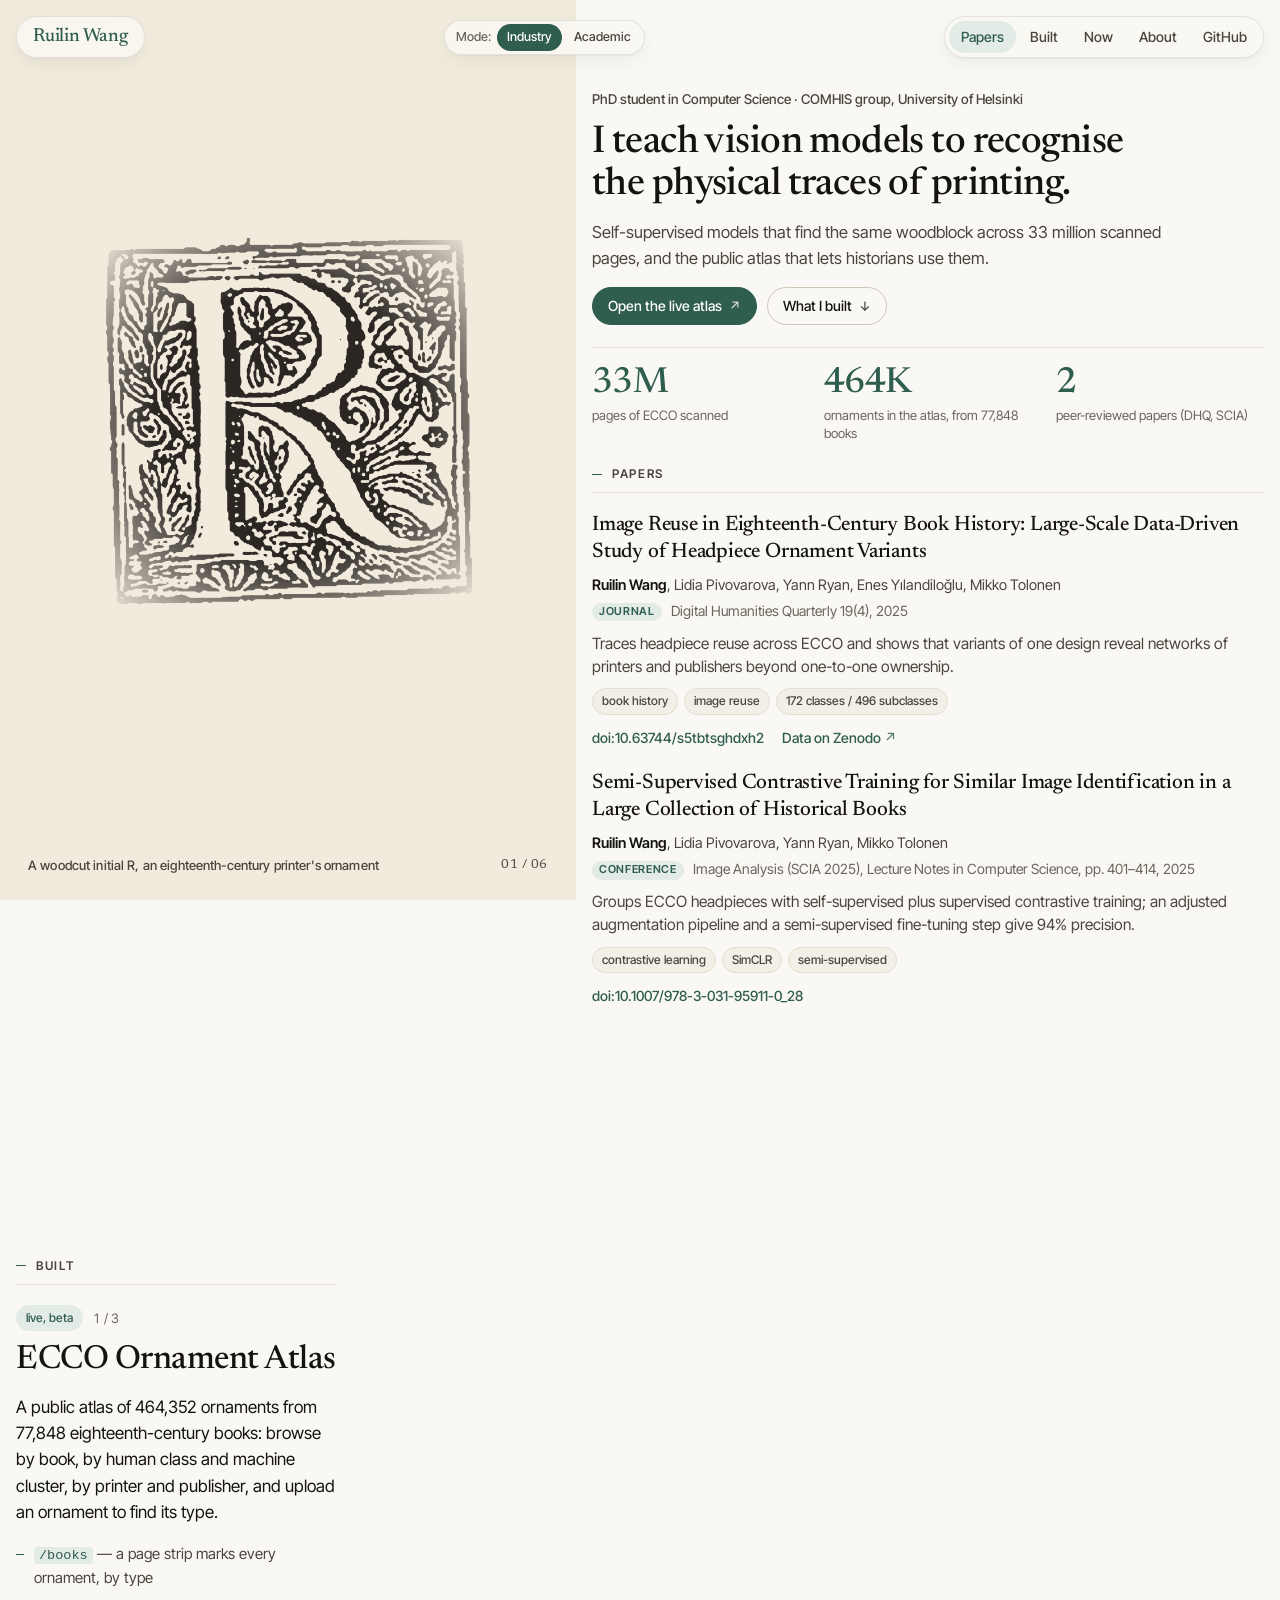
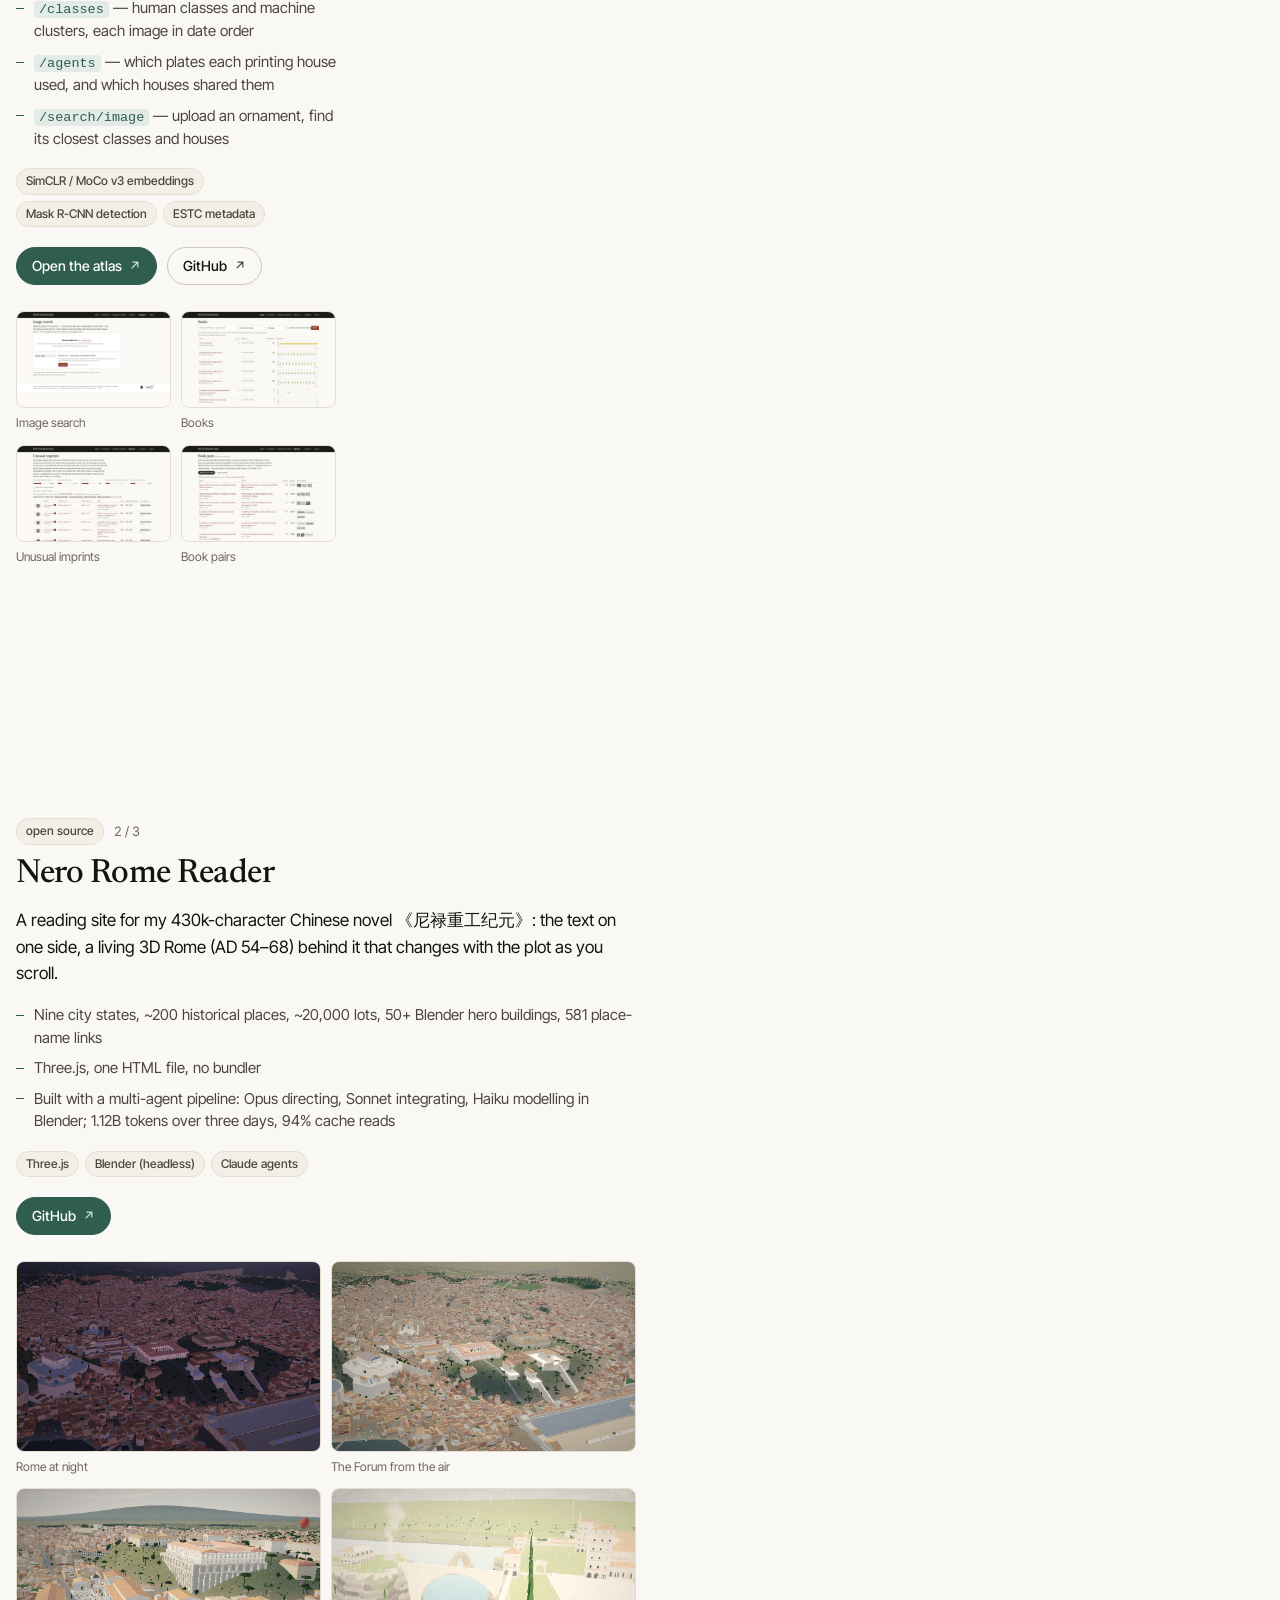
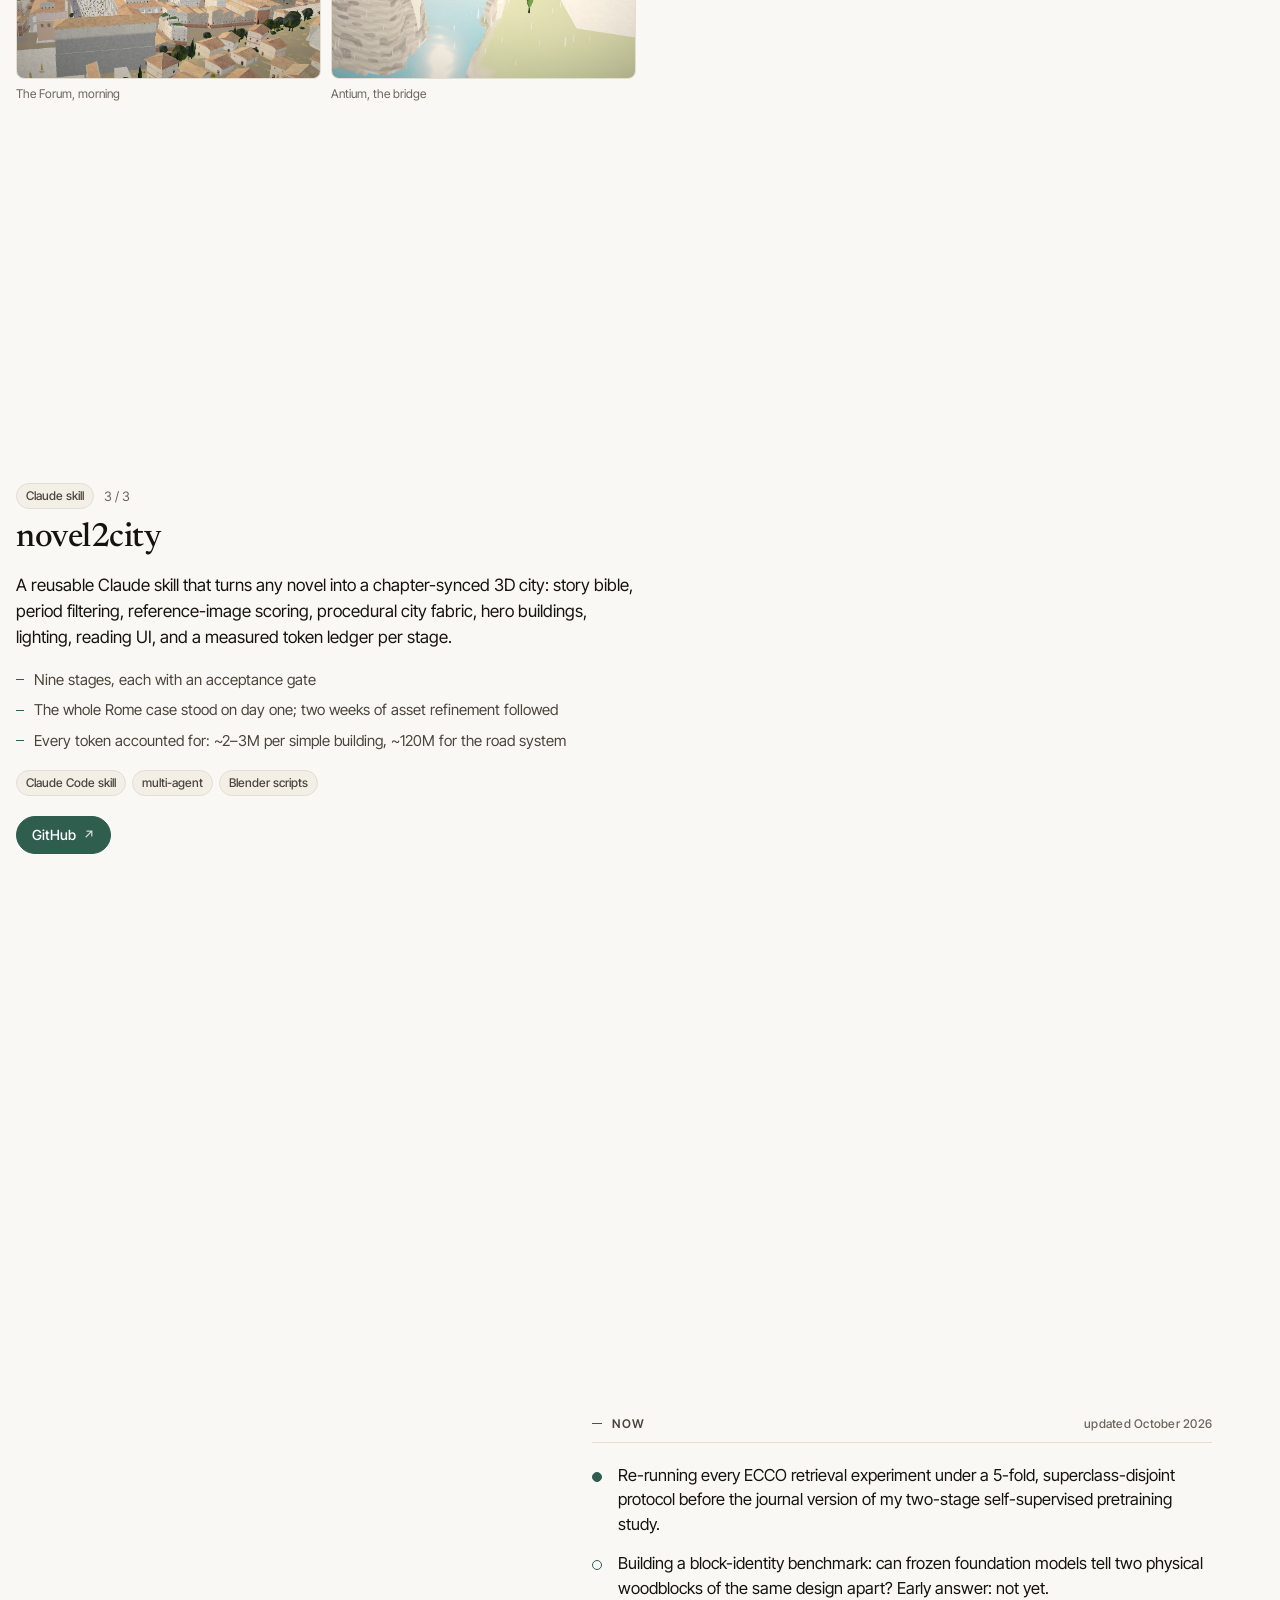
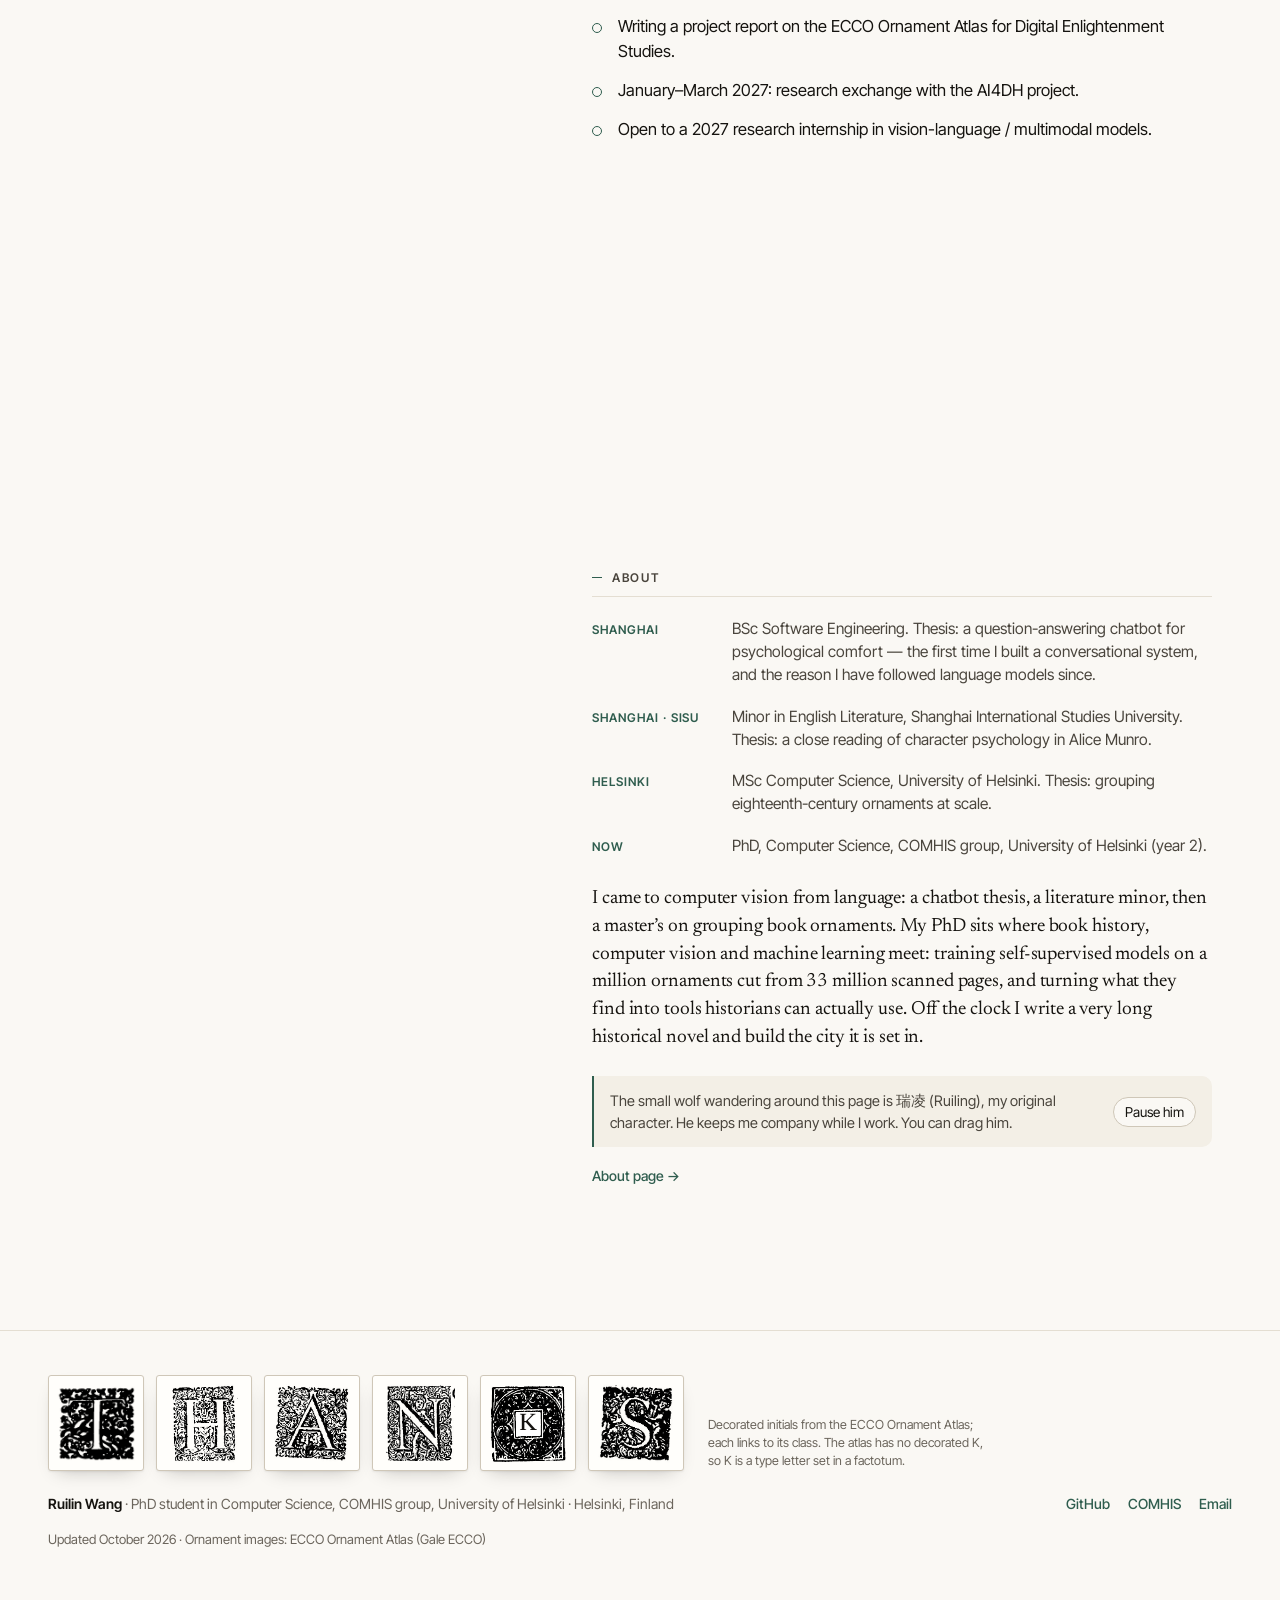
==== index.html @ 85fa56b8 "Personal academic homepage: industry and academic modes Co-Authored-By: Claude Fable 5.1 <noreply@an" ====
<!doctype html>
<html lang="en" data-mode="job" data-page="job">
<head>
<meta charset="utf-8">
<meta name="viewport" content="width=device-width, initial-scale=1">
<title>Ruilin Wang</title>
<meta name="description" content="Ruilin Wang, PhD student in Computer Science at the University of Helsinki. Self-supervised vision models that find the same woodblock across 33 million scanned pages.">
<meta property="og:type" content="website">
<meta name="twitter:card" content="summary_large_image">
<meta property="og:title" content="Ruilin Wang">
<meta property="og:description" content="Self-supervised models that find the same woodblock across 33 million scanned pages, and the public atlas that lets historians use them.">
<meta property="og:url" content="https://rainneko.github.io">
<meta property="og:image" content="https://rainneko.github.io/assets/atlas/home.png">
<meta name="theme-color" content="#faf8f4">
<link rel="icon" href="data:image/svg+xml,%3Csvg xmlns='http://www.w3.org/2000/svg' viewBox='0 0 64 64'%3E%3Crect width='64' height='64' rx='14' fill='%232f5d4e'/%3E%3Ctext x='32' y='46' text-anchor='middle' font-family='Georgia,Times,serif' font-size='40' font-weight='600' fill='%23faf8f4'%3ER%3C/text%3E%3C/svg%3E">
<link rel="preconnect" href="https://fonts.googleapis.com">
<link rel="preconnect" href="https://fonts.gstatic.com" crossorigin>
<link href="https://fonts.googleapis.com/css2?family=Inter+Tight:wght@400;500;600&family=Newsreader:ital,opsz,wght@0,6..72,400;0,6..72,500;1,6..72,400&display=swap" rel="stylesheet">
<link rel="stylesheet" href="styles.css">
<script src="data.js"></script>
<script src="site.js"></script>
</head>
<body class="pj">

<a class="skip" href="#papers">Skip to content</a>

<header class="nav">
  <a class="nav__brand" href="#top">Ruilin Wang</a>
  <div class="mode-pill" role="group" aria-label="Site mode">
    <span class="mode-pill__label">Mode:</span>
    <a href="index.html?mode=job" data-mode-set="job">Industry</a>
    <a href="academic.html?mode=academic" data-mode-set="academic">Academic</a>
  </div>
  <nav class="nav__links" aria-label="Sections">
    <a href="#papers" data-nav="papers">Papers</a>
    <a href="#built" data-nav="built">Built</a>
    <a href="#now" data-nav="now">Now</a>
    <a href="#about" data-nav="about">About</a>
    <a class="nav__gh" href="https://github.com/rainneko" rel="me" aria-label="Ruilin Wang on GitHub">GitHub</a>
  </nav>
</header>

<main class="stage" id="top">

  <!-- Sticky image panel (desktop). Swaps with a soft mask wipe as the text column scrolls. -->
  <div class="panel-wrap">
  <aside class="panel is-cream" aria-label="Illustration for the current section">
    <div class="panel__layers">
      <figure class="layer layer--cream is-active" data-layer="papers">
        <img class="layer__orn" src="assets/ornaments/initial_R.png" alt="A woodcut initial letter R, an eighteenth-century printer's ornament" width="656" height="656">
        <figcaption>A woodcut initial R, an eighteenth-century printer's ornament</figcaption>
      </figure>
      <figure class="layer layer--shot" data-layer="atlas" aria-hidden="true">
        <div class="layer__win"><img class="layer__shot layer__shot--app" src="data:image/svg+xml,%3Csvg xmlns='http://www.w3.org/2000/svg' width='1' height='1'/%3E" data-src="assets/atlas/classes.png" alt="ECCO Ornament Atlas, the Ornaments page: a table of human subclasses with thumbnails, image counts, book counts and year spans" width="1440" height="900"></div>
        <figcaption>ECCO Ornament Atlas · /classes — human classes and machine clusters</figcaption>
      </figure>
      <figure class="layer layer--photo" data-layer="nero" aria-hidden="true">
        <img class="layer__shot layer__shot--center" src="data:image/svg+xml,%3Csvg xmlns='http://www.w3.org/2000/svg' width='1' height='1'/%3E" data-src="assets/nero/10-rome-week2-palatine.jpg" alt="A 3D model of Rome seen from above the Palatine: red-roofed palaces, pines and the city stretching to the hills" width="1280" height="720">
        <figcaption>Nero Rome Reader · the Palatine, week two of the build</figcaption>
      </figure>
      <figure class="layer layer--photo" data-layer="novel2city" aria-hidden="true">
        <img class="layer__shot layer__shot--reader" src="data:image/svg+xml,%3Csvg xmlns='http://www.w3.org/2000/svg' width='1' height='1'/%3E" data-src="assets/nero/00-day1-rome.jpg" alt="The reader interface: the Forum of Rome in 3D with labelled temples on the left, the novel's text in a panel on the right" width="1600" height="900">
        <figcaption>novel2city · Rome on day one of the pipeline</figcaption>
      </figure>
      <figure class="layer layer--shot" data-layer="now" aria-hidden="true">
        <div class="layer__win"><img class="layer__shot layer__shot--app" src="data:image/svg+xml,%3Csvg xmlns='http://www.w3.org/2000/svg' width='1' height='1'/%3E" data-src="assets/atlas/agents.png" alt="ECCO Ornament Atlas, the Publishers and printers page: houses ranked by books, blocks used and main house of" width="1440" height="900"></div>
        <figcaption>ECCO Ornament Atlas · /agents — which plates each printing house used</figcaption>
      </figure>
      <figure class="layer layer--cream layer--word" data-layer="about" aria-hidden="true">
        <div class="word word--panel word--two" data-word="HI"><span class="word__fallback">Hi</span></div>
        <figcaption>Decorated initials H and I from the ECCO Ornament Atlas; each links to its class.</figcaption>
      </figure>
    </div>
    <div class="panel__index" aria-hidden="true">01 / 06</div>
  </aside>
  </div>

  <div class="flow">

    <!-- 01 · Papers (hero) -->
    <section class="sec sec--hero" id="papers" data-panel="papers" data-side="left" data-nav="papers">
      <figure class="sec__fig sec__fig--cream">
        <img src="assets/ornaments/initial_R.png" alt="A woodcut initial letter R, an eighteenth-century printer's ornament" width="656" height="656">
      </figure>
      <div class="sec__inner sec__inner--wide">
        <p class="eyebrow reveal" style="--i:0"><span class="eyebrow__name"><strong>Ruilin Wang</strong> · </span>PhD student in Computer Science · COMHIS group, University of Helsinki</p>
        <h1 class="hero__title reveal" style="--i:1">I teach vision models to recognise the physical traces of printing.</h1>
        <p class="hero__sub reveal" style="--i:2">Self-supervised models that find the same woodblock across 33 million scanned pages, and the public atlas that lets historians use them.</p>
        <p class="hero__cta reveal" style="--i:3">
          <a class="btn btn--primary" href="https://ecco-atlas-visual-search.2.rahtiapp.fi">Open the live atlas <span aria-hidden="true">↗</span></a>
          <a class="btn" href="#built">What I built <span aria-hidden="true">↓</span></a>
        </p>
        <ul class="numbers reveal" style="--i:4" aria-label="Three numbers">
          <li><strong>33M</strong><span>pages of ECCO scanned</span></li>
          <li><strong>464K</strong><span>ornaments in the atlas, from 77,848 books</span></li>
          <li><strong>2</strong><span>peer-reviewed papers (DHQ, SCIA)</span></li>
        </ul>

        <h2 class="sec__label reveal" style="--i:5">Papers</h2>
        <ol class="papers" data-render="papers-job"></ol>
        <!--ns:papers--><noscript><ol class="ns-list"><li><h3><a href="https://doi.org/10.63744/s5tbtsghdxh2">Image Reuse in Eighteenth-Century Book History: Large-Scale Data-Driven Study of Headpiece Ornament Variants</a></h3><p>Ruilin Wang, Lidia Pivovarova, Yann Ryan, Enes Yılandiloğlu, Mikko Tolonen</p><p><em>Digital Humanities Quarterly 19(4)</em>, 2025</p><p>Traces headpiece reuse across ECCO and shows that variants of one design reveal networks of printers and publishers beyond one-to-one ownership.</p><p><a href="https://doi.org/10.63744/s5tbtsghdxh2">doi:10.63744/s5tbtsghdxh2</a> · <a href="https://zenodo.org/records/17035991">Data on Zenodo</a></p></li><li><h3><a href="https://doi.org/10.1007/978-3-031-95911-0_28">Semi-Supervised Contrastive Training for Similar Image Identification in a Large Collection of Historical Books</a></h3><p>Ruilin Wang, Lidia Pivovarova, Yann Ryan, Mikko Tolonen</p><p><em>Image Analysis (SCIA 2025), Lecture Notes in Computer Science, pp. 401–414</em>, 2025</p><p>Groups ECCO headpieces with self-supervised plus supervised contrastive training; an adjusted augmentation pipeline and a semi-supervised fine-tuning step give 94% precision.</p><p><a href="https://doi.org/10.1007/978-3-031-95911-0_28">doi:10.1007/978-3-031-95911-0_28</a></p></li></ol></noscript><!--/ns-->
      </div>
    </section>

    <!-- 02 · Built (panel mirrors to the right) -->
    <div class="block" id="built">

      <section class="sec" id="atlas" data-panel="atlas" data-side="right" data-nav="built">
        <figure class="sec__fig sec__fig--zoom">
          <img src="assets/atlas/classes.png" alt="ECCO Ornament Atlas, the Ornaments page: a table of human subclasses with thumbnails, image counts, book counts and year spans" loading="lazy" width="1440" height="900">
        </figure>
        <div class="sec__inner" data-render="project-job" data-key="atlas"></div>
        <div class="sec__inner"><!--ns:projects--><noscript><ol class="ns-list"><li><h3><a href="https://ecco-atlas-visual-search.2.rahtiapp.fi">ECCO Ornament Atlas</a> · <a href="https://github.com/rainneko/ecco-atlas">GitHub</a> <small>(live, beta)</small></h3><p>A public atlas of 464,352 ornaments from 77,848 eighteenth-century books: browse by book, by human class and machine cluster, by printer and publisher, and upload an ornament to find its type.</p><ul><li>/books — a page strip marks every ornament, by type</li><li>/classes — human classes and machine clusters, each image in date order</li><li>/agents — which plates each printing house used, and which houses shared them</li><li>/search/image — upload an ornament, find its closest classes and houses</li></ul></li><li><h3><a href="https://github.com/rainneko/nero_rome_visual">Nero Rome Reader</a> <small>(open source)</small></h3><p>A reading site for my 430k-character Chinese novel <span lang="zh-Hans">《尼禄重工纪元》</span>: the text on one side, a living 3D Rome (AD 54–68) behind it that changes with the plot as you scroll.</p><ul><li>Nine city states, ~200 historical places, ~20,000 lots, 50+ Blender hero buildings, 581 place-name links</li><li>Three.js, one HTML file, no bundler</li><li>Built with a multi-agent pipeline: Opus directing, Sonnet integrating, Haiku modelling in Blender; 1.12B tokens over three days, 94% cache reads</li></ul></li><li><h3><a href="https://github.com/rainneko/novel2city">novel2city</a> <small>(Claude skill)</small></h3><p>A reusable Claude skill that turns any novel into a chapter-synced 3D city: story bible, period filtering, reference-image scoring, procedural city fabric, hero buildings, lighting, reading UI, and a measured token ledger per stage.</p><ul><li>Nine stages, each with an acceptance gate</li><li>The whole Rome case stood on day one; two weeks of asset refinement followed</li><li>Every token accounted for: ~2–3M per simple building, ~120M for the road system</li></ul></li></ol></noscript><!--/ns--></div>
      </section>

      <section class="sec js-only" id="nero" data-panel="nero" data-side="right" data-nav="built">
        <figure class="sec__fig">
          <img src="assets/nero/10-rome-week2-palatine.jpg" alt="A 3D model of Rome seen from above the Palatine: red-roofed palaces, pines and the city stretching to the hills" loading="lazy" width="1280" height="720">
        </figure>
        <div class="sec__inner" data-render="project-job" data-key="nero"></div>
      </section>

      <section class="sec js-only" id="novel2city" data-panel="novel2city" data-side="right" data-nav="built">
        <figure class="sec__fig">
          <img src="assets/nero/00-day1-rome.jpg" alt="The reader interface: the Forum of Rome in 3D with labelled temples on the left, the novel's text in a panel on the right" loading="lazy" width="1600" height="900">
        </figure>
        <div class="sec__inner" data-render="project-job" data-key="novel2city"></div>
      </section>

    </div>

    <!-- 03 · Now -->
    <section class="sec" id="now" data-panel="now" data-side="left" data-nav="now">
      <figure class="sec__fig sec__fig--zoom">
        <img src="assets/atlas/agents.png" alt="ECCO Ornament Atlas, the Publishers and printers page: houses ranked by books, blocks used and main house of" loading="lazy" width="1440" height="900">
      </figure>
      <div class="sec__inner">
        <div class="sec__label reveal"><h2 class="sec__h">Now</h2> <span class="sec__meta" data-render="now-updated" data-prefix="updated "></span></div>
        <ul class="now" data-render="now-job"></ul>
        <!--ns:now--><noscript><ul class="ns-list"><li>Re-running every ECCO retrieval experiment under a 5-fold, superclass-disjoint protocol before the journal version of my two-stage self-supervised pretraining study.</li><li>Building a block-identity benchmark: can frozen foundation models tell two physical woodblocks of the same design apart? Early answer: not yet.</li><li>Writing a project report on the ECCO Ornament Atlas for Digital Enlightenment Studies.</li><li>January–March 2027: research exchange with the AI4DH project.</li><li>Open to a 2027 research internship in vision-language / multimodal models.</li></ul></noscript><!--/ns-->
      </div>
    </section>

    <!-- 04 · About (the desk pet lives here) -->
    <section class="sec" id="about" data-panel="about" data-side="left" data-nav="about">
      <figure class="sec__fig sec__fig--cream sec__fig--word">
        <div class="word word--two" data-word="HI" data-lazy><span class="word__fallback">Hi</span></div>
        <figcaption>Hi, in decorated initials from the ECCO Ornament Atlas.</figcaption>
      </figure>
      <div class="sec__inner">
        <h2 class="sec__label reveal">About</h2>
        <ol class="path" data-render="path-job"></ol>
        <p class="about__para reveal" data-render="bio"></p>
        <div class="about__pet pet-note reveal" id="pet-note"><p data-render="pet-sentence"></p></div>
        <!--ns:about--><noscript><ol class="ns-list"><li><strong>Shanghai:</strong> BSc Software Engineering. Thesis: a question-answering chatbot for psychological comfort — the first time I built a conversational system, and the reason I have followed language models since.</li><li><strong>Shanghai · SISU:</strong> Minor in English Literature, Shanghai International Studies University. Thesis: a close reading of character psychology in Alice Munro.</li><li><strong>Helsinki:</strong> MSc Computer Science, University of Helsinki. Thesis: grouping eighteenth-century ornaments at scale.</li><li><strong>Now:</strong> PhD, Computer Science, COMHIS group, University of Helsinki (year 2).</li></ol><p>I came to computer vision from language: a chatbot thesis, a literature minor, then a master’s on grouping book ornaments. My PhD sits where book history, computer vision and machine learning meet: training self-supervised models on a million ornaments cut from 33 million scanned pages, and turning what they find into tools historians can actually use. Off the clock I write a very long historical novel and build the city it is set in.</p><p>The small wolf wandering around this page is <span lang="zh-Hans">瑞凌</span> (Ruiling), my original character. He keeps me company while I work. You can drag him.</p></noscript><!--/ns-->
        <p class="about__more reveal"><a href="about.html">About page →</a></p>
      </div>
    </section>

  </div>
</main>

<footer class="foot">
  <div class="foot__inner">
    <div class="thanks">
      <div class="word word--thanks" data-word="THANKS" data-lazy><span class="word__fallback">Thanks</span></div>
      <p class="thanks__cap">Decorated initials from the ECCO Ornament Atlas; each links to its class. The atlas has no decorated K, so K is a type letter set in a factotum.</p>
    </div>
    <p class="foot__who"><strong>Ruilin Wang</strong> · PhD student in Computer Science, COMHIS group, University of Helsinki · Helsinki, Finland</p>
    <nav class="foot__links" aria-label="Contact">
      <a href="https://github.com/rainneko" aria-label="Ruilin Wang on GitHub">GitHub</a>
      <a href="https://www.helsinki.fi/en/researchgroups/computational-history">COMHIS</a>
      <a href="mailto:ruilin.wang@helsinki.fi">Email</a>
    </nav>
    <p class="foot__small">Updated October 2026 · Ornament images: ECCO Ornament Atlas (Gale ECCO)</p>
  </div>
</footer>

<script src="pet.js" defer></script>
</body>
</html>
---- styles.css ----
/* Ruilin Wang — one stylesheet for both modes.
   html[data-mode="job"]      Industry: v3 "Split" palette and type (Inter Tight + Newsreader, deep green)
   html[data-mode="academic"] Academic: v4 "Classic+" palette and type (Inter + Source Serif 4, terracotta)
   body.pj = the job page layout (index.html); body.pc = the text-column pages (academic, about, now).
   Sections: 1 tokens · 2 shared base · 3 job page (from v3) · 4 column pages (from v4)
             5 chrome: navs, mode pill, footer · 6 decorated initials · 7 headpiece band · 8 pet · 9 motion */

/* ---------- 1. tokens ---------- */
:root {
  --panel-w: 45%;
  --gut: 16px;
  --gutter: 16px;
  --col: 760px;
  --radius: 6px;
  --ease: cubic-bezier(.65, 0, .35, 1);
  --ease-out: cubic-bezier(.22, 1, .36, 1);
  --paper: #fffefb;
}
html[data-mode="job"] {
  --bg: #faf8f4; --bg-2: #f3efe6; --cream: #f1ebdd;
  --ink: #15130f; --ink-2: #4a453d; --mute: #6b655c;
  --line: #e4ded2; --line-2: #cfc7b8;
  --accent: #2f5d4e; --accent-2: #234a3d; --accent-soft: #e2ebe5;
  --sans: "Inter Tight", "Inter", system-ui, -apple-system, "Segoe UI", Roboto, sans-serif;
  --serif: "Newsreader", "Iowan Old Style", "Palatino Linotype", Georgia, "Noto Serif SC", serif;
  --head-w: 500;
  /* v4 names */
  --muted: var(--mute); --rule: var(--line); --rule-strong: var(--line-2);
  --accent-hover: var(--accent-2); --focus: var(--accent); --status-bg: var(--accent-soft); --status-ink: var(--accent);
}
html[data-mode="academic"] {
  --bg: #fffdfa; --bg-2: #f6f3ee; --cream: #f6f3ee;
  --ink: #1a1917; --ink-2: #4d4a45; --mute: #5f5b55;
  --line: #e4dfd6; --line-2: #cfc8bc;
  --accent: #9a3f2b; --accent-2: #b9502f; --accent-soft: #f5e6e0;
  --sans: Inter, ui-sans-serif, system-ui, -apple-system, "Segoe UI", Roboto, "Helvetica Neue", Arial, sans-serif;
  --serif: "Source Serif 4", "Iowan Old Style", Georgia, "Times New Roman", serif;
  --head-w: 600;
  --muted: var(--mute); --rule: var(--line); --rule-strong: var(--line-2);
  --accent-hover: var(--accent-2); --focus: #2f5d4e; --status-bg: #eaf1ed; --status-ink: #2f5d4e;
}

/* ---------- 2. shared base ---------- */
*, *::before, *::after { box-sizing: border-box; }
html { -webkit-text-size-adjust: 100%; scroll-behavior: smooth; background: var(--bg); }
body {
  margin: 0;
  background: var(--bg);
  color: var(--ink);
  font-family: var(--sans);
  -webkit-font-smoothing: antialiased;
  -moz-osx-font-smoothing: grayscale;
  overflow-x: hidden;
}
html[data-mode="job"] body { font-size: 17px; line-height: 1.55; }
html[data-mode="academic"] body { font-size: 1.0625rem; line-height: 1.6; font-feature-settings: "kern", "liga", "calt"; }
:focus-visible { outline: 2px solid var(--focus); outline-offset: 3px; border-radius: 4px; }
.skip {
  position: absolute; left: 16px; top: -60px; z-index: 100;
  padding: 10px 14px; background: var(--ink); color: #fff; border-radius: 8px;
  text-decoration: none; font-weight: 500;
}
.skip:focus { top: 16px; }
.visually-hidden { position: absolute !important; width: 1px; height: 1px; overflow: hidden; clip: rect(0 0 0 0); white-space: nowrap; }
html:not(.js) .js-only { display: none !important; }
.ns-list { padding-left: 1.2rem; display: grid; gap: .8rem; margin: 0 0 1.5rem; }
.ns-list h3 { font-size: 1.1rem; margin: 0 0 .25rem; }
.ns-list p { margin: 0 0 .25rem; }

/* ---------- 3. job page (from v3_split, scoped to body.pj) ---------- */
.pj img { max-width: 100%; }
.pj a { color: var(--accent); }
::selection { background: var(--accent-soft); color: var(--ink); }
.nav { position: fixed; top: 12px; left: 12px; right: 12px; z-index: 40; display: flex; justify-content: center; align-items: center; gap: 10px; pointer-events: none; }
.nav__brand, .nav__links { pointer-events: auto; background: rgba(250, 248, 244, .84); -webkit-backdrop-filter: blur(14px) saturate(1.3); backdrop-filter: blur(14px) saturate(1.3); border: 1px solid rgba(21, 19, 15, .09); border-radius: 999px; box-shadow: 0 1px 2px rgba(21, 19, 15, .05), 0 6px 20px rgba(21, 19, 15, .05); }
.nav__brand { display: none; font-family: var(--serif); font-weight: 500; font-size: 19px; line-height: 1; letter-spacing: -.01em; color: var(--ink); text-decoration: none; padding: 10px 16px 11px; }
.nav__links { display: flex; gap: 2px; padding: 4px; max-width: 100%; }
.nav__links a { font-size: 13px; font-weight: 500; line-height: 1; color: var(--ink-2); text-decoration: none; padding: 10px 10px; border-radius: 999px; white-space: nowrap; transition: background .2s, color .2s; }
.nav__links a:hover { color: var(--ink); background: rgba(21, 19, 15, .06); }
.nav__links a[aria-current="true"] { color: var(--accent); background: var(--accent-soft); }
.pj .stage { position: relative; }
.pj .flow { position: relative; z-index: 1; }
.pj .sec { padding: 40px 0 56px; scroll-margin-top: 72px; }
.pj .sec--hero { padding-top: 84px; }
.pj .block { scroll-margin-top: 72px; }
.pj .sec__inner { width: 100%; padding: 0 var(--gut); }
.pj .sec__fig { display: block; margin: 0 var(--gut) 24px; }
.pj .sec__fig img { display: block; width: 100%; height: auto; aspect-ratio: 16 / 10; object-fit: cover; object-position: left top; border: 1px solid var(--line); border-radius: 12px; background: #fff; }
.pj .sec__fig--cream { background: var(--cream); border-radius: 12px; height: 200px; display: flex; align-items: center; justify-content: center; padding: 18px; }
.pj .sec__fig--cream img { width: 164px; height: 164px; max-width: 100%; aspect-ratio: auto; object-fit: contain; border: 0; border-radius: 0; background: transparent; }
.pj #about .sec__fig--cream img { width: 100%; }
.pj .sec__fig--zoom { overflow: hidden; aspect-ratio: 4 / 3; border: 1px solid var(--line); border-radius: 12px; background: #fff; }
.pj .sec__fig--zoom img { width: 170%; max-width: none; height: auto; aspect-ratio: auto; margin-top: -6.73%; border: 0; border-radius: 0; }
.pj .panel-wrap { display: none; }
.pj .eyebrow { margin: 0 0 18px; font-size: 14px; line-height: 1.45; font-weight: 500; color: var(--ink-2); }
.pj .eyebrow strong { color: var(--ink); font-weight: 600; }
.pj .hero__title { margin: 0 0 14px; font-family: var(--serif); font-weight: 500; font-size: clamp(31px, 3vw, 42px); line-height: 1.1; letter-spacing: -.015em; text-wrap: balance; }
.pj .hero__sub { margin: 0 0 16px; font-size: clamp(16.5px, 1.25vw, 18.5px); line-height: 1.55; color: var(--ink-2); max-width: 58ch; }
.pj .hero__cta { display: flex; flex-wrap: wrap; gap: 10px; margin: 0 0 22px; }
.pj .btn { display: inline-flex; align-items: center; gap: 7px; font-size: 14px; font-weight: 500; line-height: 1; padding: 13px 16px; border-radius: 999px; border: 1px solid var(--line-2); color: var(--ink); text-decoration: none; background: transparent; transition: background .2s, border-color .2s, color .2s, transform .2s; }
.pj .btn span { font-size: 13px; opacity: .8; }
.pj .btn:hover { background: var(--bg-2); border-color: var(--ink-2); }
.pj .btn--primary { background: var(--accent); border-color: var(--accent); color: #fff; }
.pj .btn--primary:hover { background: var(--accent-2); border-color: var(--accent-2); color: #fff; }
.pj .numbers { list-style: none; margin: 0 0 26px; padding: 18px 0 0; border-top: 1px solid var(--line); display: grid; grid-template-columns: repeat(3, minmax(0, 1fr)); gap: 16px; }
.pj .numbers li { display: flex; flex-direction: column; gap: 5px; min-width: 0; }
.pj .numbers strong { font-family: var(--serif); font-weight: 500; font-size: 32px; line-height: 1; letter-spacing: -.02em; color: var(--accent); font-variant-numeric: tabular-nums; }
.pj .numbers span { font-size: 12.5px; line-height: 1.35; color: var(--mute); }
.pj .sec__label { display: flex; align-items: baseline; gap: 10px; margin: 0 0 20px; padding-bottom: 12px; border-bottom: 1px solid var(--line); font: 600 12px/1 var(--sans); letter-spacing: .14em; text-transform: uppercase; color: var(--ink-2); }
.pj .sec__label::before { content: ""; width: 10px; height: 1px; align-self: center; background: var(--accent); }
.pj .sec__h { margin: 0; font: inherit; letter-spacing: inherit; text-transform: inherit; color: inherit; }
.pj .sec__meta { margin-left: auto; font-weight: 500; font-size: 12px; letter-spacing: .02em; text-transform: none; color: var(--mute); }
.pj .papers { list-style: none; margin: 0; padding: 0; display: grid; gap: 22px; }
.pj .paper__title { margin: 0 0 8px; font-family: var(--serif); font-weight: 500; font-size: 21px; line-height: 1.25; letter-spacing: -.01em; }
.pj .paper__title a, .pj .proj__name a { color: inherit; text-decoration: none; background-image: linear-gradient(currentColor, currentColor); background-size: 0 1px; background-position: 0 100%; background-repeat: no-repeat; transition: background-size .35s var(--ease); }
.pj .paper__title a:hover, .pj .proj__name a:hover { background-size: 100% 1px; }
.pj .paper__authors { margin: 0 0 4px; font-size: 14.5px; color: var(--ink-2); }
.pj .paper__authors strong { font-weight: 600; color: var(--ink); }
.pj .paper__venue { margin: 0 0 10px; font-size: 14px; color: var(--mute); }
.pj .paper__type { display: inline-block; margin-right: 6px; padding: 2px 7px 3px; border-radius: 999px; background: var(--accent-soft); color: var(--accent); font-size: 11px; font-weight: 600; letter-spacing: .06em; text-transform: uppercase; line-height: 1.2; vertical-align: 1px; }
.pj .paper__line { margin: 0 0 10px; font-size: 15.5px; line-height: 1.5; color: var(--ink-2); }
.pj .tags, .pj .stack { list-style: none; padding: 0; margin: 0 0 12px; display: flex; flex-wrap: wrap; gap: 6px; }
.pj .tags li, .pj .stack li, .pj .chip { font-size: 12px; font-weight: 500; line-height: 1.2; padding: 5px 9px; border-radius: 999px; background: var(--bg-2); border: 1px solid var(--line); color: var(--ink-2); }
.pj .chip--live { background: var(--accent-soft); border-color: transparent; color: var(--accent); }
.pj .links { display: flex; flex-wrap: wrap; gap: 6px 18px; margin: 0; font-size: 14px; font-weight: 500; }
.pj .links a { color: var(--accent); text-decoration: none; border-bottom: 1px solid transparent; overflow-wrap: anywhere; transition: border-color .2s; }
.pj .links a:hover { border-bottom-color: currentColor; }
.pj .links a span { opacity: .8; }
.pj .proj__kicker { display: flex; align-items: center; gap: 10px; margin: 0 0 12px; font-size: 13px; color: var(--mute); font-variant-numeric: tabular-nums; }
.pj .proj__name { margin: 0 0 14px; font-family: var(--serif); font-weight: 500; font-size: clamp(30px, 2.6vw, 38px); line-height: 1.1; letter-spacing: -.015em; }
.pj .proj__line { margin: 0 0 18px; font-size: 17px; line-height: 1.55; }
.pj .proj__bullets { list-style: none; margin: 0 0 18px; padding: 0; display: grid; gap: 8px; }
.pj .proj__bullets li { position: relative; padding-left: 18px; font-size: 15px; line-height: 1.5; color: var(--ink-2); }
.pj .proj__bullets li::before { content: ""; position: absolute; left: 0; top: .72em; width: 8px; height: 1px; background: var(--accent); }
.pj .proj__bullets code { font-family: ui-monospace, "SF Mono", Menlo, Consolas, monospace; font-size: 13.5px; color: var(--accent); background: var(--accent-soft); padding: 1px 5px; border-radius: 4px; }
.pj .stack { margin-bottom: 20px; }
.pj .thumbs { list-style: none; padding: 0; margin: 26px 0 0; display: grid; grid-template-columns: repeat(2, minmax(0, 1fr)); gap: 12px 10px; }
.pj .thumbs figure { margin: 0; }
.pj .thumbs img { display: block; width: 100%; height: auto; aspect-ratio: 16 / 10; object-fit: cover; object-position: left top; border: 1px solid var(--line); border-radius: 8px; background: #fff; }
.pj .thumbs figcaption { margin-top: 6px; font-size: 12px; color: var(--mute); }
.pj .now { list-style: none; margin: 0; padding: 0; display: grid; gap: 14px; }
.pj .now li { position: relative; padding-left: 26px; font-size: 16.5px; line-height: 1.5; }
.pj .now li::before { content: ""; position: absolute; left: 0; top: .55em; width: 10px; height: 10px; border-radius: 50%; border: 1.5px solid var(--accent); }
.pj .now li:first-child::before { background: var(--accent); }
.pj .path { list-style: none; margin: 0 0 28px; padding: 0; display: grid; gap: 18px; }
.pj .path li { display: grid; grid-template-columns: 1fr; gap: 4px; }
.pj .path__when { font: 600 12px/1.6 var(--sans); letter-spacing: .08em; text-transform: uppercase; color: var(--accent); }
.pj .path p { margin: 0; font-size: 15.5px; line-height: 1.5; color: var(--ink-2); }
.pj .about__para { margin: 0 0 24px; font-family: var(--serif); font-size: clamp(19px, 1.5vw, 21px); line-height: 1.45; letter-spacing: -.005em; }
.pj .about__pet { margin: 0; padding: 14px 16px; border-left: 2px solid var(--accent); border-radius: 0 10px 10px 0; background: var(--bg-2); font-size: 14.5px; line-height: 1.5; color: var(--ink-2); }
.foot { border-top: 1px solid var(--line); background: var(--bg); padding: 36px 0 140px; }
.foot__inner { max-width: 1280px; margin: 0 auto; padding: 0 var(--gut); display: flex; flex-wrap: wrap; gap: 14px 32px; align-items: baseline; justify-content: space-between; font-size: 14px; color: var(--mute); }
.foot__who { margin: 0; flex: 1 1 320px; }
.foot__who strong { color: var(--ink); font-weight: 600; }
.foot__links { display: flex; gap: 18px; }
.foot__links a { color: var(--accent); font-weight: 500; text-decoration: none; border-bottom: 1px solid transparent; }
.foot__links a:hover { border-bottom-color: currentColor; }
.foot__small { margin: 0; flex-basis: 100%; font-size: 13px; }
.js .pj .reveal { opacity: 0; transform: translateY(14px); transition: opacity .7s var(--ease-out), transform .7s var(--ease-out); transition-delay: calc(var(--i, 0) * 70ms); }
.js .pj .reveal.in { opacity: 1; transform: none; }
@media (min-width: 901px) {
  .nav { justify-content: space-between; top: 16px; left: 16px; right: 16px; }
  .nav__brand { display: inline-block; }
  .nav__links a { font-size: 14px; padding: 9px 12px; }
  .pj .btn { padding: 11px 15px; }
  .pj .sec__fig { display: none; }
  .pj .eyebrow { margin-bottom: 12px; font-size: 13.5px; }
  .pj .eyebrow__name { display: none; }
  .pj .panel-wrap { display: block; position: absolute; top: 0; bottom: 0; left: 0; width: var(--panel-w); z-index: 2; pointer-events: none; }
  .pj .panel { position: -webkit-sticky; position: sticky; top: 0; height: 100vh; height: 100dvh; width: 100%; overflow: hidden; background: var(--cream); box-shadow: inset -1px 0 0 rgba(21, 19, 15, .06); transition: transform 1s var(--ease); will-change: transform; }
  html.split-on .pj .stage.is-right .panel { transform: translateX(122.2222%); box-shadow: inset 1px 0 0 rgba(21, 19, 15, .06); }
  .pj .panel__layers { position: absolute; inset: 0; }
  .pj .layer { position: absolute; inset: 0; margin: 0; opacity: 0; background: var(--cream); --wipe: linear-gradient(to bottom, #000 0%, #000 44%, rgba(0, 0, 0, 0) 56%, rgba(0, 0, 0, 0) 100%); -webkit-mask-image: var(--wipe); mask-image: var(--wipe); -webkit-mask-size: 100% 300%; mask-size: 100% 300%; -webkit-mask-repeat: no-repeat; mask-repeat: no-repeat; -webkit-mask-position: 0 100%; mask-position: 0 100%; }
  .pj .layer.is-prev { opacity: 1; z-index: 1; -webkit-mask-position: 0 0; mask-position: 0 0; transition: -webkit-mask-position 1.1s var(--ease), mask-position 1.1s var(--ease); }
  .pj .layer.is-active { opacity: 1; z-index: 2; -webkit-mask-position: 0 0; mask-position: 0 0; transition: -webkit-mask-position 1.1s var(--ease), mask-position 1.1s var(--ease); }
  .pj .layer img { transform: scale(1.035); transform-origin: 50% 40%; }
  .pj .layer.is-active img, .pj .layer.is-prev img { transform: none; }
  .pj .layer.is-active img { transition: transform 1.6s var(--ease-out); }
  .pj .layer--photo img, .pj .layer--photo.is-active img { transform: none; transition: none; }
  .no-wipe .pj .panel, .no-wipe .pj .layer, .no-wipe .pj .layer img, .no-wipe .pj .panel__index { transition: none !important; }
  .pj .layer--shot { background: #fff; }
  .pj .layer__shot { display: block; width: 100%; height: 100%; object-fit: cover; object-position: left top; }
  .pj .layer__win { position: absolute; left: 0; right: 0; top: 68px; bottom: 0; overflow: hidden; -webkit-mask-image: linear-gradient(to right, #000 82%, rgba(0, 0, 0, 0) 100%); mask-image: linear-gradient(to right, #000 82%, rgba(0, 0, 0, 0) 100%); }
  .pj .layer__shot--app { position: absolute; left: 0; top: -6.76%; height: 106.76%; }
  .pj .layer__shot--center { object-position: 50% 50%; }
  .pj .layer__shot--reader { object-position: 35% 50%; }
  .pj .layer--cream { display: grid; place-items: center; padding: 0 0 56px; }
  .pj .layer__orn { width: min(64%, 500px); height: auto; opacity: .94; -webkit-mask-image: radial-gradient(circle at 50% 50%, #000 52%, rgba(0, 0, 0, 0) 100%); mask-image: radial-gradient(circle at 50% 50%, #000 52%, rgba(0, 0, 0, 0) 100%); }
  .pj .layer__orn--wide { width: min(78%, 640px); -webkit-mask-image: radial-gradient(ellipse at 50% 50%, #000 58%, rgba(0, 0, 0, 0) 100%); mask-image: radial-gradient(ellipse at 50% 50%, #000 58%, rgba(0, 0, 0, 0) 100%); }
  .pj .layer figcaption { position: absolute; left: 0; right: 0; bottom: 0; padding: 120px 112px 26px 28px; font-size: 13px; font-weight: 500; line-height: 1.4; letter-spacing: .01em; color: #fff; background: linear-gradient(to top, rgba(21, 19, 15, .9) 0, rgba(21, 19, 15, .82) 40px, rgba(21, 19, 15, 0)); pointer-events: none; }
  .pj .layer--cream figcaption { color: var(--ink-2); background: none; padding-top: 26px; }
  .pj .panel__index { position: absolute; right: 28px; bottom: 26px; z-index: 3; font-family: var(--serif); font-size: 13px; line-height: 1.4; letter-spacing: .04em; color: rgba(255, 255, 255, .88); font-variant-numeric: tabular-nums; pointer-events: none; transition: color .5s var(--ease); }
  .pj .panel.is-cream .panel__index { color: var(--ink-2); }
  .pj .sec { position: relative; min-height: 100vh; min-height: 100dvh; display: flex; align-items: center; padding: 14vh 0; scroll-margin-top: 0; }
  .pj .block { scroll-margin-top: 0; }
  .pj .sec[data-side] { padding-left: var(--panel-w); }
  html.split-on .pj .sec[data-side="right"] { padding-left: 0; padding-right: var(--panel-w); }
  .pj .sec--hero { align-items: flex-start; padding-top: clamp(84px, 10vh, 120px); }
  .pj .sec__inner { width: 100%; max-width: calc(620px + 2 * var(--gut)); padding: 0 var(--gut); }
  .pj .sec__inner--wide { max-width: calc(700px + 2 * var(--gut)); }
  .pj .numbers { gap: 24px; }
  .pj .numbers strong { font-size: 36px; }
  .pj .numbers span { font-size: 13px; }
  .pj .path li { grid-template-columns: 124px 1fr; gap: 16px; }
  .pj .path__when { padding-top: 3px; }
  .foot { padding: 44px 0 150px; }
  .foot__inner { padding: 0 clamp(24px, 4vw, 48px); }
}
@media (min-width: 901px) and (max-height: 820px) {
  .pj .sec--hero { padding-top: 64px; }
  .pj .hero__title { font-size: clamp(30px, 2.8vw, 38px); margin-bottom: 12px; }
  .pj .hero__sub { margin-bottom: 12px; }
  .pj .hero__cta { margin-bottom: 16px; }
  .pj .numbers { padding-top: 12px; margin-bottom: 18px; gap: 20px; }
  .pj .numbers strong { font-size: 30px; }
  .pj .sec--hero .sec__label { margin-bottom: 16px; padding-bottom: 10px; }
  .pj .papers { gap: 18px; }
}
@media (prefers-reduced-motion: reduce) {
  .js .pj .reveal { opacity: 1; transform: none; transition: none; }
  .pj .panel, .pj .panel__index { transition: none; }
  .pj .layer.is-active, .pj .layer.is-prev { transition: none; }
  .pj .layer img, .pj .layer.is-active img { transform: none; transition: none; }
  .pj .btn, .nav__links a, .pj .links a, .pj .paper__title a, .pj .proj__name a { transition: none; }
}


/* ---------- 4. column pages (from v4_classic, scoped to body.pc) ---------- */
.pc h1, .pc h2, .pc h3, .pc h4 { font-family: var(--serif); font-weight: 600; line-height: 1.2; margin: 0; letter-spacing: -0.005em; overflow-wrap: anywhere; }
.pc h1 { font-size: 2.25rem; }
.pc h2 { font-size: 1.625rem; }
.pc h3 { font-size: 1.2rem; }
.pc p { margin: 0 0 1rem; }
.pc p:last-child { margin-bottom: 0; }
.pc a { color: var(--accent); text-decoration: underline; text-decoration-thickness: 1px; text-underline-offset: 0.16em; text-decoration-color: color-mix(in srgb, var(--accent) 45%, transparent); transition: color 120ms ease, text-decoration-color 120ms ease; }
.pc a:hover { color: var(--accent-hover); text-decoration-color: currentColor; }
.pc img { display: block; max-width: 100%; height: auto; }
.pc ul, .pc ol { margin: 0; padding: 0; }
.pc .wrap { max-width: calc(var(--col) + 2 * var(--gutter)); margin-inline: auto; padding-inline: var(--gutter); }
.pc .kicker { font-family: var(--sans); font-size: 0.78rem; font-weight: 600; letter-spacing: 0.08em; text-transform: uppercase; color: var(--muted); margin-bottom: 0.35rem; }
.pc .muted { color: var(--muted); }
.pc [id] { scroll-margin-top: 1.5rem; }
.site-head { border-bottom: 1px solid var(--rule); background: var(--bg); }
.nav-row { display: flex; flex-wrap: wrap; align-items: center; justify-content: space-between; gap: 0.5rem 1.5rem; padding-block: 0.9rem; }
.wordmark { font-family: var(--serif); font-weight: 600; font-size: 1.2rem; color: var(--ink); text-decoration: none; letter-spacing: -0.005em; }
.wordmark:hover { color: var(--accent); }
.site-nav ul { display: flex; flex-wrap: wrap; gap: 0.2rem 1.2rem; list-style: none; }
.site-nav a { color: var(--ink); text-decoration: none; font-size: 0.95rem; padding-block: 0.2rem; border-bottom: 1px solid transparent; }
.site-nav a:hover { color: var(--accent); border-bottom-color: currentColor; }
.site-nav a[aria-current="page"] { color: var(--accent); border-bottom-color: var(--accent); }
.pc .masthead { padding-block: 1.25rem 0; }
.pc .masthead h1 { margin-bottom: 0.3rem; }
.pc .masthead .page-title { margin-bottom: 1rem; }
.pc .meta { color: var(--muted); font-size: 0.95rem; margin-bottom: 0.9rem; }
.pc .meta a { color: inherit; }
.pc .meta a:hover { color: var(--accent); }
.pc .headline { font-family: var(--serif); font-weight: 600; font-size: clamp(1.5rem, 1.1rem + 1.4vw, 1.9rem); line-height: 1.2; letter-spacing: -0.008em; margin-bottom: 0.6rem; text-wrap: balance; }
.pc .subline { font-size: 1.1rem; line-height: 1.5; color: var(--ink); max-width: 40em; margin-bottom: 0.9rem; }
.pc .link-row { list-style: none; display: flex; flex-wrap: wrap; align-items: center; gap: 0.45rem 1.1rem; font-size: 0.92rem; margin-bottom: 0.9rem; }
.pc .link-row .btn { display: inline-block; padding: 0.3rem 0.75rem; border: 1px solid var(--accent); border-radius: 999px; color: var(--accent); font-weight: 500; text-decoration: none; line-height: 1.4; transition: background-color 120ms ease, color 120ms ease; }
.pc .link-row .btn:hover, .pc .link-row .btn:focus-visible { background: var(--accent); color: #fff; }
.pc .numbers { display: flex; flex-wrap: wrap; gap: 0.5rem 2.25rem; margin: 0; padding: 0.65rem 0; border-top: 1px solid var(--rule); border-bottom: 1px solid var(--rule); }
.pc .numbers div { min-width: 0; }
.pc .numbers dt { font-family: var(--serif); font-size: 1.45rem; font-weight: 600; line-height: 1.1; font-variant-numeric: lining-nums tabular-nums; }
.pc .numbers dd { margin: 0.1rem 0 0; font-size: 0.8rem; color: var(--muted); line-height: 1.35; }
.pc .bio { font-family: var(--serif); font-size: 1.1rem; line-height: 1.55; }
.pc .bio + .more { margin-top: 0.75rem; }
.pc .more a { text-decoration: none; font-weight: 500; }
.pc .more a:hover { text-decoration: underline; }
.pc .more .sep { color: var(--muted); padding-inline: 0.5rem; }
.pc .more.spaced { margin-top: 2rem; }
.pc .section { padding-block: 1.25rem 2.5rem; }
.pc .section > .wrap > h2, .pc .page-title { margin-bottom: 1.25rem; }
.pc .section + .section > .wrap::before { content: ""; display: block; border-top: 1px solid var(--rule); margin-bottom: 2.5rem; }
.pc .section-intro { color: var(--muted); max-width: 40em; margin-bottom: 1.5rem; }
.pc .pubs { list-style: none; display: grid; gap: 1.75rem; }
.pc .pub { padding-left: 1.1rem; border-left: 2px solid var(--rule-strong); }
.pc .pub-title { font-size: 1.22rem; margin-bottom: 0.4rem; line-height: 1.3; }
.pc .pub-title a { color: var(--ink); text-decoration-color: rgba(26, 25, 23, 0.25); }
.pc .pub-title a:hover { color: var(--accent); }
.pc .pub-authors { font-size: 0.95rem; margin-bottom: 0.15rem; }
.pc .pub-authors strong { font-weight: 600; }
.pc .pub-venue { font-family: var(--serif); font-style: italic; font-size: 1rem; color: var(--muted); margin-bottom: 0.6rem; }
.pc .pub-line { margin-bottom: 0.5rem; }
.pc .pub-links { font-size: 0.92rem; margin-bottom: 0.6rem; }
.pc .pub-links .sep { color: var(--muted); padding-inline: 0.35rem; }
.pc .tags { list-style: none; display: flex; flex-wrap: wrap; gap: 0.4rem; }
.pc .tags li { font-size: 0.76rem; color: #4d4a45; background: var(--bg-2); border: 1px solid var(--rule); border-radius: 999px; padding: 0.12rem 0.6rem; line-height: 1.5; }
.pc .cards { display: grid; grid-template-columns: repeat(3, 1fr); gap: 1.25rem; }
.pc .card { position: relative; display: flex; flex-direction: column; border: 1px solid var(--rule); border-radius: var(--radius); background: #fff; overflow: hidden; min-width: 0; transition: border-color 150ms ease, box-shadow 150ms ease; }
.pc .card:hover { border-color: var(--rule-strong); box-shadow: 0 6px 20px -12px rgba(26, 25, 23, 0.3); }
.pc .card-body h3 a::after { content: ""; position: absolute; inset: 0; }
.pc .card-links { position: relative; z-index: 1; }
.pc .card:has(h3 a:focus-visible) { outline: 2px solid var(--focus); outline-offset: 2px; }
@supports selector(:has(a)) {
  .pc .card h3 a:focus-visible { outline: none; }
}
.pc .card-media { display: block; aspect-ratio: 16 / 10; overflow: hidden; border-bottom: 1px solid var(--rule); background: var(--bg-2); }
.pc .card-media img { width: 100%; height: 100%; object-fit: cover; object-position: top; transition: transform 400ms ease; }
.pc .card:hover .card-media img { transform: scale(1.03); }
.pc .card-body { padding: 0.9rem 1rem 1rem; display: flex; flex-direction: column; gap: 0.4rem; flex: 1; }
.pc .card-body h3 { font-size: 1.12rem; }
.pc .card-body h3 a { color: var(--ink); text-decoration: none; }
.pc .card-body h3 a:hover { color: var(--accent); text-decoration: underline; }
.pc .card-body p { font-size: 0.9rem; line-height: 1.5; margin: 0; }
.pc .card-body [lang="zh-Hans"] { white-space: nowrap; }
.pc .card-links { margin-top: auto !important; padding-top: 0.4rem; font-size: 0.88rem; }
.pc .card-links .sep { color: var(--muted); padding-inline: 0.3rem; }
.pc .status { display: inline-block; font-size: 0.74rem; font-weight: 600; letter-spacing: 0.06em; text-transform: uppercase; color: var(--focus); background: #eaf1ed; border-radius: 999px; padding: 0.1rem 0.55rem; line-height: 1.6; align-self: flex-start; }
.pc .bullets { padding-left: 1.2rem; margin-bottom: 1rem; }
.pc .bullets li { margin-bottom: 0.35rem; }
.pc .bullets li::marker { color: var(--accent); }
.pc .now-list { padding-left: 1.2rem; display: grid; gap: 0.9rem; max-width: 40em; }
.pc .now-list li::marker { color: var(--accent); }
.pc .path { list-style: none; display: grid; gap: 1.25rem; margin-bottom: 0.5rem; }
.pc .path li { display: grid; grid-template-columns: 9rem 1fr; gap: 0.25rem 1.25rem; align-items: baseline; }
.pc .path .when { font-family: var(--sans); font-size: 0.8rem; font-weight: 600; letter-spacing: 0.06em; text-transform: uppercase; color: var(--muted); padding-top: 0.25rem; }
.pc .path .what { margin: 0; }
@media (max-width: 720px) {
  .pc .cards { grid-template-columns: 1fr; }
  .pc .card-media { aspect-ratio: 16 / 9; }
}
@media (max-width: 600px) {
  .pc h1 { font-size: 1.9rem; }
  .pc h2 { font-size: 1.45rem; }
  .pc .masthead { padding-block: 1rem 0; }
  .pc .meta { font-size: 0.9rem; line-height: 1.5; margin-bottom: 0.75rem; }
  .pc .subline { font-size: 1rem; margin-bottom: 0.75rem; }
  .pc .link-row { font-size: 0.9rem; gap: 0.4rem 1rem; margin-bottom: 0.75rem; }
  .pc .bio { font-size: 1.04rem; }
  .pc .numbers { display: grid; grid-template-columns: repeat(3, 1fr); gap: 0 0.75rem; padding: 0.55rem 0; }
  .pc .numbers dt { font-size: 1.3rem; }
  .pc .numbers dd { font-size: 0.76rem; line-height: 1.3; }
  .pc .pub { padding-left: 0.9rem; }
  .pc .pub-title { font-size: 1.12rem; }
  .pc .path li { grid-template-columns: 1fr; gap: 0.15rem; }
  .pc .path .when { padding-top: 0; }
  .pc .section { padding-block: 1rem 2rem; }
  .pc .section + .section > .wrap::before { margin-bottom: 2rem; }
}
@media (prefers-reduced-motion: reduce) {
  .pc .card-media img, .pc a { transition: none; }
  .pc .card:hover .card-media img { transform: none; }
}
@media print {
  .site-head { display: none; }
  .pc a { color: var(--ink); text-decoration: none; }
  .pc .pub-links a::after { content: " (" attr(href) ")"; font-size: 0.85em; color: var(--muted); }
}


/* ---------- 3b. job page additions ---------- */
.pj .about__pet { display: flex; flex-wrap: wrap; align-items: center; gap: 10px 14px; }
.pj .about__pet p { margin: 0; flex: 1 1 18em; }
.pj .about__more { margin: 18px 0 0; font-size: 14px; font-weight: 500; }
.pj .about__more a { text-decoration: none; }
.pj .about__more a:hover { text-decoration: underline; }
/* the decorated-initial figures that replace the R and the tailpiece */
.pj .sec__fig--word { height: auto; flex-direction: column; gap: 12px; padding: 22px 12px 14px; }
.pj .sec__fig--word .word { --ts: 84px; --tg: 10px; }
.pj .sec__fig--word figcaption { font-size: 12.5px; line-height: 1.4; color: var(--mute); text-align: center; max-width: 34ch; }
.pj .sec__fig .tile img {
  width: 100%; height: 100%; aspect-ratio: auto; object-fit: contain;
  border: 0; border-radius: 0; background: transparent;
}
.pj .layer--word { padding-bottom: 96px; }
.pj .layer--word figcaption { padding-right: 96px; }
.pj .word--panel { --ts: clamp(118px, 10.5vw, 168px); --tg: clamp(12px, 1.4vw, 20px); }
.pj .word--panel.word--two { --ts: clamp(140px, 13vw, 200px); }
.pj .layer.is-active .tile a { pointer-events: auto; }
.pj .layer .tile img { transform: none; }

@media (max-width: 900px) {
  /* the floating nav scrolls away on a phone and makes room for the mode pill */
  .nav { position: absolute; flex-direction: column; gap: 8px; }
  .pj .sec--hero { padding-top: 120px; }
}

/* ---------- 4b. column pages additions ---------- */
.pc .masthead--compact { padding-top: 1.1rem; }
.pc .eyebrow { margin: 0 0 .3rem; font-size: .92rem; line-height: 1.5; color: var(--muted); }
.pc .eyebrow strong { color: var(--ink); font-weight: 600; }
.pc .eyebrow a { color: inherit; }
.pc .masthead--compact .headline { font-size: clamp(1.6rem, 1.15rem + 1.6vw, 2.1rem); margin: 0 0 .55rem; }
.pc .status { color: var(--status-ink); background: var(--status-bg); }
html[data-mode="job"] .pc h1, html[data-mode="job"] .pc h2, html[data-mode="job"] .pc h3 { font-weight: 500; }
html[data-mode="job"] .pc main { padding-top: 64px; }
html[data-mode="job"] .m-acad, html[data-mode="academic"] .m-job { display: none; }
.pc .pet-note p { margin: 0; flex: 1 1 18em; }

/* the atlas, as a small framed window beside the publications (wide screens only) */
.pc .wrap--pubs { position: relative; }
.atlas-win { display: none; }
@media (min-width: 1400px) {
  .atlas-win {
    display: block;
    position: absolute;
    top: 3.4rem;
    left: calc(100% + 28px);
    width: min(272px, calc((100vw - 792px) / 2 - 48px));
    margin: 0;
  }
  .atlas-win__frame {
    display: block;
    aspect-ratio: 4 / 3;
    overflow: hidden;
    border-radius: 10px;
    border: 1px solid var(--rule);
    background: #fff;
    box-shadow: 0 1px 2px rgba(26, 25, 23, .06), 0 10px 28px -14px rgba(26, 25, 23, .35);
    transition: box-shadow .2s ease;
  }
  .atlas-win__frame:hover { box-shadow: 0 1px 2px rgba(26, 25, 23, .08), 0 14px 32px -12px rgba(26, 25, 23, .45); }
  .pc .atlas-win img { width: 165%; max-width: none; height: auto; margin-top: -6.6%; }
  .atlas-win figcaption { margin-top: .5rem; font-size: .8rem; line-height: 1.4; color: var(--muted); }
}

/* ---------- 5. chrome: navs, mode pill, footer ---------- */
html[data-mode="academic"] .nav--job { display: none; }
html[data-mode="job"] .site-head { display: none; }

.mode-pill {
  display: inline-flex;
  align-items: center;
  gap: 2px;
  padding: 3px;
  border-radius: 999px;
  border: 1px solid var(--line-2);
  background: var(--bg);
  font: 500 12.5px/1 var(--sans);
  white-space: nowrap;
}
.mode-pill__label { padding: 0 4px 0 8px; color: var(--mute); }
.mode-pill a {
  padding: 7px 10px;
  border-radius: 999px;
  color: var(--ink-2);
  text-decoration: none;
  border: 0;
}
.mode-pill a:hover { color: var(--ink); background: rgba(21, 19, 15, .06); }
html[data-mode="job"] .mode-pill [data-mode-set="job"],
html[data-mode="academic"] .mode-pill [data-mode-set="academic"] { background: var(--accent); color: #fff; }
.nav .mode-pill {
  pointer-events: auto;
  background: rgba(250, 248, 244, .84);
  -webkit-backdrop-filter: blur(14px) saturate(1.3);
  backdrop-filter: blur(14px) saturate(1.3);
  border-color: rgba(21, 19, 15, .09);
  box-shadow: 0 1px 2px rgba(21, 19, 15, .05), 0 6px 20px rgba(21, 19, 15, .05);
}
.site-head .nav-row { position: relative; }
.site-head .mode-pill { font-size: 12px; }
@media (max-width: 600px) {
  /* on a phone the pill sits on the wordmark's row, the links wrap below */
  .site-head .nav-row { padding-right: calc(var(--gutter) + 170px); }
  .site-head .site-nav { margin-right: calc(-170px); }
  .site-head .mode-pill { position: absolute; right: var(--gutter); top: .7rem; }
  .site-head .mode-pill__label { display: none; }
}

.foot__small { color: var(--mute); }
html[data-mode="academic"] .thanks { display: none; }
.thanks { flex: 1 1 100%; display: flex; flex-wrap: wrap; align-items: flex-end; gap: 12px 24px; margin-bottom: 8px; }
.thanks__cap { margin: 0; flex: 1 1 16em; font-size: 12.5px; line-height: 1.45; color: var(--mute); max-width: 40ch; }
.word--thanks { --ts: 64px; --tg: 8px; }
.word--thanks .word__tiles { justify-content: flex-start; }

html[data-mode="academic"] .foot {
  border-top: 1px solid var(--rule);
  margin-top: 2rem;
  padding: 1.75rem 0 2.25rem;
  background: var(--bg);
}
html[data-mode="academic"] .foot__inner {
  display: block;
  max-width: calc(var(--col) + 2 * var(--gutter));
  margin: 0 auto;
  padding: 0 var(--gutter);
  font-size: .92rem;
  color: var(--muted);
}
html[data-mode="academic"] .foot__who { margin: 0 0 .6rem; }
html[data-mode="academic"] .foot__who strong { color: var(--ink); font-weight: 600; }
html[data-mode="academic"] .foot__links { flex-wrap: wrap; gap: .3rem 1.4rem; margin-bottom: .6rem; }
html[data-mode="academic"] .foot__links a { color: var(--ink); font-weight: 400; text-decoration: underline; text-underline-offset: .16em; border: 0; }
html[data-mode="academic"] .foot__links a:hover { color: var(--accent); }
html[data-mode="academic"] .foot__small { font-size: .92rem; color: var(--muted); }

/* ---------- 6. decorated initials (MOI · HI · THANKS) ---------- */
.word { --ts: 96px; --tg: 12px; }
.word__tiles { list-style: none; margin: 0; padding: 0; display: flex; gap: var(--tg); justify-content: center; }
.word__fallback { font-family: var(--serif); font-size: calc(var(--ts) * .7); line-height: 1; letter-spacing: .08em; color: var(--ink); }
.tile { width: var(--ts); height: var(--ts); flex: none; }
.tile > a, .tile--type {
  display: flex;
  align-items: center;
  justify-content: center;
  width: 100%;
  height: 100%;
  padding: 7%;
  background: var(--paper);
  border: 1px solid var(--line-2);
  border-radius: 3px;
  box-shadow: 0 1px 2px rgba(21, 19, 15, .06), 0 8px 18px -10px rgba(21, 19, 15, .3);
  transition: transform .25s var(--ease-out), box-shadow .25s ease;
}
.tile > a:hover { transform: translateY(-2px); box-shadow: 0 1px 2px rgba(21, 19, 15, .08), 0 12px 22px -10px rgba(21, 19, 15, .4); }
.tile__in { position: relative; display: block; height: 100%; max-width: 100%; aspect-ratio: var(--ar, 1); }
.tile img { display: block; width: 100%; height: 100%; max-width: none; object-fit: contain; mix-blend-mode: multiply; }
.tile__type {
  position: absolute;
  display: flex;
  align-items: center;
  justify-content: center;
  background: #fff;
  font-family: var(--serif);
  font-weight: 500;
  font-size: calc(var(--ts) * .25);
  line-height: 1;
  color: #141210;
}
.tile--type .tile__in { display: flex; align-items: center; justify-content: center; width: 100%; }
.tile--type .tile__type { position: static; background: none; font-size: calc(var(--ts) * .6); }

/* ---------- 7. headpiece band (academic) ---------- */
.hp-band {
  position: relative;
  overflow: hidden;
  margin: 1rem 0 .5rem;
  -webkit-mask-image: linear-gradient(90deg, transparent 0%, #000 14%, #000 86%, transparent 100%);
  mask-image: linear-gradient(90deg, transparent 0%, #000 14%, #000 86%, transparent 100%);
}
.hp-band__track { display: flex; width: max-content; animation: hp-drift 110s linear infinite; will-change: transform; }
.hp-band__set { display: flex; align-items: center; list-style: none; margin: 0; padding: 0 36px 0 0; gap: 36px; }
.pc .hp-band img { display: block; height: 62px; width: auto; max-width: none; mix-blend-mode: multiply; opacity: .78; transition: opacity .2s ease; }
.pc .hp-band a { display: block; }
.hp-band__word { display: flex; gap: 6px; }
.pc .hp-band .hp-band__letter { position: relative; display: block; width: 50px; height: 50px; overflow: hidden; border-radius: 2px; box-shadow: inset 0 0 0 1px rgba(21, 19, 15, .12); }
.pc .hp-band .hp-band__letter img { width: 100%; height: 100%; object-fit: cover; }
.hp-band__type { position: absolute; inset: 0; display: grid; place-items: center; font-family: var(--serif); font-size: 22px; color: var(--ink); }
.pc .hp-band a:hover img, .pc .hp-band a:focus-visible img { opacity: 1; }
.hp-band:hover .hp-band__track, .hp-band:focus-within .hp-band__track { animation-play-state: paused; }
@keyframes hp-drift { from { transform: translate3d(0, 0, 0); } to { transform: translate3d(-50%, 0, 0); } }
.hp-band + .section { padding-top: .75rem; }

/* ---------- 8. desk pet (created by pet.js) ---------- */
.pet {
  position: fixed;
  left: 0;
  bottom: 0;
  width: 104px;
  height: 113px;
  z-index: 60;
  cursor: grab;
  touch-action: none;
  user-select: none;
  -webkit-user-select: none;
  -webkit-touch-callout: none;
  will-change: transform;
}
.pet img { display: block; width: 100%; height: 100%; pointer-events: none; -webkit-user-drag: none; }
.pet.is-dragging { cursor: grabbing; }
.pet.is-hopping img { animation: pet-hop .82s ease-out; }
.pet:focus-visible { outline-offset: 0; border-radius: 10px; }
.pet.is-zoned { opacity: 0; pointer-events: none; transition: opacity .45s ease; }
.pet.is-zoned.is-on { opacity: 1; pointer-events: auto; }
@keyframes pet-hop {
  0% { transform: translateY(0); } 35% { transform: translateY(-30px); } 70% { transform: translateY(0); }
  82% { transform: translateY(-6px); } 100% { transform: translateY(0); }
}
body.has-pet { padding-bottom: 130px; }
.pet-toggle {
  flex: none;
  font: inherit;
  font-size: .85rem;
  color: var(--ink);
  background: var(--bg);
  border: 1px solid var(--line-2);
  border-radius: 999px;
  padding: .25rem .7rem;
  cursor: pointer;
}
.pet-toggle:hover { border-color: var(--accent); color: var(--accent); }
.pet-toggle[aria-pressed="true"] { background: var(--ink); color: var(--bg); border-color: var(--ink); }
.pc .pet-static { width: 72px; height: 78px; flex: none; }

/* ---------- responsive ---------- */
@media (max-width: 600px) {
  .pet { width: 80px; height: 87px; }
  body.has-pet { padding-bottom: 104px; }
  .word--thanks { --ts: 50px; --tg: 6px; }
  .pc .hp-band img { height: 46px; }
  .pc .hp-band .hp-band__letter { width: 38px; height: 38px; }
  .hp-band__set { gap: 24px; padding-right: 24px; }
  html[data-mode="job"] .pc main { padding-top: 104px; }
}

/* ---------- 9. motion & print ---------- */
@media (prefers-reduced-motion: reduce) {
  html { scroll-behavior: auto; }
  .hp-band { overflow-x: auto; }
  .hp-band__track { animation: none; }
  .hp-band__set[aria-hidden] { display: none; }
  .tile > a, .pet.is-zoned { transition: none; }
  .tile > a:hover { transform: none; }
  .pet.is-hopping img { animation: none; }
}
@media print {
  .nav, .site-head, .skip, .pet, .pet-toggle, .hp-band, .mode-pill, .thanks, .atlas-win { display: none !important; }
  body { padding-bottom: 0; }
}

/* ---------- late fixes ---------- */
.pc .wordmark { text-decoration: none; }
/* sits directly under the bio, so the wolf is explained on the first screen */
.pc .pet-note {
  margin-top: 1.25rem;
  padding: .9rem 1.1rem;
  border: 1px dashed var(--rule-strong);
  border-radius: var(--radius);
  background: var(--bg-2);
  display: flex;
  flex-wrap: wrap;
  align-items: center;
  gap: .75rem 1rem;
  font-size: .95rem;
}
html[data-mode="job"] .pc .nav a, html[data-mode="job"] .pc .foot a, .pc .mode-pill a { text-decoration: none; }
.layer figcaption em, .sec__fig figcaption em { margin-right: .12em; }
html[data-mode="job"] .pc .foot { margin-top: 3rem; }
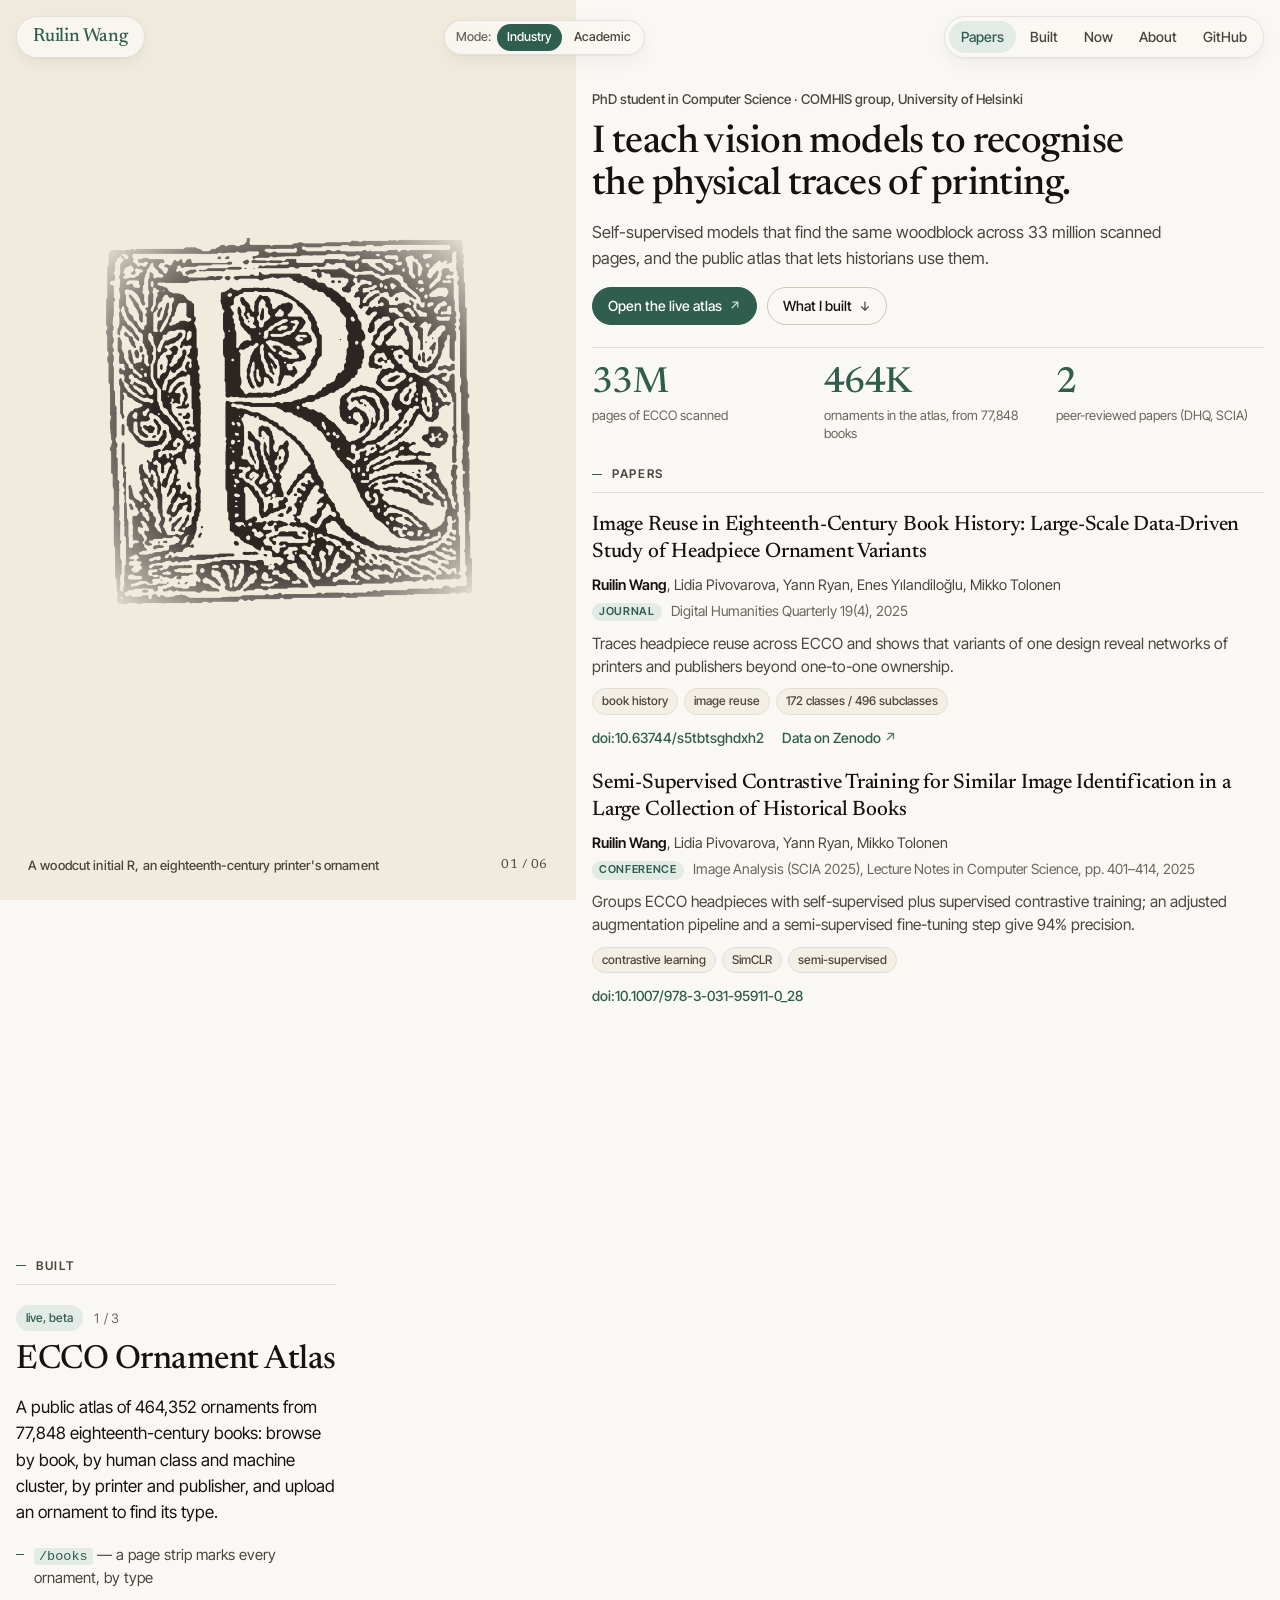
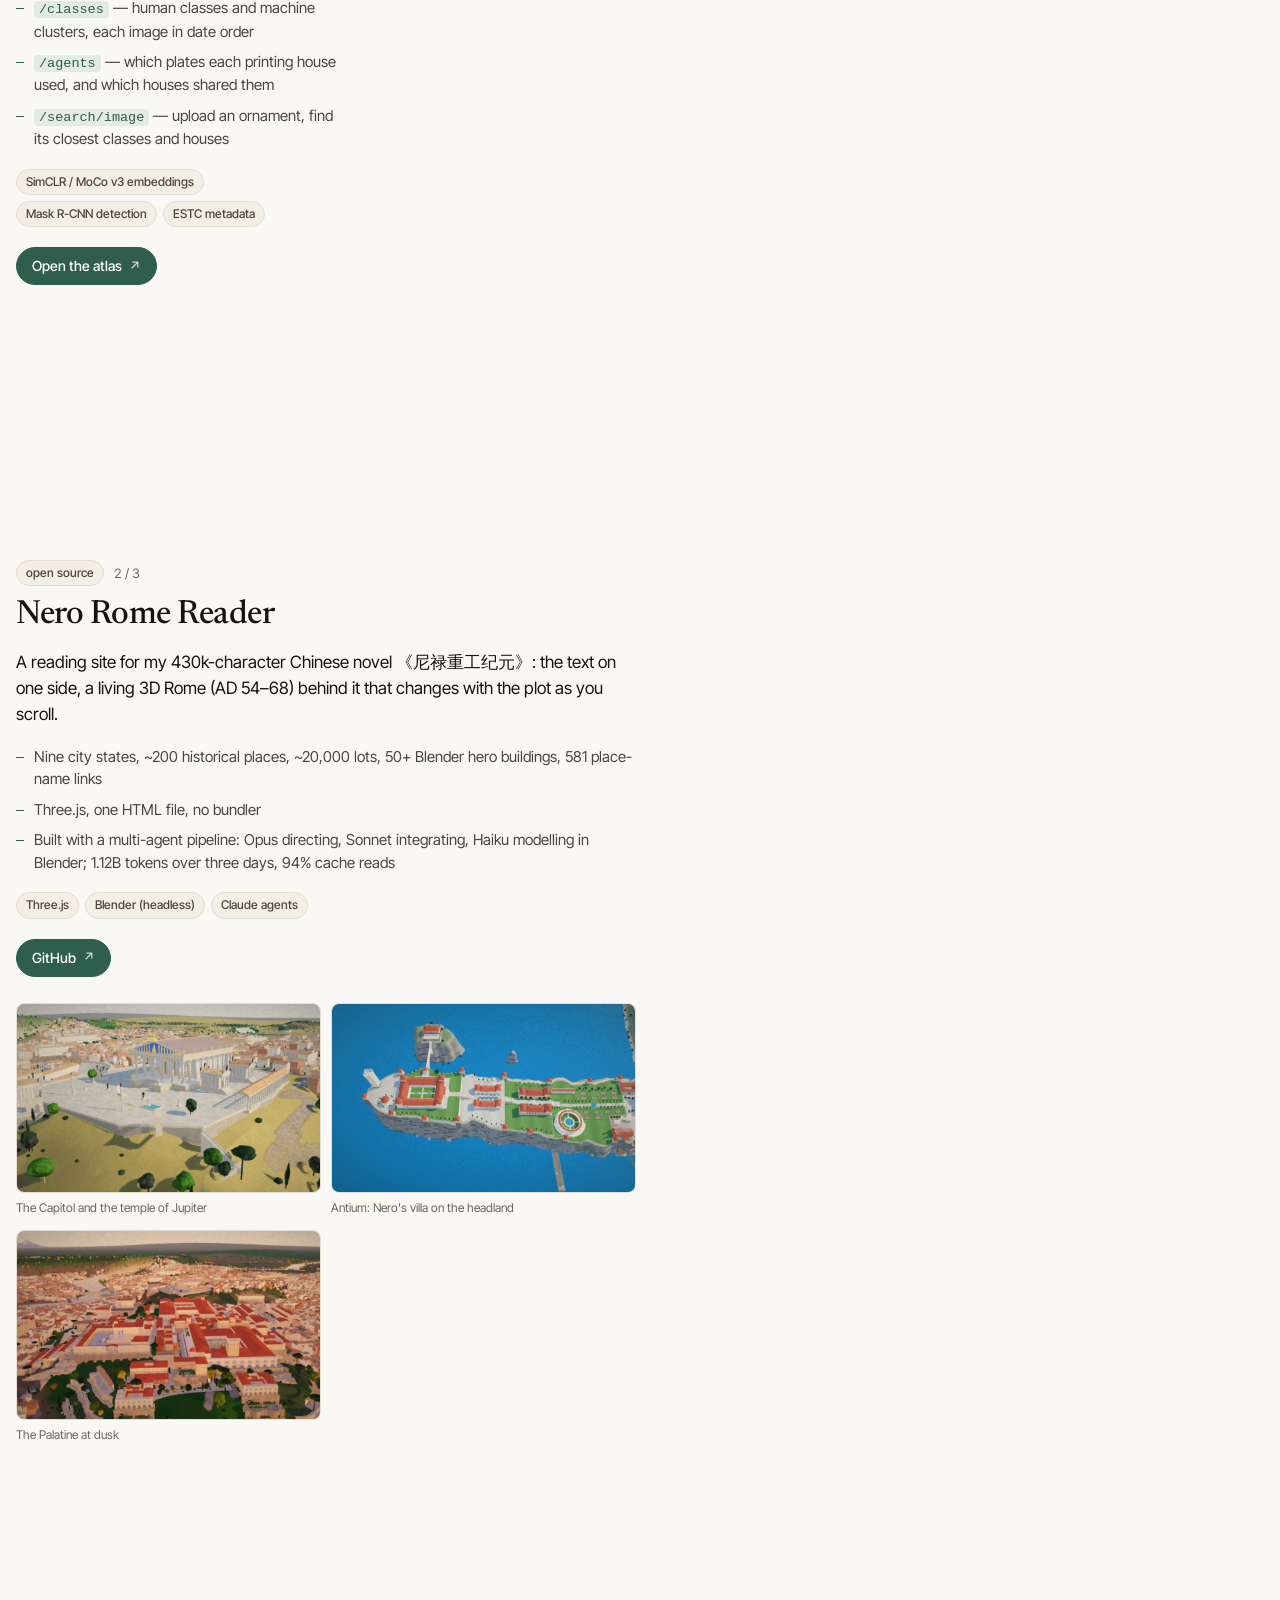
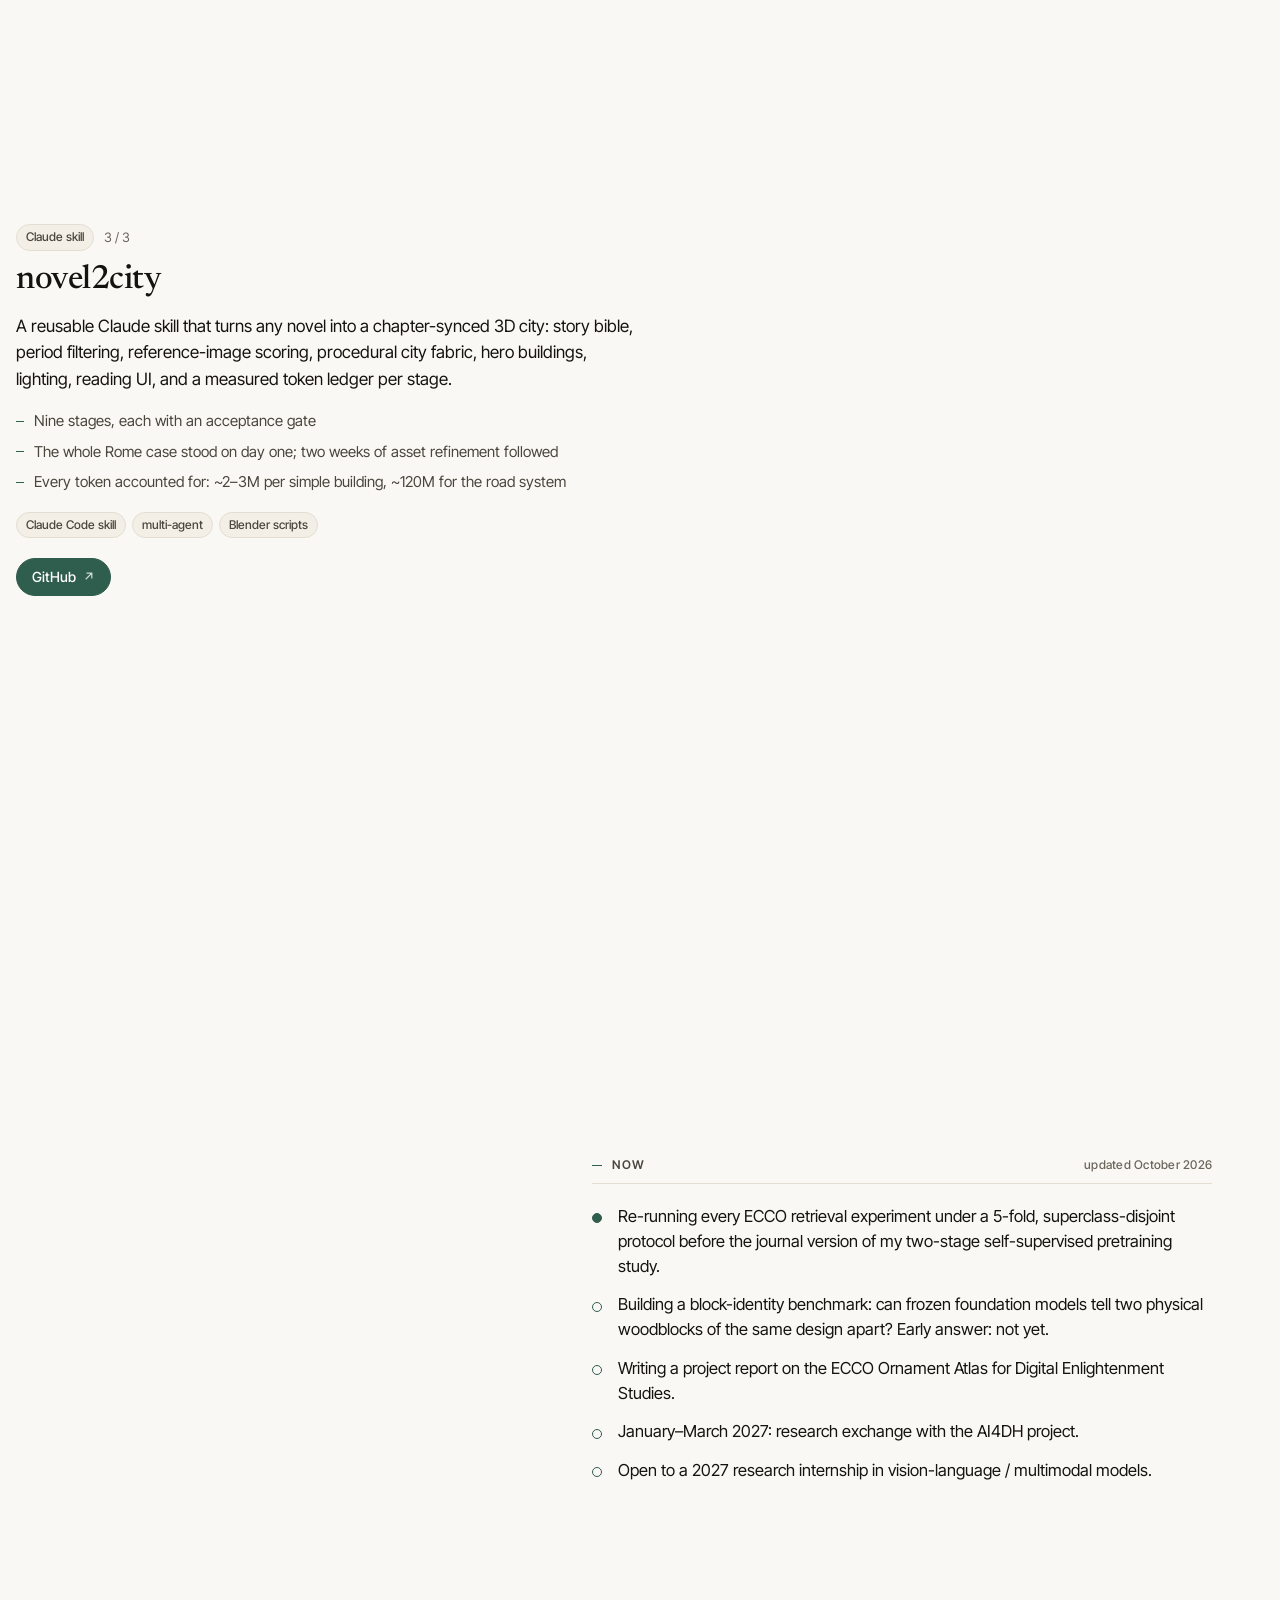
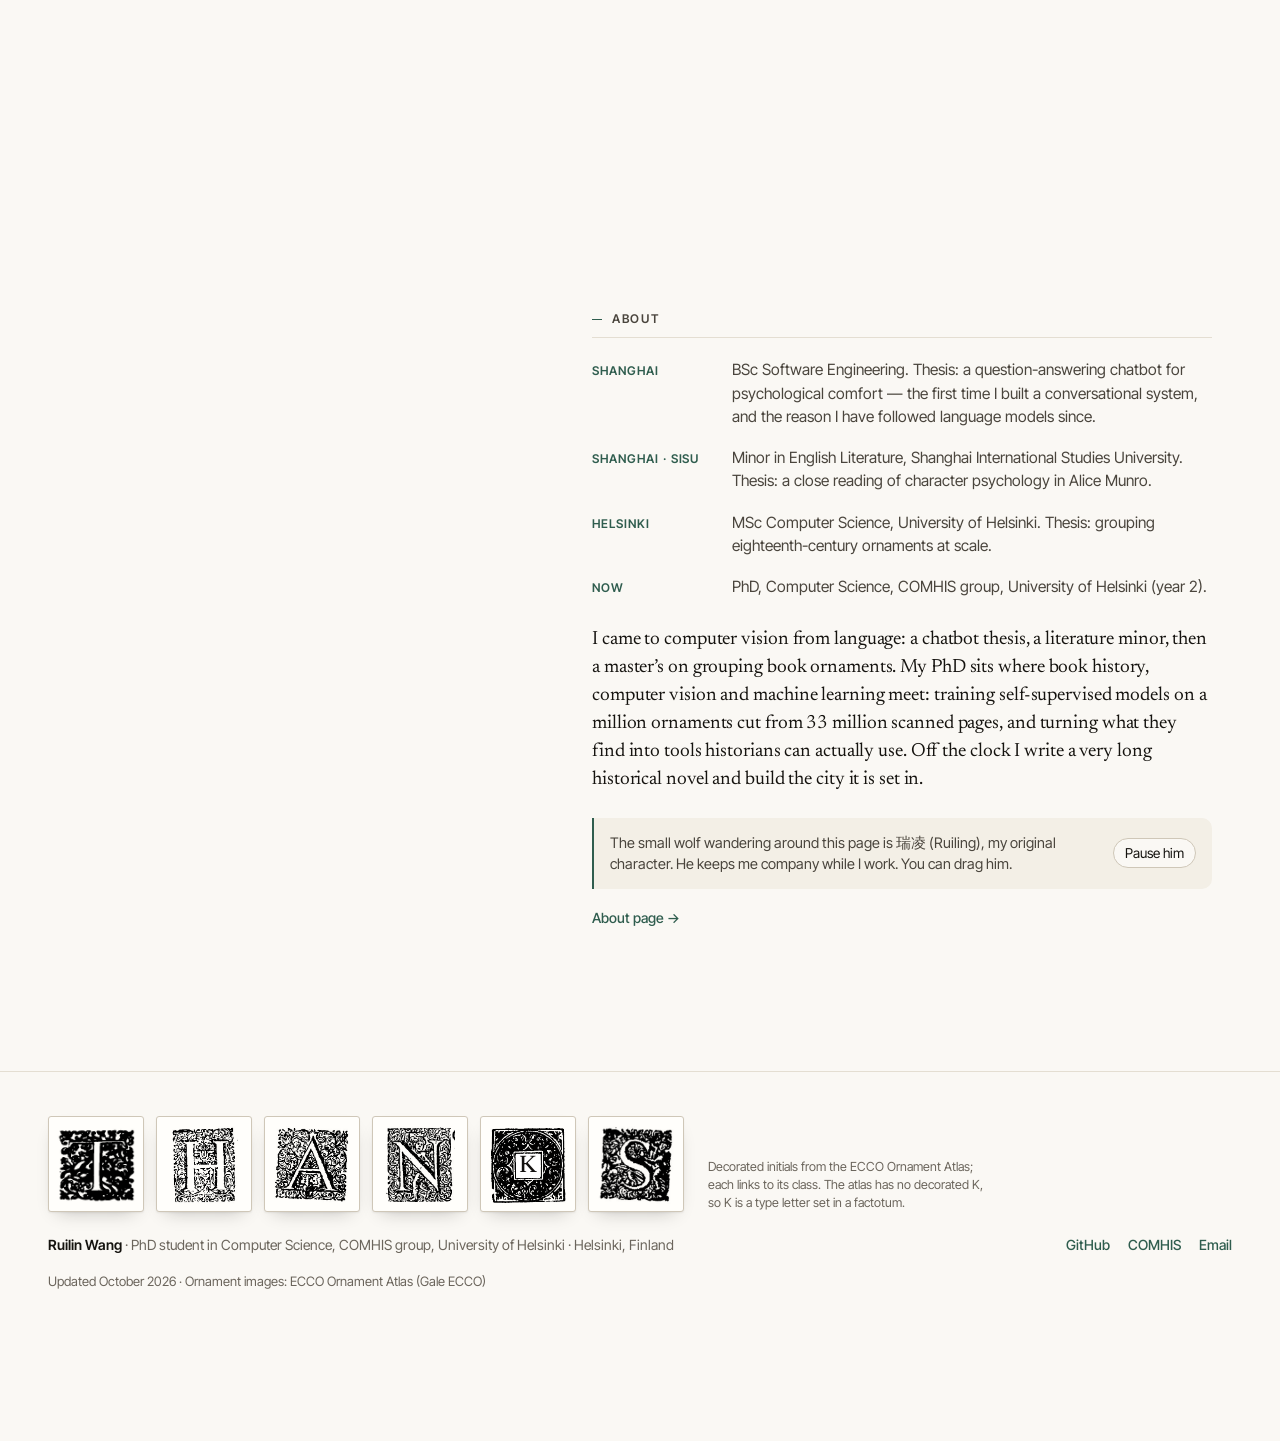
==== commit a095fc07: "Mosaic atlas panels, new Nero renders, pet platforms and action variety, hide atlas repo link Co-Aut" ====
--- a/index.html
+++ b/index.html
@@ -10,7 +10,7 @@
 <meta property="og:title" content="Ruilin Wang">
 <meta property="og:description" content="Self-supervised models that find the same woodblock across 33 million scanned pages, and the public atlas that lets historians use them.">
 <meta property="og:url" content="https://rainneko.github.io">
-<meta property="og:image" content="https://rainneko.github.io/assets/atlas/home.png">
+<meta property="og:image" content="https://rainneko.github.io/assets/mosaic/hp_C101_01.jpg">
 <meta name="theme-color" content="#faf8f4">
 <link rel="icon" href="data:image/svg+xml,%3Csvg xmlns='http://www.w3.org/2000/svg' viewBox='0 0 64 64'%3E%3Crect width='64' height='64' rx='14' fill='%232f5d4e'/%3E%3Ctext x='32' y='46' text-anchor='middle' font-family='Georgia,Times,serif' font-size='40' font-weight='600' fill='%23faf8f4'%3ER%3C/text%3E%3C/svg%3E">
 <link rel="preconnect" href="https://fonts.googleapis.com">
@@ -50,17 +50,17 @@
         <img class="layer__orn" src="assets/ornaments/initial_R.png" alt="A woodcut initial letter R, an eighteenth-century printer's ornament" width="656" height="656">
         <figcaption>A woodcut initial R, an eighteenth-century printer's ornament</figcaption>
       </figure>
-      <figure class="layer layer--shot" data-layer="atlas" aria-hidden="true">
-        <div class="layer__win"><img class="layer__shot layer__shot--app" src="data:image/svg+xml,%3Csvg xmlns='http://www.w3.org/2000/svg' width='1' height='1'/%3E" data-src="assets/atlas/classes.png" alt="ECCO Ornament Atlas, the Ornaments page: a table of human subclasses with thumbnails, image counts, book counts and year spans" width="1440" height="900"></div>
+      <figure class="layer layer--cream layer--mosaic" data-layer="atlas" aria-hidden="true">
+        <div class="mosaic mosaic--panel" data-mosaic="36"></div>
         <figcaption>ECCO Ornament Atlas · /classes — human classes and machine clusters</figcaption>
       </figure>
       <figure class="layer layer--photo" data-layer="nero" aria-hidden="true">
-        <img class="layer__shot layer__shot--center" src="data:image/svg+xml,%3Csvg xmlns='http://www.w3.org/2000/svg' width='1' height='1'/%3E" data-src="assets/nero/10-rome-week2-palatine.jpg" alt="A 3D model of Rome seen from above the Palatine: red-roofed palaces, pines and the city stretching to the hills" width="1280" height="720">
-        <figcaption>Nero Rome Reader · the Palatine, week two of the build</figcaption>
+        <img class="layer__shot layer__shot--center" src="data:image/svg+xml,%3Csvg xmlns='http://www.w3.org/2000/svg' width='1' height='1'/%3E" data-src="assets/nero_v2/04_circus_senate_palace.jpg" alt="A 3D render of Nero's Rome: Circus Maximus, the Senate and the palace" width="1920" height="1080">
+        <figcaption>Nero Rome Reader · Circus Maximus, the Senate and the palace</figcaption>
       </figure>
       <figure class="layer layer--photo" data-layer="novel2city" aria-hidden="true">
-        <img class="layer__shot layer__shot--reader" src="data:image/svg+xml,%3Csvg xmlns='http://www.w3.org/2000/svg' width='1' height='1'/%3E" data-src="assets/nero/00-day1-rome.jpg" alt="The reader interface: the Forum of Rome in 3D with labelled temples on the left, the novel's text in a panel on the right" width="1600" height="900">
-        <figcaption>novel2city · Rome on day one of the pipeline</figcaption>
+        <img class="layer__shot layer__shot--center" src="data:image/svg+xml,%3Csvg xmlns='http://www.w3.org/2000/svg' width='1' height='1'/%3E" data-src="assets/nero_v2/04_circus_senate_palace.jpg" alt="A 3D render of Nero's Rome: Circus Maximus, the Senate and the palace" width="1920" height="1080">
+        <figcaption>novel2city · Circus Maximus, the Senate and the palace</figcaption>
       </figure>
       <figure class="layer layer--shot" data-layer="now" aria-hidden="true">
         <div class="layer__win"><img class="layer__shot layer__shot--app" src="data:image/svg+xml,%3Csvg xmlns='http://www.w3.org/2000/svg' width='1' height='1'/%3E" data-src="assets/atlas/agents.png" alt="ECCO Ornament Atlas, the Publishers and printers page: houses ranked by books, blocks used and main house of" width="1440" height="900"></div>
@@ -106,23 +106,21 @@
     <div class="block" id="built">
 
       <section class="sec" id="atlas" data-panel="atlas" data-side="right" data-nav="built">
-        <figure class="sec__fig sec__fig--zoom">
-          <img src="assets/atlas/classes.png" alt="ECCO Ornament Atlas, the Ornaments page: a table of human subclasses with thumbnails, image counts, book counts and year spans" loading="lazy" width="1440" height="900">
-        </figure>
+        <figure class="sec__fig sec__fig--cream"><div class="mosaic mosaic--fig" data-mosaic="18"></div></figure>
         <div class="sec__inner" data-render="project-job" data-key="atlas"></div>
-        <div class="sec__inner"><!--ns:projects--><noscript><ol class="ns-list"><li><h3><a href="https://ecco-atlas-visual-search.2.rahtiapp.fi">ECCO Ornament Atlas</a> · <a href="https://github.com/rainneko/ecco-atlas">GitHub</a> <small>(live, beta)</small></h3><p>A public atlas of 464,352 ornaments from 77,848 eighteenth-century books: browse by book, by human class and machine cluster, by printer and publisher, and upload an ornament to find its type.</p><ul><li>/books — a page strip marks every ornament, by type</li><li>/classes — human classes and machine clusters, each image in date order</li><li>/agents — which plates each printing house used, and which houses shared them</li><li>/search/image — upload an ornament, find its closest classes and houses</li></ul></li><li><h3><a href="https://github.com/rainneko/nero_rome_visual">Nero Rome Reader</a> <small>(open source)</small></h3><p>A reading site for my 430k-character Chinese novel <span lang="zh-Hans">《尼禄重工纪元》</span>: the text on one side, a living 3D Rome (AD 54–68) behind it that changes with the plot as you scroll.</p><ul><li>Nine city states, ~200 historical places, ~20,000 lots, 50+ Blender hero buildings, 581 place-name links</li><li>Three.js, one HTML file, no bundler</li><li>Built with a multi-agent pipeline: Opus directing, Sonnet integrating, Haiku modelling in Blender; 1.12B tokens over three days, 94% cache reads</li></ul></li><li><h3><a href="https://github.com/rainneko/novel2city">novel2city</a> <small>(Claude skill)</small></h3><p>A reusable Claude skill that turns any novel into a chapter-synced 3D city: story bible, period filtering, reference-image scoring, procedural city fabric, hero buildings, lighting, reading UI, and a measured token ledger per stage.</p><ul><li>Nine stages, each with an acceptance gate</li><li>The whole Rome case stood on day one; two weeks of asset refinement followed</li><li>Every token accounted for: ~2–3M per simple building, ~120M for the road system</li></ul></li></ol></noscript><!--/ns--></div>
+        <div class="sec__inner"><!--ns:projects--><noscript><ol class="ns-list"><li><h3><a href="https://ecco-atlas-visual-search.2.rahtiapp.fi">ECCO Ornament Atlas</a> <small>(live, beta)</small></h3><p>A public atlas of 464,352 ornaments from 77,848 eighteenth-century books: browse by book, by human class and machine cluster, by printer and publisher, and upload an ornament to find its type.</p><ul><li>/books — a page strip marks every ornament, by type</li><li>/classes — human classes and machine clusters, each image in date order</li><li>/agents — which plates each printing house used, and which houses shared them</li><li>/search/image — upload an ornament, find its closest classes and houses</li></ul></li><li><h3><a href="https://github.com/rainneko/nero_rome_visual">Nero Rome Reader</a> <small>(open source)</small></h3><p>A reading site for my 430k-character Chinese novel <span lang="zh-Hans">《尼禄重工纪元》</span>: the text on one side, a living 3D Rome (AD 54–68) behind it that changes with the plot as you scroll.</p><ul><li>Nine city states, ~200 historical places, ~20,000 lots, 50+ Blender hero buildings, 581 place-name links</li><li>Three.js, one HTML file, no bundler</li><li>Built with a multi-agent pipeline: Opus directing, Sonnet integrating, Haiku modelling in Blender; 1.12B tokens over three days, 94% cache reads</li></ul></li><li><h3><a href="https://github.com/rainneko/novel2city">novel2city</a> <small>(Claude skill)</small></h3><p>A reusable Claude skill that turns any novel into a chapter-synced 3D city: story bible, period filtering, reference-image scoring, procedural city fabric, hero buildings, lighting, reading UI, and a measured token ledger per stage.</p><ul><li>Nine stages, each with an acceptance gate</li><li>The whole Rome case stood on day one; two weeks of asset refinement followed</li><li>Every token accounted for: ~2–3M per simple building, ~120M for the road system</li></ul></li></ol></noscript><!--/ns--></div>
       </section>
 
       <section class="sec js-only" id="nero" data-panel="nero" data-side="right" data-nav="built">
         <figure class="sec__fig">
-          <img src="assets/nero/10-rome-week2-palatine.jpg" alt="A 3D model of Rome seen from above the Palatine: red-roofed palaces, pines and the city stretching to the hills" loading="lazy" width="1280" height="720">
+          <img src="assets/nero_v2/04_circus_senate_palace.jpg" alt="A 3D render of Nero's Rome: Circus Maximus, the Senate and the palace" loading="lazy" width="1920" height="1080">
         </figure>
         <div class="sec__inner" data-render="project-job" data-key="nero"></div>
       </section>
 
       <section class="sec js-only" id="novel2city" data-panel="novel2city" data-side="right" data-nav="built">
         <figure class="sec__fig">
-          <img src="assets/nero/00-day1-rome.jpg" alt="The reader interface: the Forum of Rome in 3D with labelled temples on the left, the novel's text in a panel on the right" loading="lazy" width="1600" height="900">
+          <img src="assets/nero_v2/04_circus_senate_palace.jpg" alt="A 3D render of Nero's Rome: Circus Maximus, the Senate and the palace" loading="lazy" width="1920" height="1080">
         </figure>
         <div class="sec__inner" data-render="project-job" data-key="novel2city"></div>
       </section>
--- a/styles.css
+++ b/styles.css
@@ -629,3 +629,46 @@
 html[data-mode="job"] .pc .nav a, html[data-mode="job"] .pc .foot a, .pc .mode-pill a { text-decoration: none; }
 .layer figcaption em, .sec__fig figcaption em { margin-right: .12em; }
 html[data-mode="job"] .pc .foot { margin-top: 3rem; }
+
+/* ---------- atlas mosaic: real crops instead of page screenshots ---------- */
+.mosaic { position: relative; overflow: hidden; background: var(--cream); }
+.mosaic__grid { display: grid; grid-template-columns: repeat(6, 1fr); grid-auto-rows: var(--mos-row, 64px); grid-auto-flow: dense; gap: 10px; padding: 18px;
+  -webkit-mask-image: radial-gradient(ellipse 62% 60% at 50% 50%, #000 50%, rgba(0, 0, 0, 0) 100%); mask-image: radial-gradient(ellipse 62% 60% at 50% 50%, #000 50%, rgba(0, 0, 0, 0) 100%); }
+.mosaic__tile { display: block; overflow: hidden; background: #fbf8f1; border: 1px solid rgba(21, 19, 15, .14); border-radius: 2px; box-shadow: 0 1px 2px rgba(21, 19, 15, .06), 0 6px 14px -10px rgba(21, 19, 15, .35); transition: box-shadow .6s ease, border-color .6s ease, transform .6s ease; }
+.mosaic__tile.is-strip { grid-column: span 3; }
+.mosaic__tile.is-strip.is-2 { grid-column: span 2; }
+.mosaic__tile img { display: block; width: 100%; height: 100%; object-fit: cover; mix-blend-mode: multiply; }
+.mosaic__tile.is-strip img { object-fit: contain; }
+.mosaic__tile.is-hit { border-color: var(--accent, #8a2d1c); box-shadow: 0 0 0 2px rgba(138, 45, 28, .35), 0 8px 18px -10px rgba(21, 19, 15, .45); transform: translateY(-1px); }
+.mosaic__rec { position: absolute; left: 50%; top: 50%; transform: translate(-50%, -50%); width: min(88%, 460px); display: block; padding: 10px 12px 12px; background: #fff; color: var(--ink, #15130f); text-decoration: none; border: 1px solid rgba(21, 19, 15, .16); border-radius: 8px; box-shadow: 0 2px 4px rgba(21, 19, 15, .06), 0 18px 40px -18px rgba(21, 19, 15, .5); z-index: 2; }
+.mosaic__url { display: block; font-size: 11px; letter-spacing: .02em; color: #6d675c; margin-bottom: 8px; padding: 4px 8px; border: 1px solid rgba(21, 19, 15, .14); border-radius: 4px; background: #faf8f3; }
+.mosaic__row { display: grid; grid-template-columns: 76px 1fr; gap: 4px 12px; align-items: center; }
+.mosaic__row img { grid-row: span 2; width: 76px; height: auto; border: 1px solid rgba(21, 19, 15, .14); }
+.mosaic__id { font-size: 15px; color: #8a2d1c; line-height: 1.2; }
+.mosaic__id small { display: block; font-size: 11.5px; color: #6d675c; margin-top: 2px; }
+.mosaic__num { font-size: 12.5px; font-variant-numeric: tabular-nums; color: var(--ink-2, #3a362f); }
+.mosaic__link { position: absolute; inset: 0; width: 100%; height: 100%; pointer-events: none; z-index: 3; }
+.mosaic__link line { stroke: #8a2d1c; stroke-width: 1.25; stroke-dasharray: 3 3; opacity: 0; transition: opacity .8s ease; }
+.mosaic.is-linked .mosaic__link line { opacity: .8; }
+.mosaic.no-anim .mosaic__tile, .mosaic.no-anim .mosaic__link line { transition: none; }
+.pj .layer--mosaic { display: block; padding: 0; }
+.pj .layer--mosaic .mosaic--panel { position: absolute; inset: 0; --mos-row: clamp(56px, 7.5vw, 96px); }
+.pj .layer--mosaic img, .pj .layer.is-active .mosaic img { transform: none; }
+.mosaic--fig { aspect-ratio: 4 / 3; border-radius: 12px; --mos-row: 48px; }
+.mosaic--fig .mosaic__grid { gap: 7px; padding: 12px; }
+.mosaic--win, .mosaic--card { --mos-row: 34px; }
+.mosaic--win .mosaic__grid, .mosaic--card .mosaic__grid { gap: 5px; padding: 8px; }
+.mosaic--win .mosaic__rec, .mosaic--card .mosaic__rec { width: 92%; padding: 6px 8px 8px; }
+.mosaic--win .mosaic__url, .mosaic--card .mosaic__url { font-size: 9.5px; margin-bottom: 5px; padding: 2px 5px; }
+.mosaic--win .mosaic__row, .mosaic--card .mosaic__row { grid-template-columns: 44px 1fr; gap: 2px 7px; }
+.mosaic--win .mosaic__row img, .mosaic--card .mosaic__row img { width: 44px; }
+.mosaic--win .mosaic__id, .mosaic--card .mosaic__id { font-size: 11.5px; }
+.mosaic--win .mosaic__id small, .mosaic--card .mosaic__id small { display: none; }
+.mosaic--win .mosaic__num, .mosaic--card .mosaic__num { font-size: 10px; }
+.mosaic--card { aspect-ratio: 16 / 10; }
+.pc .atlas-win .mosaic img { width: 100%; margin: 0; }
+.pc .mosaic .mosaic__tile img { height: 100%; object-position: center; transform: none; }
+.pc .mosaic .mosaic__row img, .pc .atlas-win .mosaic .mosaic__row img { width: 44px; height: auto; transform: none; }
+.pc .mosaic a, .pc .mosaic a * { text-decoration: none; }
+.mosaic--win .mosaic__rec, .mosaic--card .mosaic__rec { top: auto; bottom: 8px; transform: translateX(-50%); width: 84%; }
+.mosaic--win .mosaic__url, .mosaic--card .mosaic__url { display: none; }
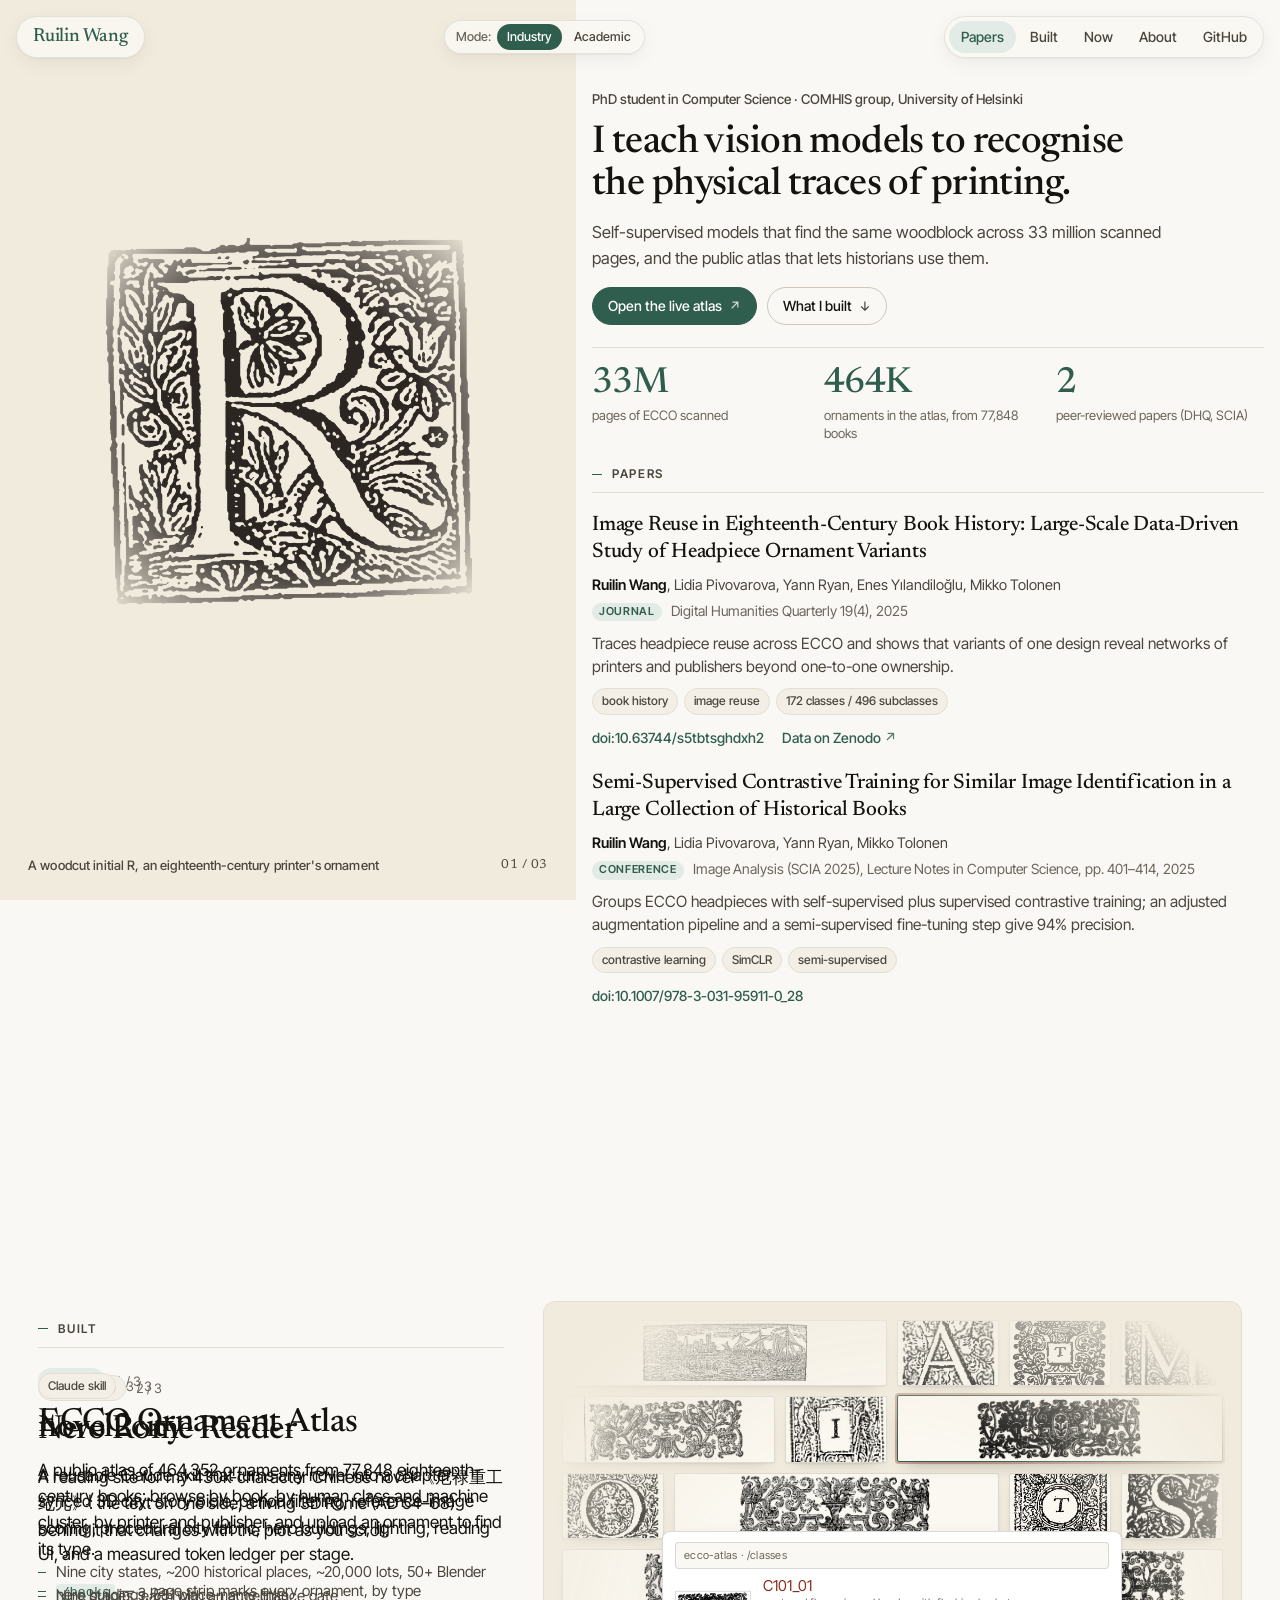
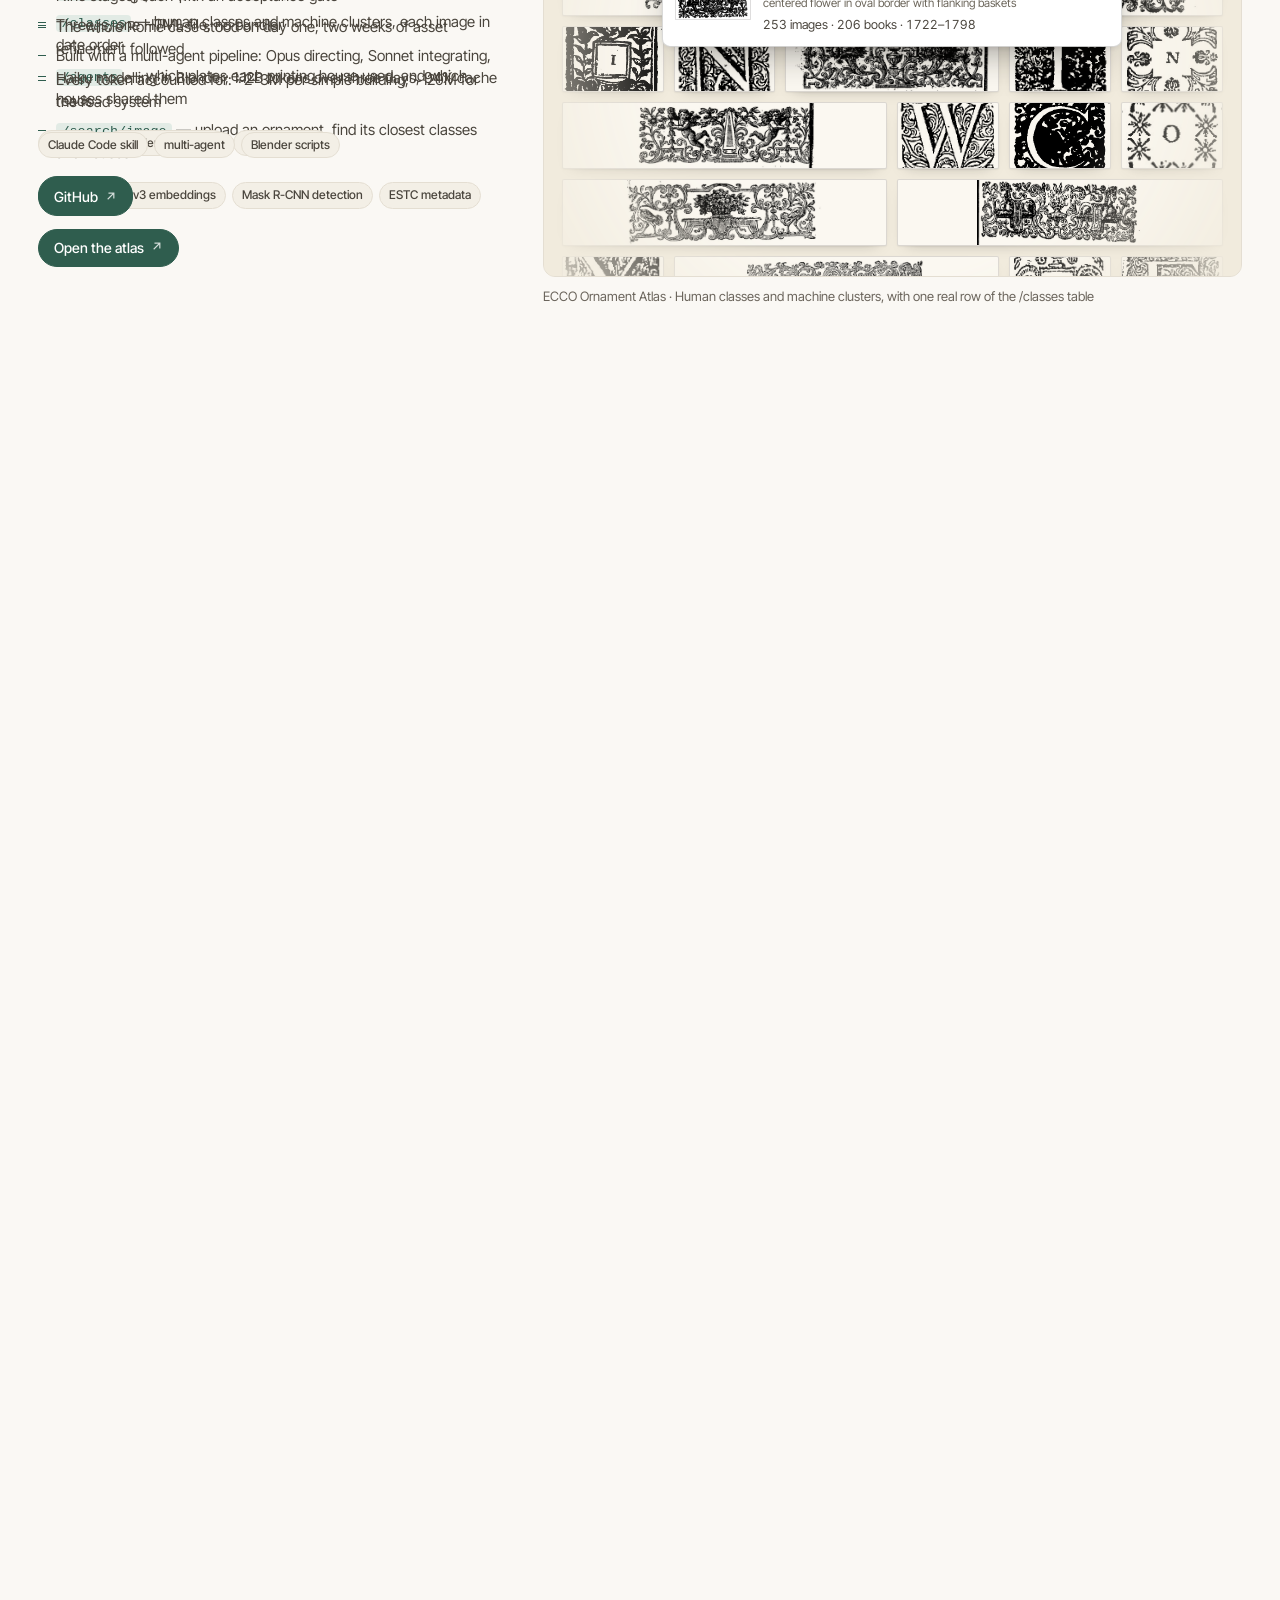
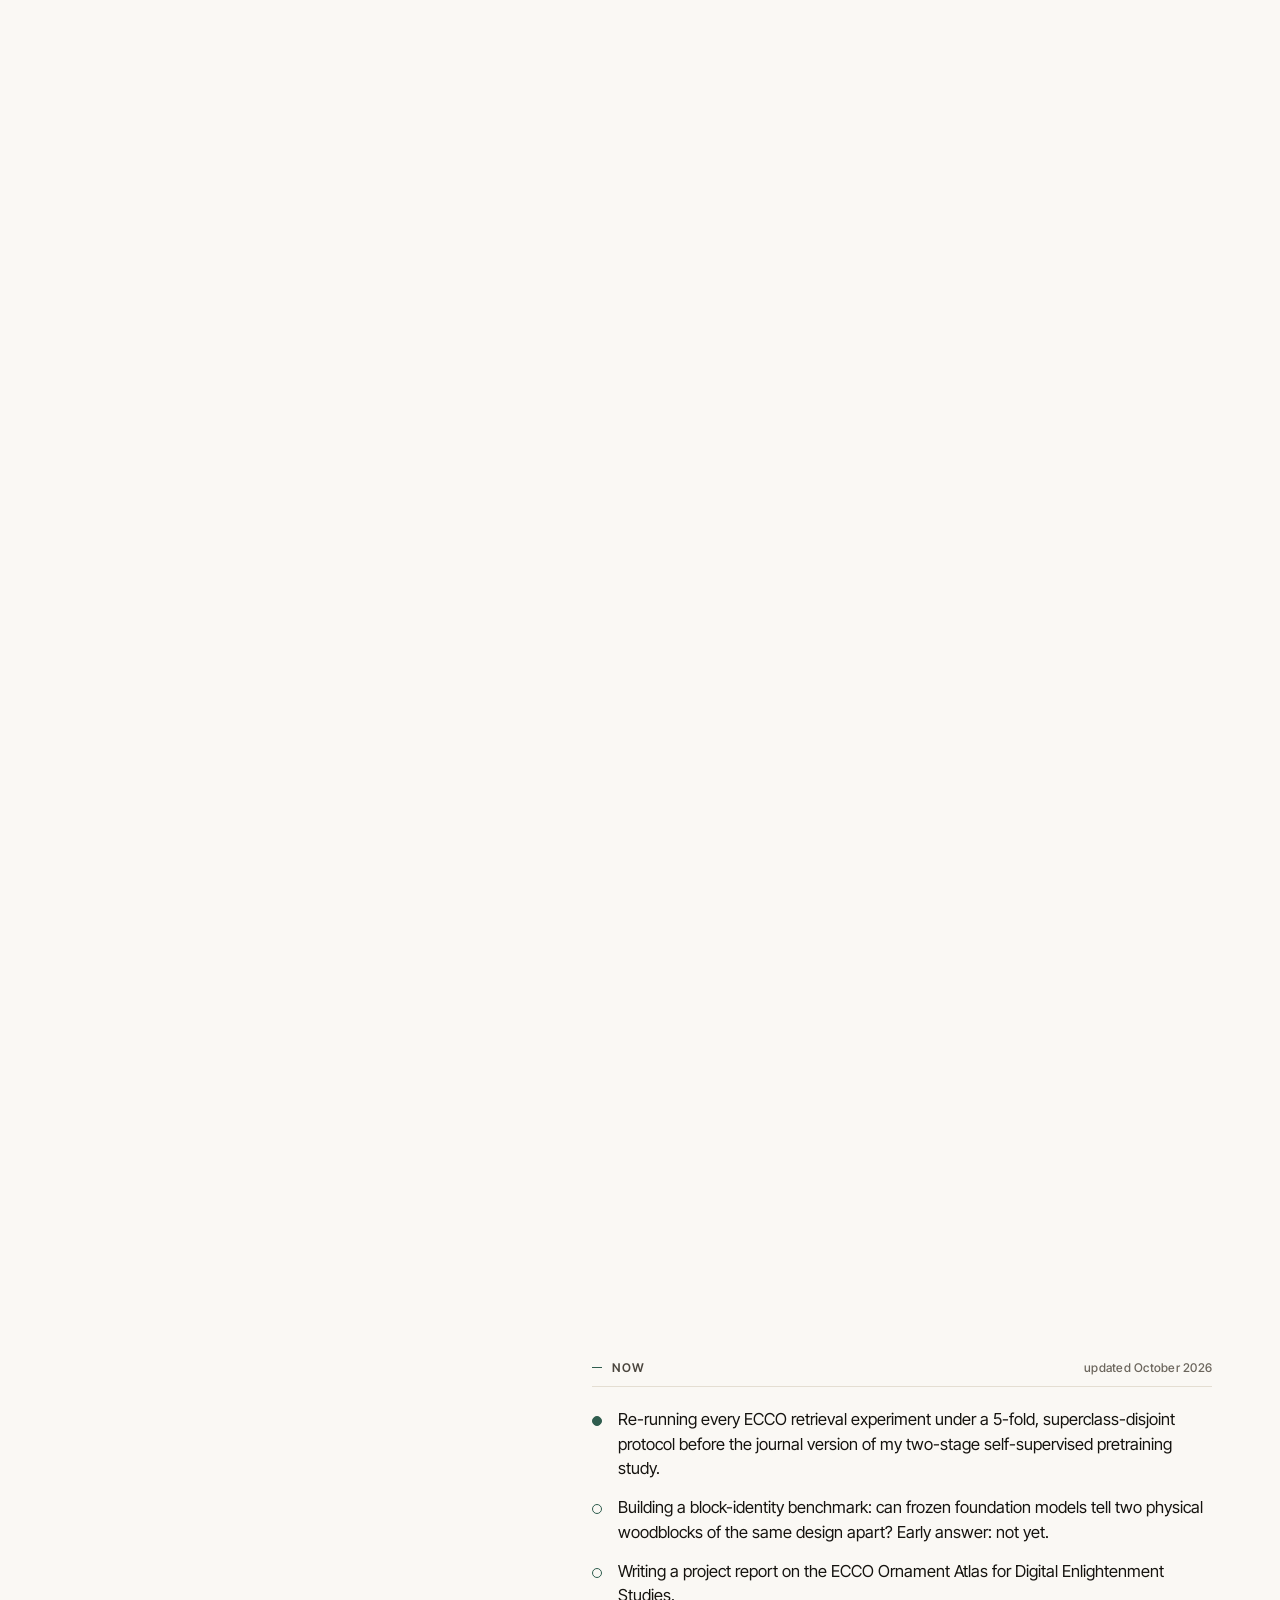
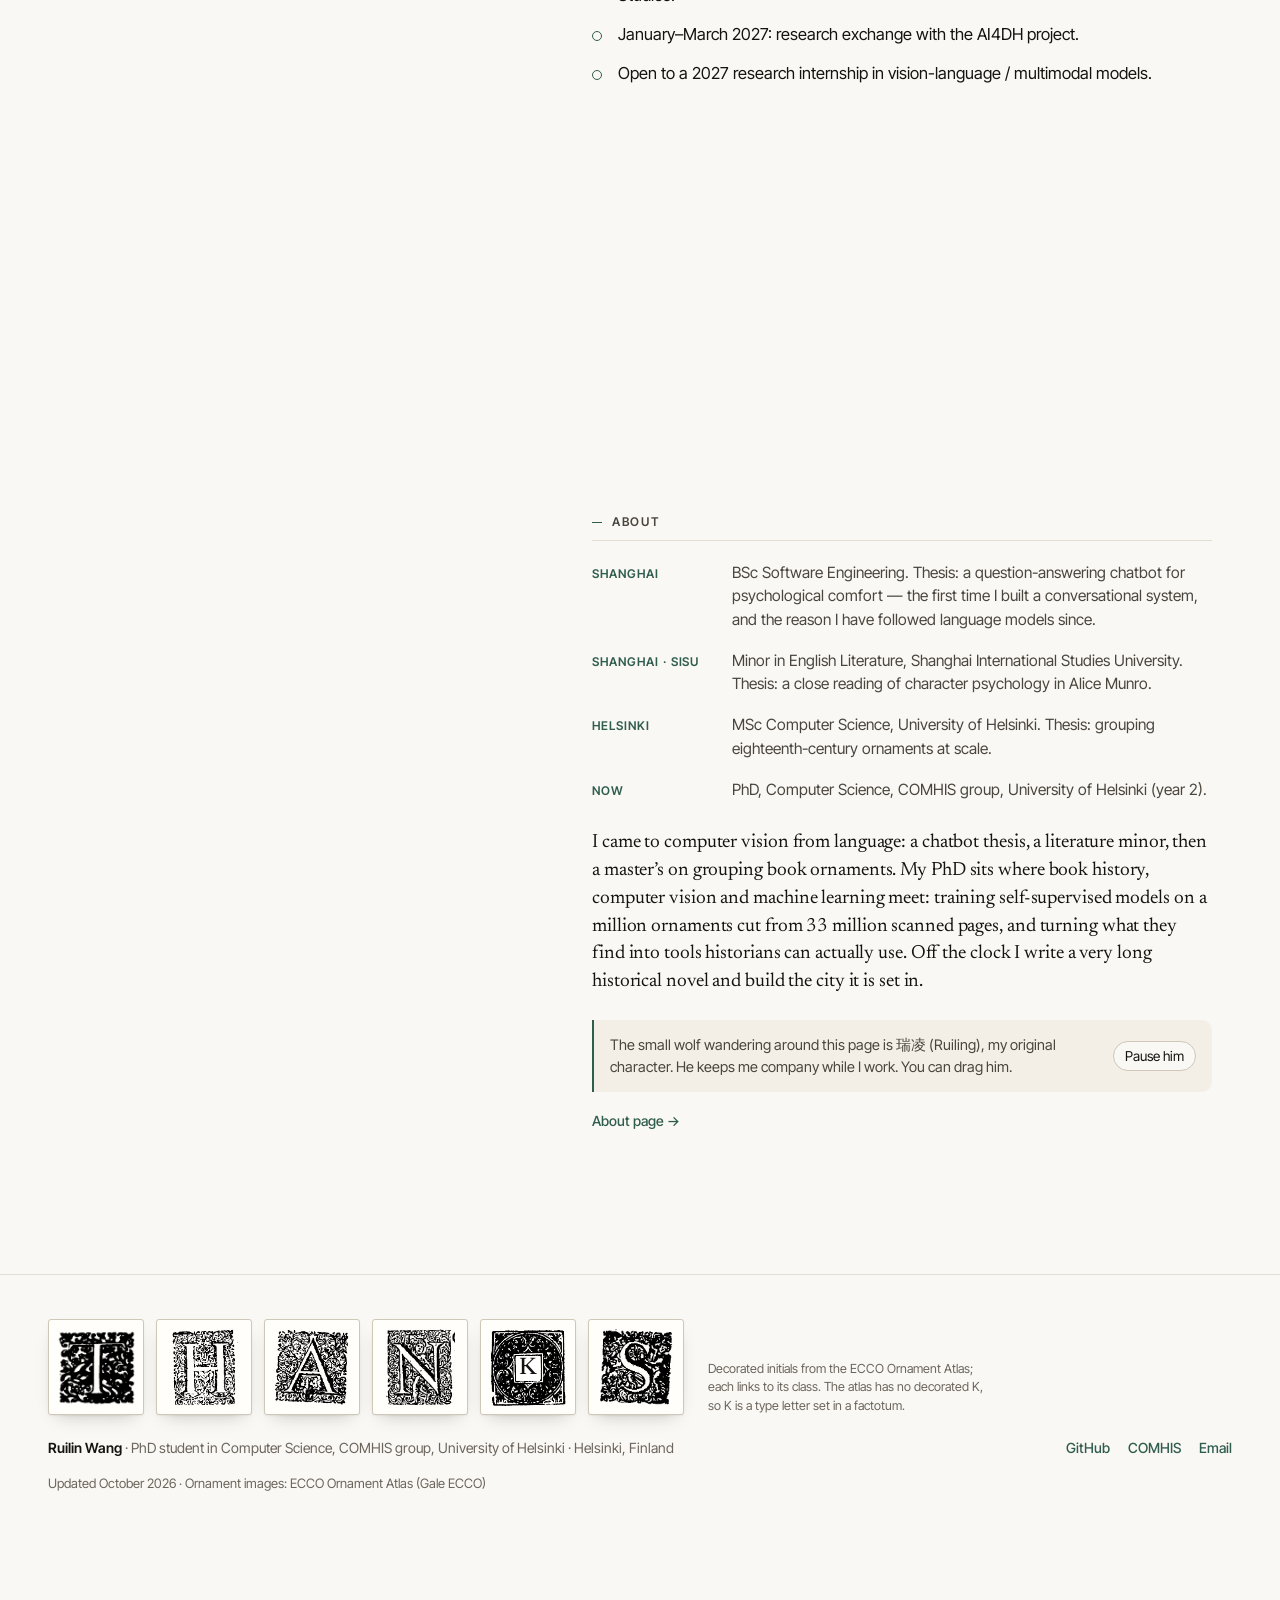
==== commit 35862941: "Apple-style Built gallery, atlas home window, MOI panel, pet platforms fixed, cache busting Co-Autho" ====
--- a/index.html
+++ b/index.html
@@ -16,9 +16,9 @@
 <link rel="preconnect" href="https://fonts.googleapis.com">
 <link rel="preconnect" href="https://fonts.gstatic.com" crossorigin>
 <link href="https://fonts.googleapis.com/css2?family=Inter+Tight:wght@400;500;600&family=Newsreader:ital,opsz,wght@0,6..72,400;0,6..72,500;1,6..72,400&display=swap" rel="stylesheet">
-<link rel="stylesheet" href="styles.css">
-<script src="data.js"></script>
-<script src="site.js"></script>
+<link rel="stylesheet" href="styles.css?v=5eb9a2fa">
+<script src="data.js?v=ba5af09f"></script>
+<script src="site.js?v=7a9d3df4"></script>
 </head>
 <body class="pj">
 
@@ -50,28 +50,16 @@
         <img class="layer__orn" src="assets/ornaments/initial_R.png" alt="A woodcut initial letter R, an eighteenth-century printer's ornament" width="656" height="656">
         <figcaption>A woodcut initial R, an eighteenth-century printer's ornament</figcaption>
       </figure>
-      <figure class="layer layer--cream layer--mosaic" data-layer="atlas" aria-hidden="true">
-        <div class="mosaic mosaic--panel" data-mosaic="36"></div>
-        <figcaption>ECCO Ornament Atlas · /classes — human classes and machine clusters</figcaption>
-      </figure>
-      <figure class="layer layer--photo" data-layer="nero" aria-hidden="true">
-        <img class="layer__shot layer__shot--center" src="data:image/svg+xml,%3Csvg xmlns='http://www.w3.org/2000/svg' width='1' height='1'/%3E" data-src="assets/nero_v2/04_circus_senate_palace.jpg" alt="A 3D render of Nero's Rome: Circus Maximus, the Senate and the palace" width="1920" height="1080">
-        <figcaption>Nero Rome Reader · Circus Maximus, the Senate and the palace</figcaption>
-      </figure>
-      <figure class="layer layer--photo" data-layer="novel2city" aria-hidden="true">
-        <img class="layer__shot layer__shot--center" src="data:image/svg+xml,%3Csvg xmlns='http://www.w3.org/2000/svg' width='1' height='1'/%3E" data-src="assets/nero_v2/04_circus_senate_palace.jpg" alt="A 3D render of Nero's Rome: Circus Maximus, the Senate and the palace" width="1920" height="1080">
-        <figcaption>novel2city · Circus Maximus, the Senate and the palace</figcaption>
-      </figure>
-      <figure class="layer layer--shot" data-layer="now" aria-hidden="true">
-        <div class="layer__win"><img class="layer__shot layer__shot--app" src="data:image/svg+xml,%3Csvg xmlns='http://www.w3.org/2000/svg' width='1' height='1'/%3E" data-src="assets/atlas/agents.png" alt="ECCO Ornament Atlas, the Publishers and printers page: houses ranked by books, blocks used and main house of" width="1440" height="900"></div>
-        <figcaption>ECCO Ornament Atlas · /agents — which plates each printing house used</figcaption>
+      <figure class="layer layer--cream layer--browser" data-layer="now" aria-hidden="true">
+        <div class="bwin"><div class="bwin__bar" aria-hidden="true"><i></i><i></i><i></i><span>ecco-atlas-visual-search.2.rahtiapp.fi</span></div><div class="bwin__view"><img src="data:image/svg+xml,%3Csvg xmlns='http://www.w3.org/2000/svg' width='1' height='1'/%3E" data-src="assets/atlas/home@2x.jpg" alt="ECCO Ornament Atlas home page: the masthead over an engraving of a printing house, and the opening paragraph: 464,352 ornaments in 77,848 books" width="2880" height="1800"></div></div>
+        <figcaption>ECCO Ornament Atlas · the home page, live at ecco-atlas-visual-search.2.rahtiapp.fi</figcaption>
       </figure>
       <figure class="layer layer--cream layer--word" data-layer="about" aria-hidden="true">
-        <div class="word word--panel word--two" data-word="HI"><span class="word__fallback">Hi</span></div>
-        <figcaption>Decorated initials H and I from the ECCO Ornament Atlas; each links to its class.</figcaption>
+        <div class="word word--panel" data-word="MOI"><span class="word__fallback">Moi</span></div>
+        <figcaption>Moi (Finnish for hi), in decorated initials M, O and I from the ECCO Ornament Atlas; each links to its class.</figcaption>
       </figure>
     </div>
-    <div class="panel__index" aria-hidden="true">01 / 06</div>
+    <div class="panel__index" aria-hidden="true">01 / 03</div>
   </aside>
   </div>
 
@@ -130,7 +118,7 @@
     <!-- 03 · Now -->
     <section class="sec" id="now" data-panel="now" data-side="left" data-nav="now">
       <figure class="sec__fig sec__fig--zoom">
-        <img src="assets/atlas/agents.png" alt="ECCO Ornament Atlas, the Publishers and printers page: houses ranked by books, blocks used and main house of" loading="lazy" width="1440" height="900">
+        <img src="assets/atlas/home@2x.jpg" alt="ECCO Ornament Atlas home page: the masthead over an engraving of a printing house, and the opening paragraph: 464,352 ornaments in 77,848 books" loading="lazy" width="2880" height="1800">
       </figure>
       <div class="sec__inner">
         <div class="sec__label reveal"><h2 class="sec__h">Now</h2> <span class="sec__meta" data-render="now-updated" data-prefix="updated "></span></div>
@@ -142,8 +130,8 @@
     <!-- 04 · About (the desk pet lives here) -->
     <section class="sec" id="about" data-panel="about" data-side="left" data-nav="about">
       <figure class="sec__fig sec__fig--cream sec__fig--word">
-        <div class="word word--two" data-word="HI" data-lazy><span class="word__fallback">Hi</span></div>
-        <figcaption>Hi, in decorated initials from the ECCO Ornament Atlas.</figcaption>
+        <div class="word" data-word="MOI" data-lazy><span class="word__fallback">Moi</span></div>
+        <figcaption>Moi, in decorated initials from the ECCO Ornament Atlas.</figcaption>
       </figure>
       <div class="sec__inner">
         <h2 class="sec__label reveal">About</h2>
@@ -174,6 +162,6 @@
   </div>
 </footer>
 
-<script src="pet.js" defer></script>
+<script src="pet.js?v=ec75039f" defer></script>
 </body>
 </html>
--- a/styles.css
+++ b/styles.css
@@ -134,10 +134,6 @@
 .pj .proj__bullets li::before { content: ""; position: absolute; left: 0; top: .72em; width: 8px; height: 1px; background: var(--accent); }
 .pj .proj__bullets code { font-family: ui-monospace, "SF Mono", Menlo, Consolas, monospace; font-size: 13.5px; color: var(--accent); background: var(--accent-soft); padding: 1px 5px; border-radius: 4px; }
 .pj .stack { margin-bottom: 20px; }
-.pj .thumbs { list-style: none; padding: 0; margin: 26px 0 0; display: grid; grid-template-columns: repeat(2, minmax(0, 1fr)); gap: 12px 10px; }
-.pj .thumbs figure { margin: 0; }
-.pj .thumbs img { display: block; width: 100%; height: auto; aspect-ratio: 16 / 10; object-fit: cover; object-position: left top; border: 1px solid var(--line); border-radius: 8px; background: #fff; }
-.pj .thumbs figcaption { margin-top: 6px; font-size: 12px; color: var(--mute); }
 .pj .now { list-style: none; margin: 0; padding: 0; display: grid; gap: 14px; }
 .pj .now li { position: relative; padding-left: 26px; font-size: 16.5px; line-height: 1.5; }
 .pj .now li::before { content: ""; position: absolute; left: 0; top: .55em; width: 10px; height: 10px; border-radius: 50%; border: 1.5px solid var(--accent); }
@@ -647,11 +643,7 @@
 .mosaic__id { font-size: 15px; color: #8a2d1c; line-height: 1.2; }
 .mosaic__id small { display: block; font-size: 11.5px; color: #6d675c; margin-top: 2px; }
 .mosaic__num { font-size: 12.5px; font-variant-numeric: tabular-nums; color: var(--ink-2, #3a362f); }
-.mosaic__link { position: absolute; inset: 0; width: 100%; height: 100%; pointer-events: none; z-index: 3; }
-.mosaic__link line { stroke: #8a2d1c; stroke-width: 1.25; stroke-dasharray: 3 3; opacity: 0; transition: opacity .8s ease; }
-.mosaic.is-linked .mosaic__link line { opacity: .8; }
-.mosaic.no-anim .mosaic__tile, .mosaic.no-anim .mosaic__link line { transition: none; }
-.pj .layer--mosaic { display: block; padding: 0; }
+.mosaic.is-linked .mosaic.no-anim .mosaic__tile, .mosaic.no-anim .pj .layer--mosaic { display: block; padding: 0; }
 .pj .layer--mosaic .mosaic--panel { position: absolute; inset: 0; --mos-row: clamp(56px, 7.5vw, 96px); }
 .pj .layer--mosaic img, .pj .layer.is-active .mosaic img { transform: none; }
 .mosaic--fig { aspect-ratio: 4 / 3; border-radius: 12px; --mos-row: 48px; }
@@ -672,3 +664,57 @@
 .pc .mosaic a, .pc .mosaic a * { text-decoration: none; }
 .mosaic--win .mosaic__rec, .mosaic--card .mosaic__rec { top: auto; bottom: 8px; transform: translateX(-50%); width: 84%; }
 .mosaic--win .mosaic__url, .mosaic--card .mosaic__url { display: none; }
+
+/* ---------- Built: sticky text left, large images stepping on the right (site.js built()) ---------- */
+.pj .bs__proj { padding: 40px 0 56px; scroll-margin-top: 72px; }
+.pj .bs__figs { display: grid; gap: 22px; margin: 24px var(--gut) 0; }
+.pj .bs__fig { margin: 0; }
+.pj .bs__media { position: relative; overflow: hidden; border: 1px solid var(--line); border-radius: 12px; background: #fff; }
+.pj .bs__media > img { display: block; width: 100%; height: auto; }
+.pj .bs__media--shot > img { object-position: left top; }
+.pj .bs__media--mosaic { aspect-ratio: 4 / 3; background: var(--cream); }
+.pj .mosaic--bs { position: absolute; inset: 0; --mos-row: clamp(40px, 5.2vw, 82px); }
+.pj .bs__fig figcaption { margin-top: 10px; font-size: 13px; line-height: 1.4; color: var(--mute); }
+@media (max-width: 900px) {
+  .pj .bs__fig + .bs__fig { display: none; }      /* phones: one picture per project */
+  .pj .bs__figs { order: -1; margin: 0 var(--gut) 24px; }
+  .pj .bs__proj { display: flex; flex-direction: column; }
+}
+@media (min-width: 901px) {
+  .pj .stage .panel { transition: transform 1s var(--ease), opacity .5s var(--ease); }
+  .pj .stage.in-built .panel { opacity: 0; }
+  .pj .bs { position: relative; z-index: 3; background: var(--bg); }
+  /* stacked (reduced motion): text left, images down the right */
+  .pj .bs__proj { display: grid; grid-template-columns: minmax(0, 40fr) minmax(0, 60fr); gap: clamp(28px, 3vw, 56px); align-items: start; padding: 14vh clamp(24px, 3vw, 48px); }
+  .pj .bs__text { position: sticky; top: 96px; max-width: 560px; padding: 0; justify-self: end; }
+  .pj .bs__figs { margin: 0; gap: 40px; }
+  .pj .bs__media > img { height: 64vh; min-height: 60vh; object-fit: cover; }
+  .pj .bs__media--mosaic { aspect-ratio: auto; height: 64vh; }
+  /* the scroll-driven version */
+  html.bs-on .pj .bs__pin { position: -webkit-sticky; position: sticky; top: 0; height: 100vh; height: 100dvh; overflow: hidden; }
+  html.bs-on .pj .bs__proj { position: absolute; inset: 0; padding: 84px clamp(24px, 3vw, 48px) 40px; align-items: center; visibility: hidden; }
+  html.bs-on .pj .bs__proj.is-on { visibility: visible; }
+  html.bs-on .pj .bs__text { position: static; opacity: 0; transform: translateY(16px); transition: opacity .55s var(--ease-out), transform .55s var(--ease-out); }
+  html.bs-on .pj .bs__proj.is-on .bs__text { opacity: 1; transform: none; }
+  html.bs-on .pj .bs__figs { position: relative; display: block; height: calc(64vh + 34px); }
+  html.bs-on .pj .bs__fig { position: absolute; left: 0; right: 0; top: 0; opacity: 0; transform: translateY(48px) scale(.985); transition: opacity .6s var(--ease-out), transform .7s var(--ease-out); }
+  html.bs-on .pj .bs__fig.is-past { transform: translateY(-48px) scale(.985); }
+  html.bs-on .pj .bs__fig.is-on { opacity: 1; transform: none; }
+}
+@media (min-width: 901px) and (max-height: 760px) {
+  .pj .bs__media > img, .pj .bs__media--mosaic { height: 60vh; }
+  html.bs-on .pj .bs__figs { height: calc(60vh + 34px); }
+  html.bs-on .pj .proj__bullets li { font-size: 14px; }
+}
+
+/* ---------- Now panel: the atlas home page in a browser window ---------- */
+.pj .layer--browser { padding: 0 0 64px; }
+.pj .bwin { width: min(90%, calc((100vh - 190px) * .93)); border-radius: 10px; overflow: hidden; background: #fff; border: 1px solid rgba(21, 19, 15, .14); box-shadow: 0 2px 4px rgba(21, 19, 15, .06), 0 24px 50px -24px rgba(21, 19, 15, .5); }
+.pj .bwin__bar { display: flex; align-items: center; gap: 6px; height: 30px; padding: 0 12px; background: #efebe3; border-bottom: 1px solid rgba(21, 19, 15, .1); }
+.pj .bwin__bar i { width: 10px; height: 10px; border-radius: 50%; background: rgba(21, 19, 15, .18); }
+.pj .bwin__bar span { margin-left: 10px; flex: 1; min-width: 0; padding: 3px 10px; border-radius: 6px; background: #fff; font-size: 11px; color: #6d675c; white-space: nowrap; overflow: hidden; text-overflow: ellipsis; }
+/* crop to the left 53% x top 93% of the 1440 x 900 page: masthead, hero and the 464,352 / 77,848 paragraph */
+.pj .bwin__view { position: relative; aspect-ratio: 848 / 930; overflow: hidden; }
+.pj .layer--browser .bwin__view img { position: absolute; top: 0; left: -15.1%; width: 188.7%; max-width: none; height: auto; transform: none; }
+.pj .sec__fig--zoom img { width: 188.7%; margin-top: 0; margin-left: -15.1%; }
+.pj .sec__fig--zoom { aspect-ratio: 848 / 930; }
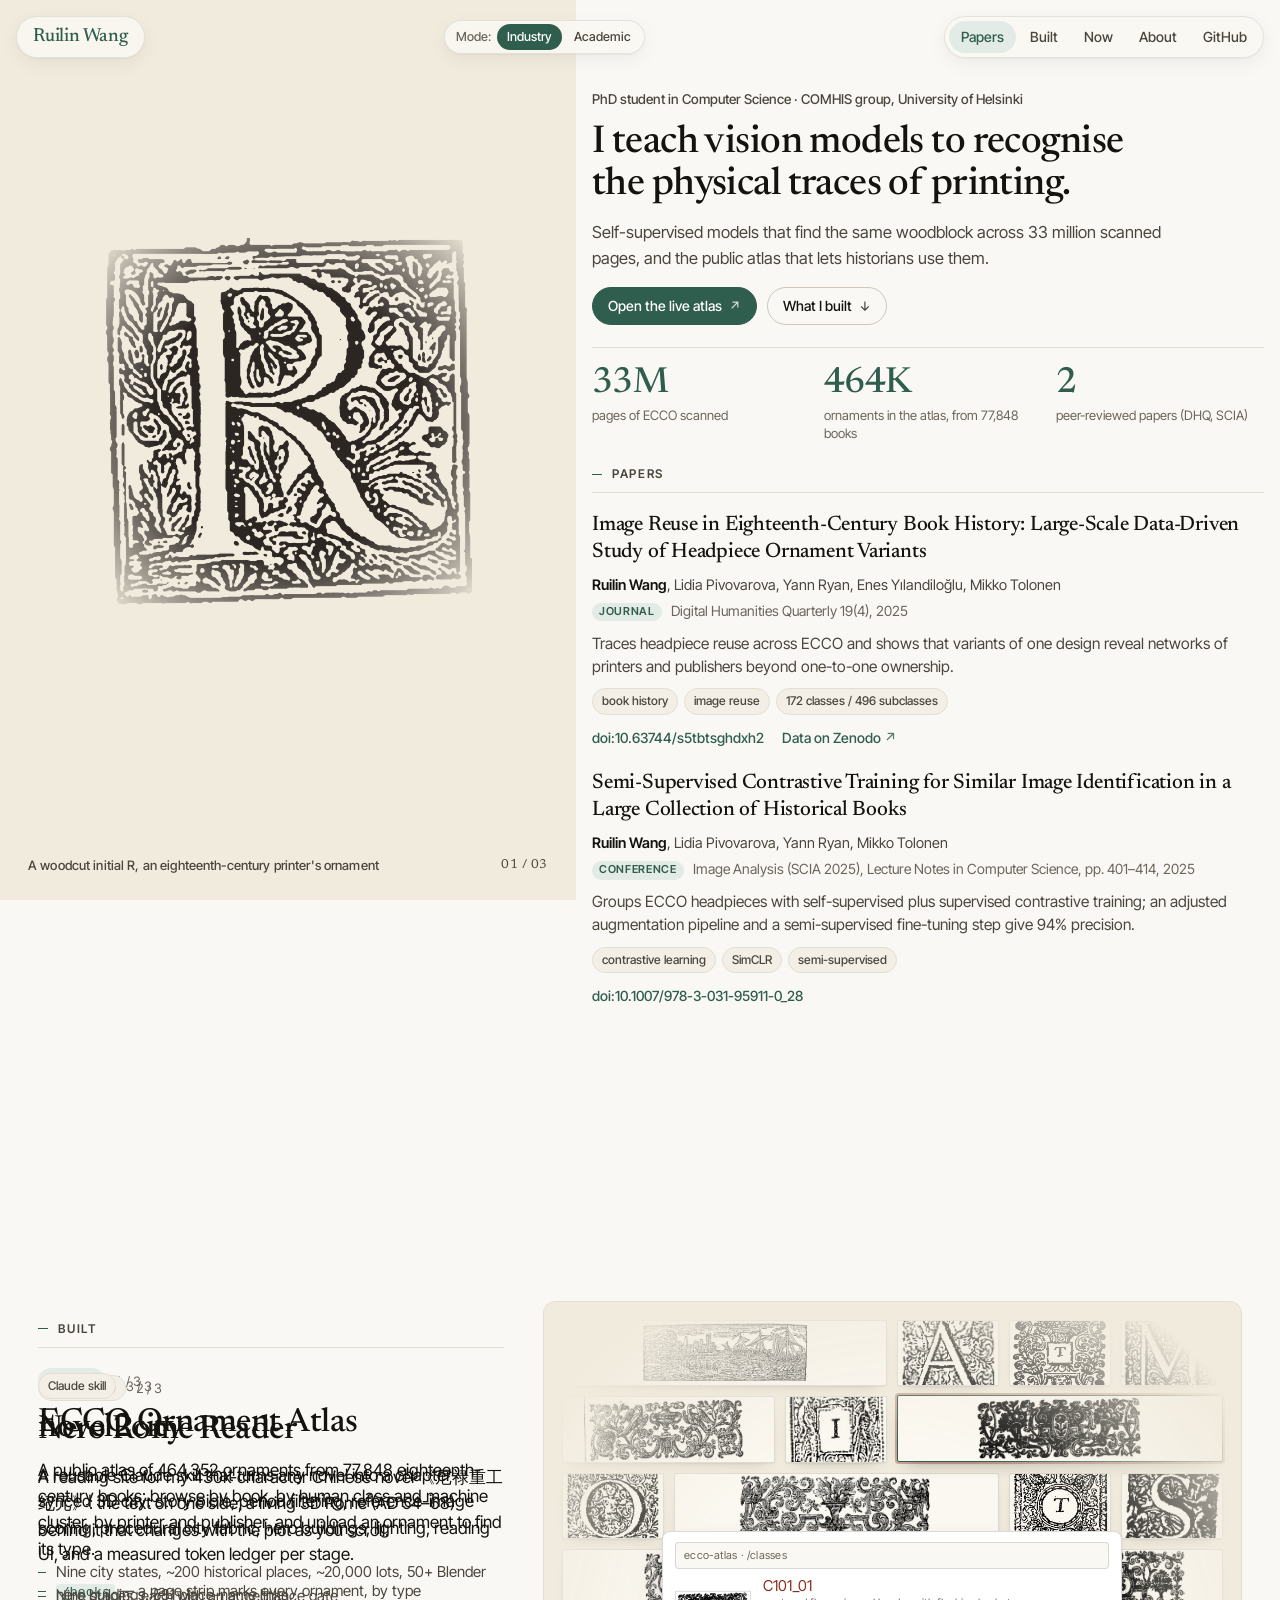
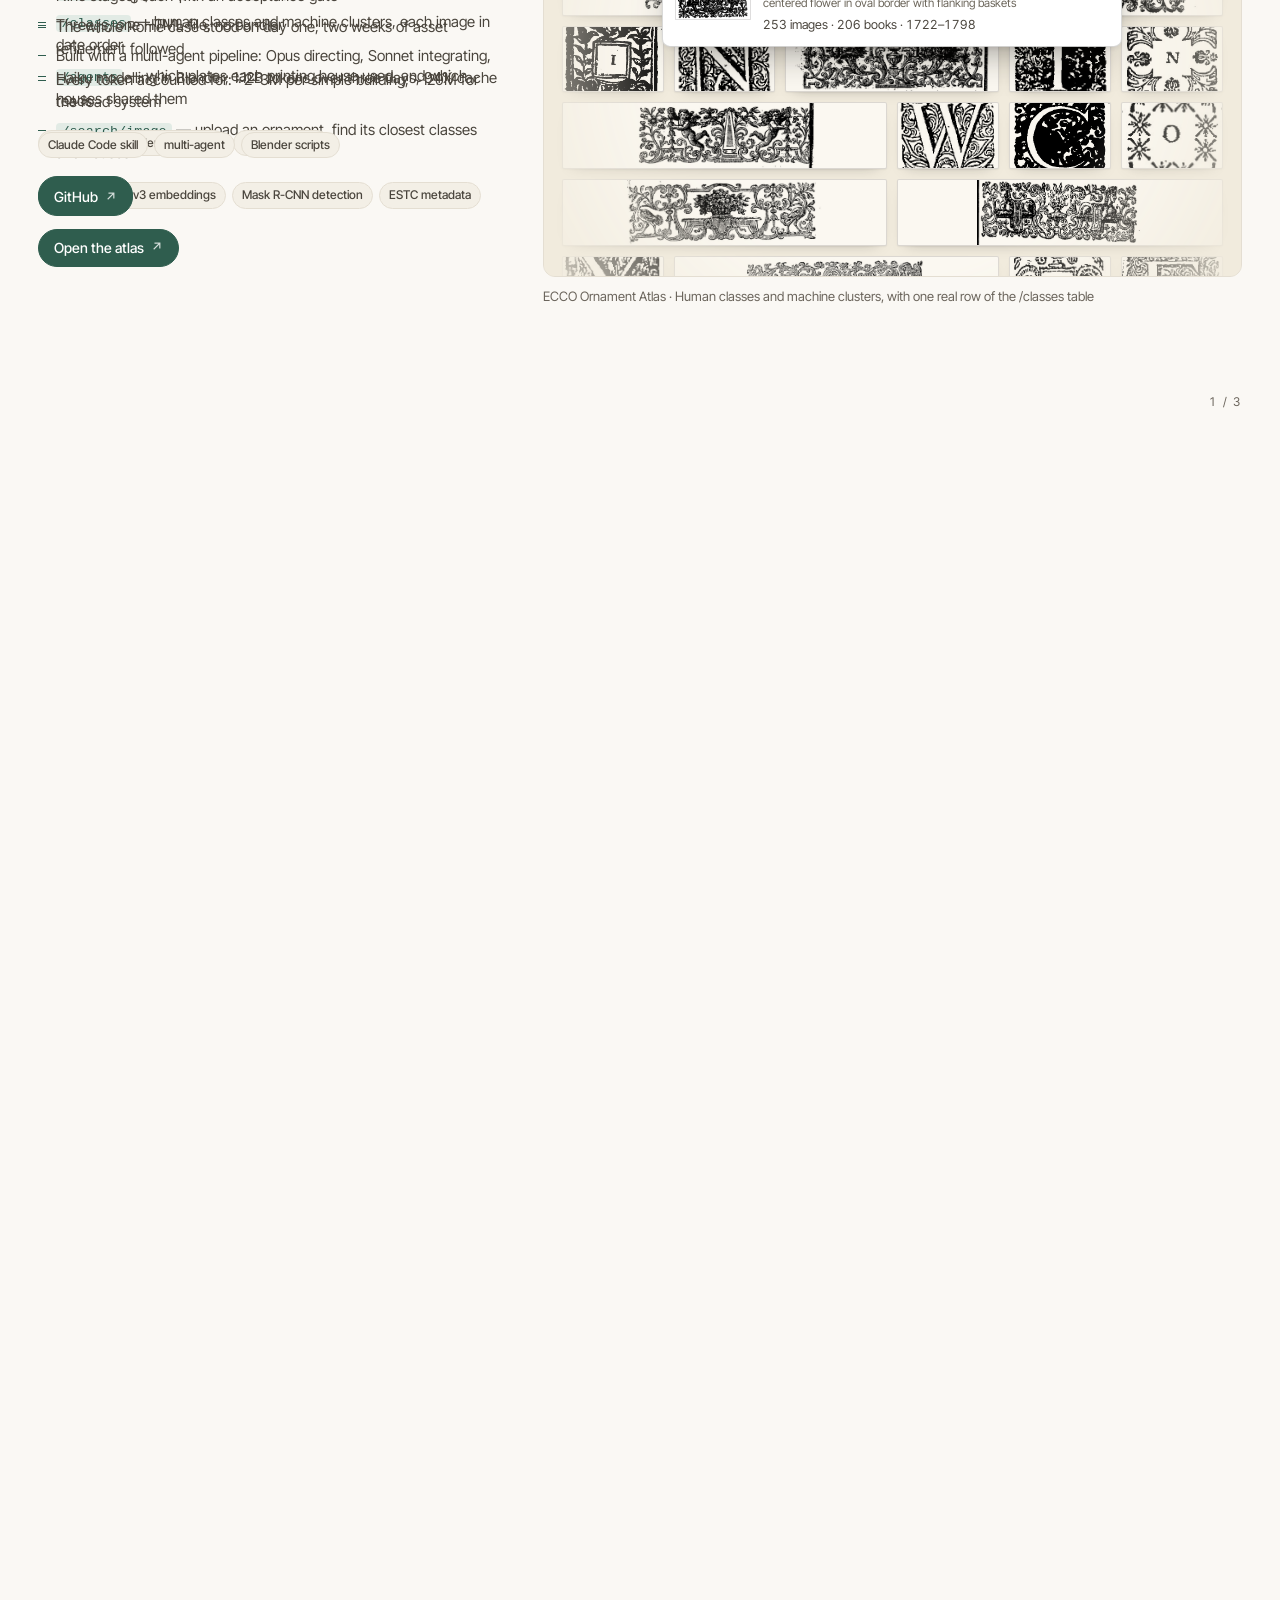
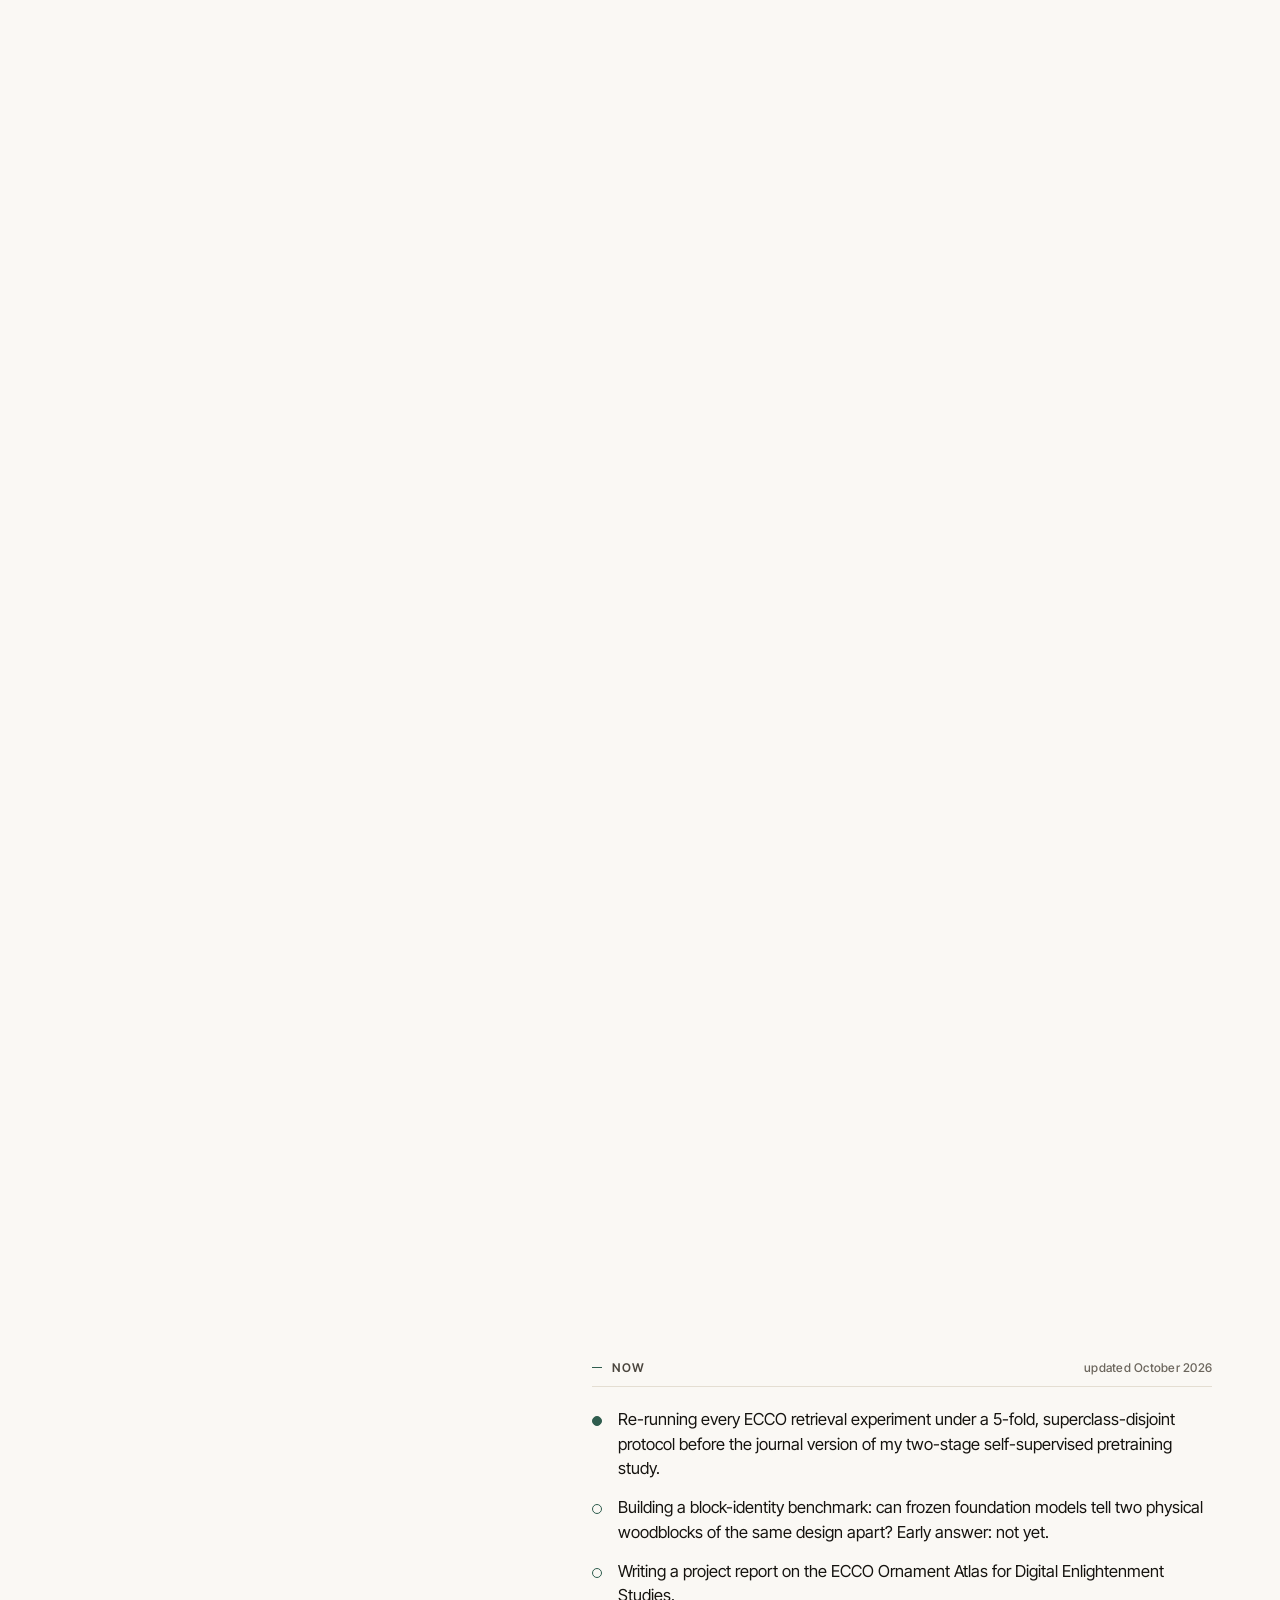
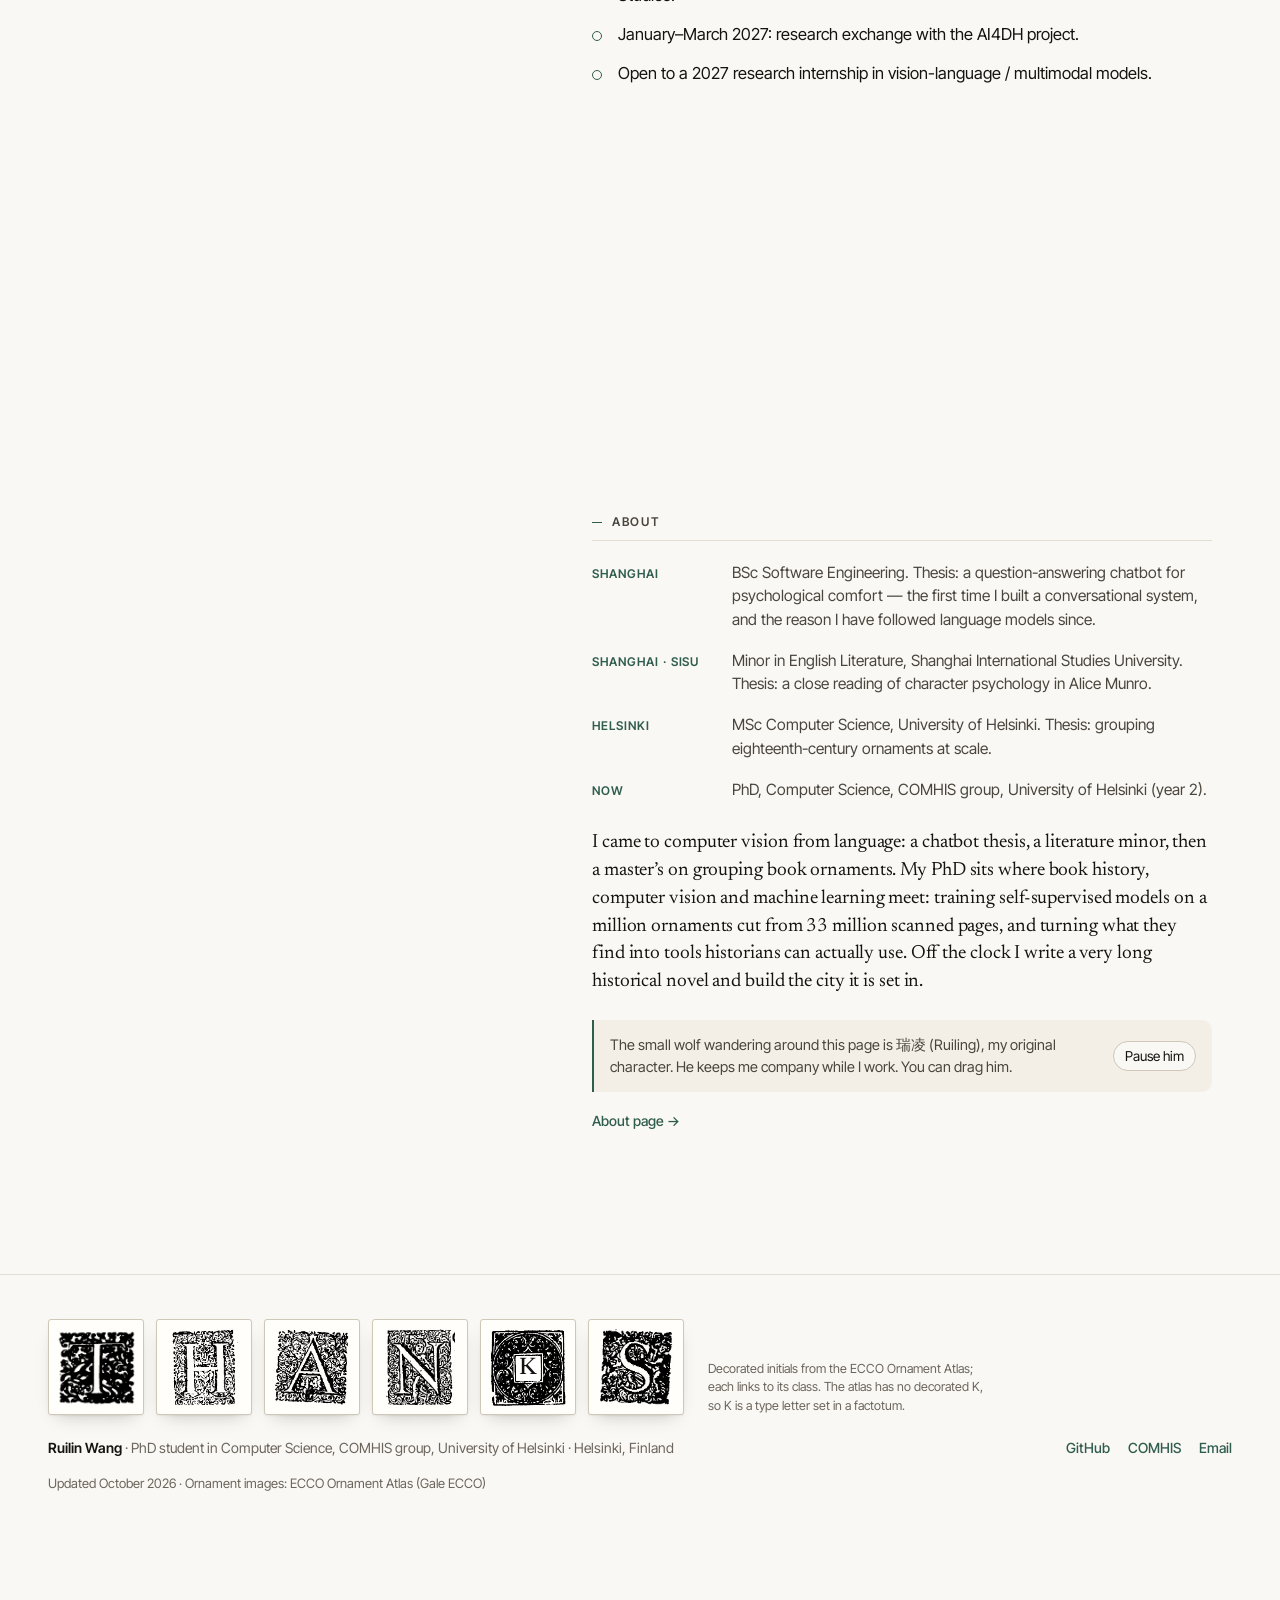
==== commit 8043c650: "Section mask wipes on the image panel, properly lit atlas home screenshot Co-Authored-By: Claude Fab" ====
--- a/index.html
+++ b/index.html
@@ -16,9 +16,9 @@
 <link rel="preconnect" href="https://fonts.googleapis.com">
 <link rel="preconnect" href="https://fonts.gstatic.com" crossorigin>
 <link href="https://fonts.googleapis.com/css2?family=Inter+Tight:wght@400;500;600&family=Newsreader:ital,opsz,wght@0,6..72,400;0,6..72,500;1,6..72,400&display=swap" rel="stylesheet">
-<link rel="stylesheet" href="styles.css?v=5eb9a2fa">
+<link rel="stylesheet" href="styles.css?v=787e5bee">
 <script src="data.js?v=ba5af09f"></script>
-<script src="site.js?v=7a9d3df4"></script>
+<script src="site.js?v=faa14452"></script>
 </head>
 <body class="pj">
 
--- a/styles.css
+++ b/styles.css
@@ -163,7 +163,7 @@
   .pj .eyebrow { margin-bottom: 12px; font-size: 13.5px; }
   .pj .eyebrow__name { display: none; }
   .pj .panel-wrap { display: block; position: absolute; top: 0; bottom: 0; left: 0; width: var(--panel-w); z-index: 2; pointer-events: none; }
-  .pj .panel { position: -webkit-sticky; position: sticky; top: 0; height: 100vh; height: 100dvh; width: 100%; overflow: hidden; background: var(--cream); box-shadow: inset -1px 0 0 rgba(21, 19, 15, .06); transition: transform 1s var(--ease); will-change: transform; }
+  .pj .panel { position: -webkit-sticky; position: sticky; top: 0; height: 100vh; height: 100dvh; width: 100%; overflow: hidden; background: var(--cream); box-shadow: inset -1px 0 0 rgba(21, 19, 15, .06); transition: transform .62s cubic-bezier(.65, 0, .35, 1); will-change: transform; }
   html.split-on .pj .stage.is-right .panel { transform: translateX(122.2222%); box-shadow: inset 1px 0 0 rgba(21, 19, 15, .06); }
   .pj .panel__layers { position: absolute; inset: 0; }
   .pj .layer { position: absolute; inset: 0; margin: 0; opacity: 0; background: var(--cream); --wipe: linear-gradient(to bottom, #000 0%, #000 44%, rgba(0, 0, 0, 0) 56%, rgba(0, 0, 0, 0) 100%); -webkit-mask-image: var(--wipe); mask-image: var(--wipe); -webkit-mask-size: 100% 300%; mask-size: 100% 300%; -webkit-mask-repeat: no-repeat; mask-repeat: no-repeat; -webkit-mask-position: 0 100%; mask-position: 0 100%; }
@@ -173,6 +173,11 @@
   .pj .layer.is-active img, .pj .layer.is-prev img { transform: none; }
   .pj .layer.is-active img { transition: transform 1.6s var(--ease-out); }
   .pj .layer--photo img, .pj .layer--photo.is-active img { transform: none; transition: none; }
+  .pj .panel::after { content: ""; position: absolute; inset: 0; z-index: 5; background: var(--cream); transform: translateX(-101%); pointer-events: none; }
+  .pj .panel.sweep-r::after { animation: panelSweepR .62s cubic-bezier(.65, 0, .35, 1) both; }
+  .pj .panel.sweep-l::after { animation: panelSweepL .62s cubic-bezier(.65, 0, .35, 1) both; }
+  @keyframes panelSweepR { 0% { transform: translateX(-101%); } 45%, 55% { transform: translateX(0); } 100% { transform: translateX(101%); } }
+  @keyframes panelSweepL { 0% { transform: translateX(101%); } 45%, 55% { transform: translateX(0); } 100% { transform: translateX(-101%); } }
   .no-wipe .pj .panel, .no-wipe .pj .layer, .no-wipe .pj .layer img, .no-wipe .pj .panel__index { transition: none !important; }
   .pj .layer--shot { background: #fff; }
   .pj .layer__shot { display: block; width: 100%; height: 100%; object-fit: cover; object-position: left top; }
@@ -215,6 +220,7 @@
 @media (prefers-reduced-motion: reduce) {
   .js .pj .reveal { opacity: 1; transform: none; transition: none; }
   .pj .panel, .pj .panel__index { transition: none; }
+  .pj .panel::after { display: none; animation: none !important; }
   .pj .layer.is-active, .pj .layer.is-prev { transition: none; }
   .pj .layer img, .pj .layer.is-active img { transform: none; transition: none; }
   .pj .btn, .nav__links a, .pj .links a, .pj .paper__title a, .pj .proj__name a { transition: none; }
@@ -681,7 +687,7 @@
   .pj .bs__proj { display: flex; flex-direction: column; }
 }
 @media (min-width: 901px) {
-  .pj .stage .panel { transition: transform 1s var(--ease), opacity .5s var(--ease); }
+  .pj .stage .panel { transition: transform .62s cubic-bezier(.65, 0, .35, 1), opacity .5s var(--ease); }
   .pj .stage.in-built .panel { opacity: 0; }
   .pj .bs { position: relative; z-index: 3; background: var(--bg); }
   /* stacked (reduced motion): text left, images down the right */
@@ -700,7 +706,10 @@
   html.bs-on .pj .bs__fig { position: absolute; left: 0; right: 0; top: 0; opacity: 0; transform: translateY(48px) scale(.985); transition: opacity .6s var(--ease-out), transform .7s var(--ease-out); }
   html.bs-on .pj .bs__fig.is-past { transform: translateY(-48px) scale(.985); }
   html.bs-on .pj .bs__fig.is-on { opacity: 1; transform: none; }
-}
+  .pj .bs__count { position: absolute; right: clamp(24px, 3vw, 48px); bottom: 22px; margin: 0; font-size: 12px; letter-spacing: .14em; color: var(--mute); font-variant-numeric: tabular-nums; }
+}
+.pj .bs__count { display: none; }
+html.bs-on .pj .bs__count { display: block; }
 @media (min-width: 901px) and (max-height: 760px) {
   .pj .bs__media > img, .pj .bs__media--mosaic { height: 60vh; }
   html.bs-on .pj .bs__figs { height: calc(60vh + 34px); }
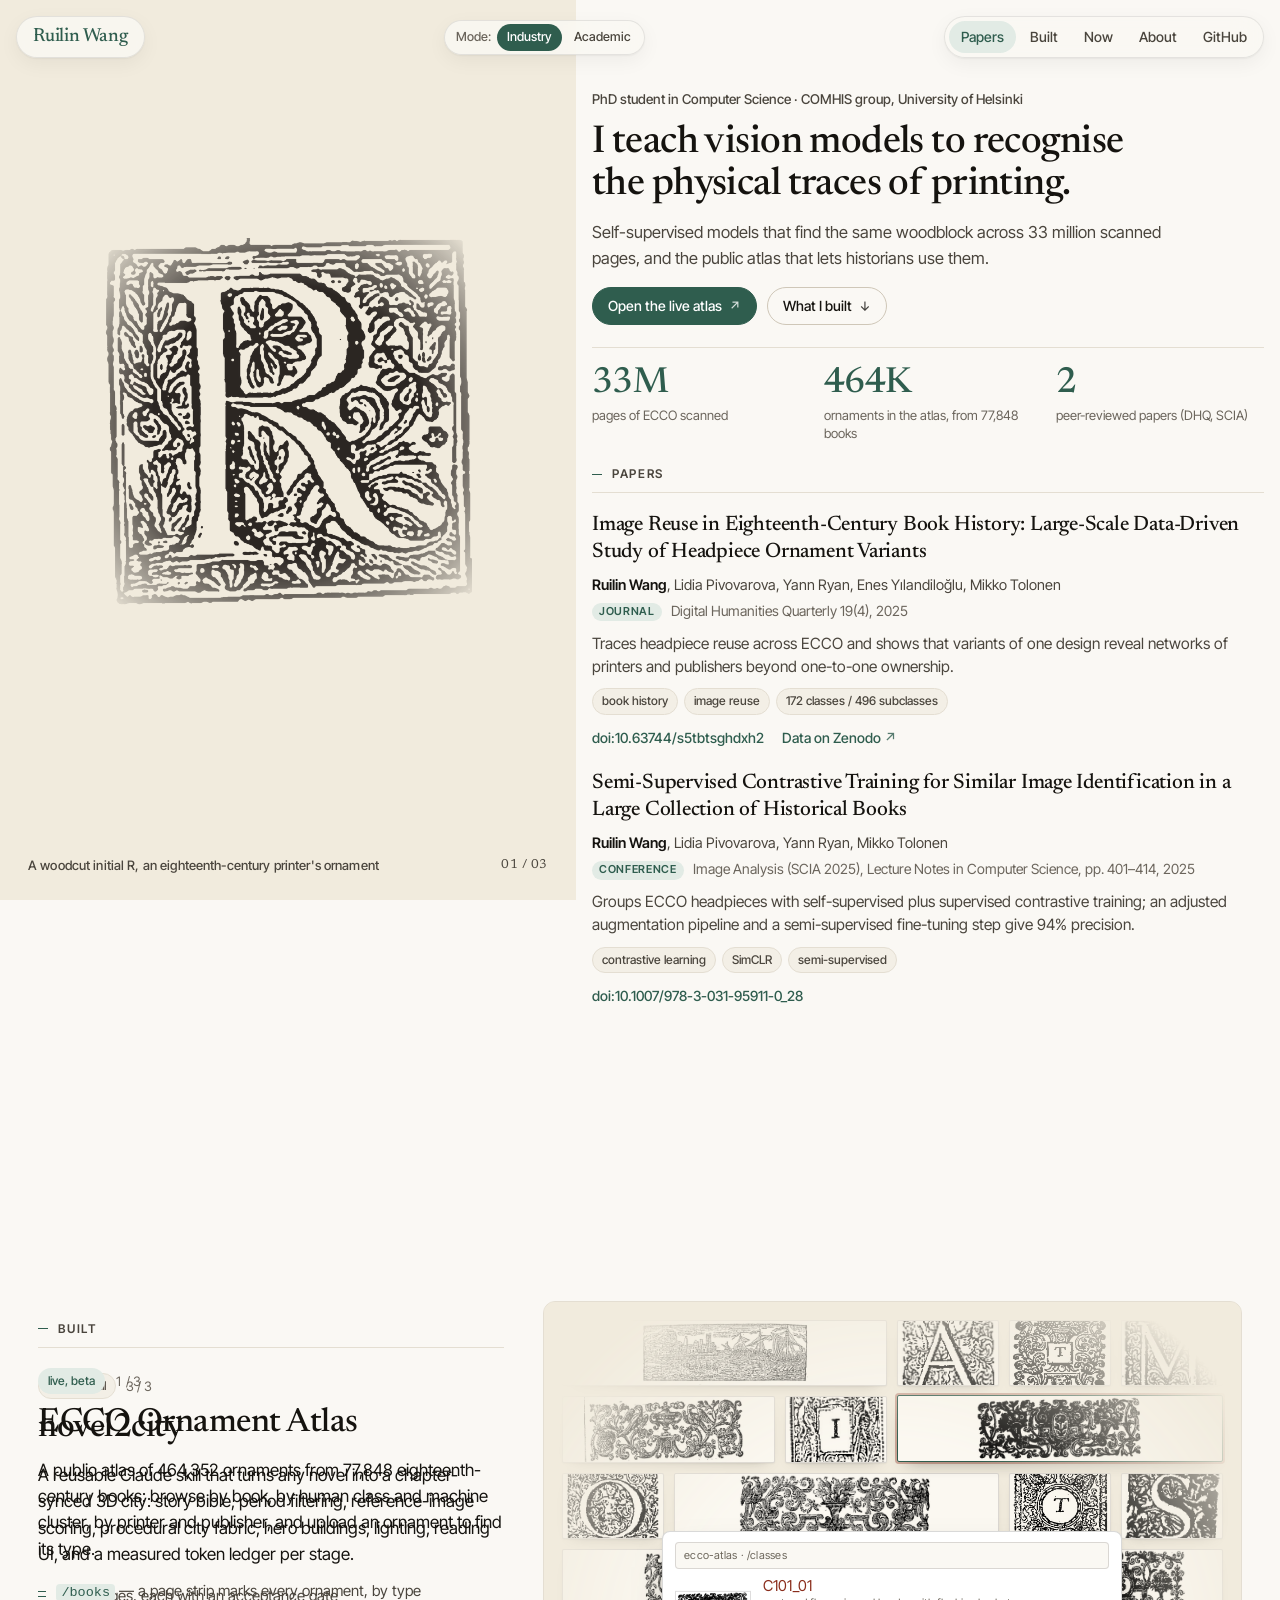
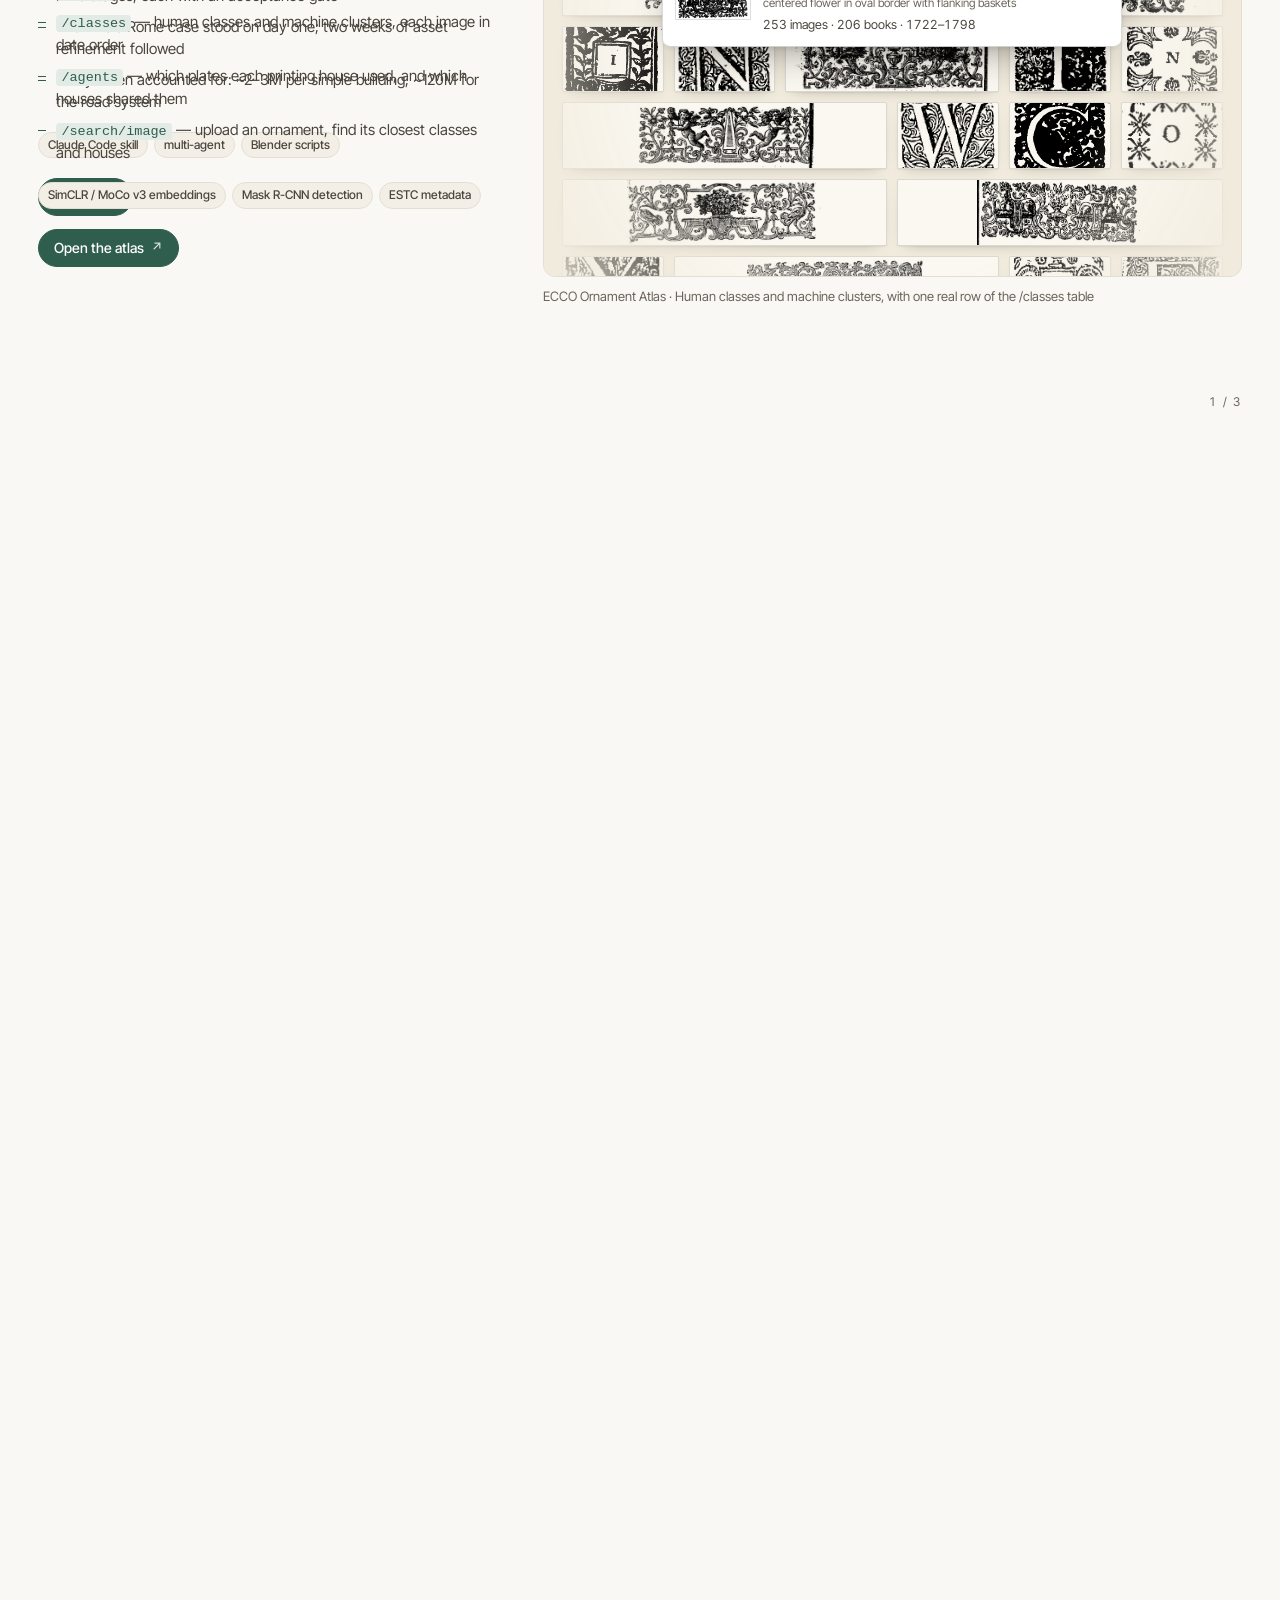
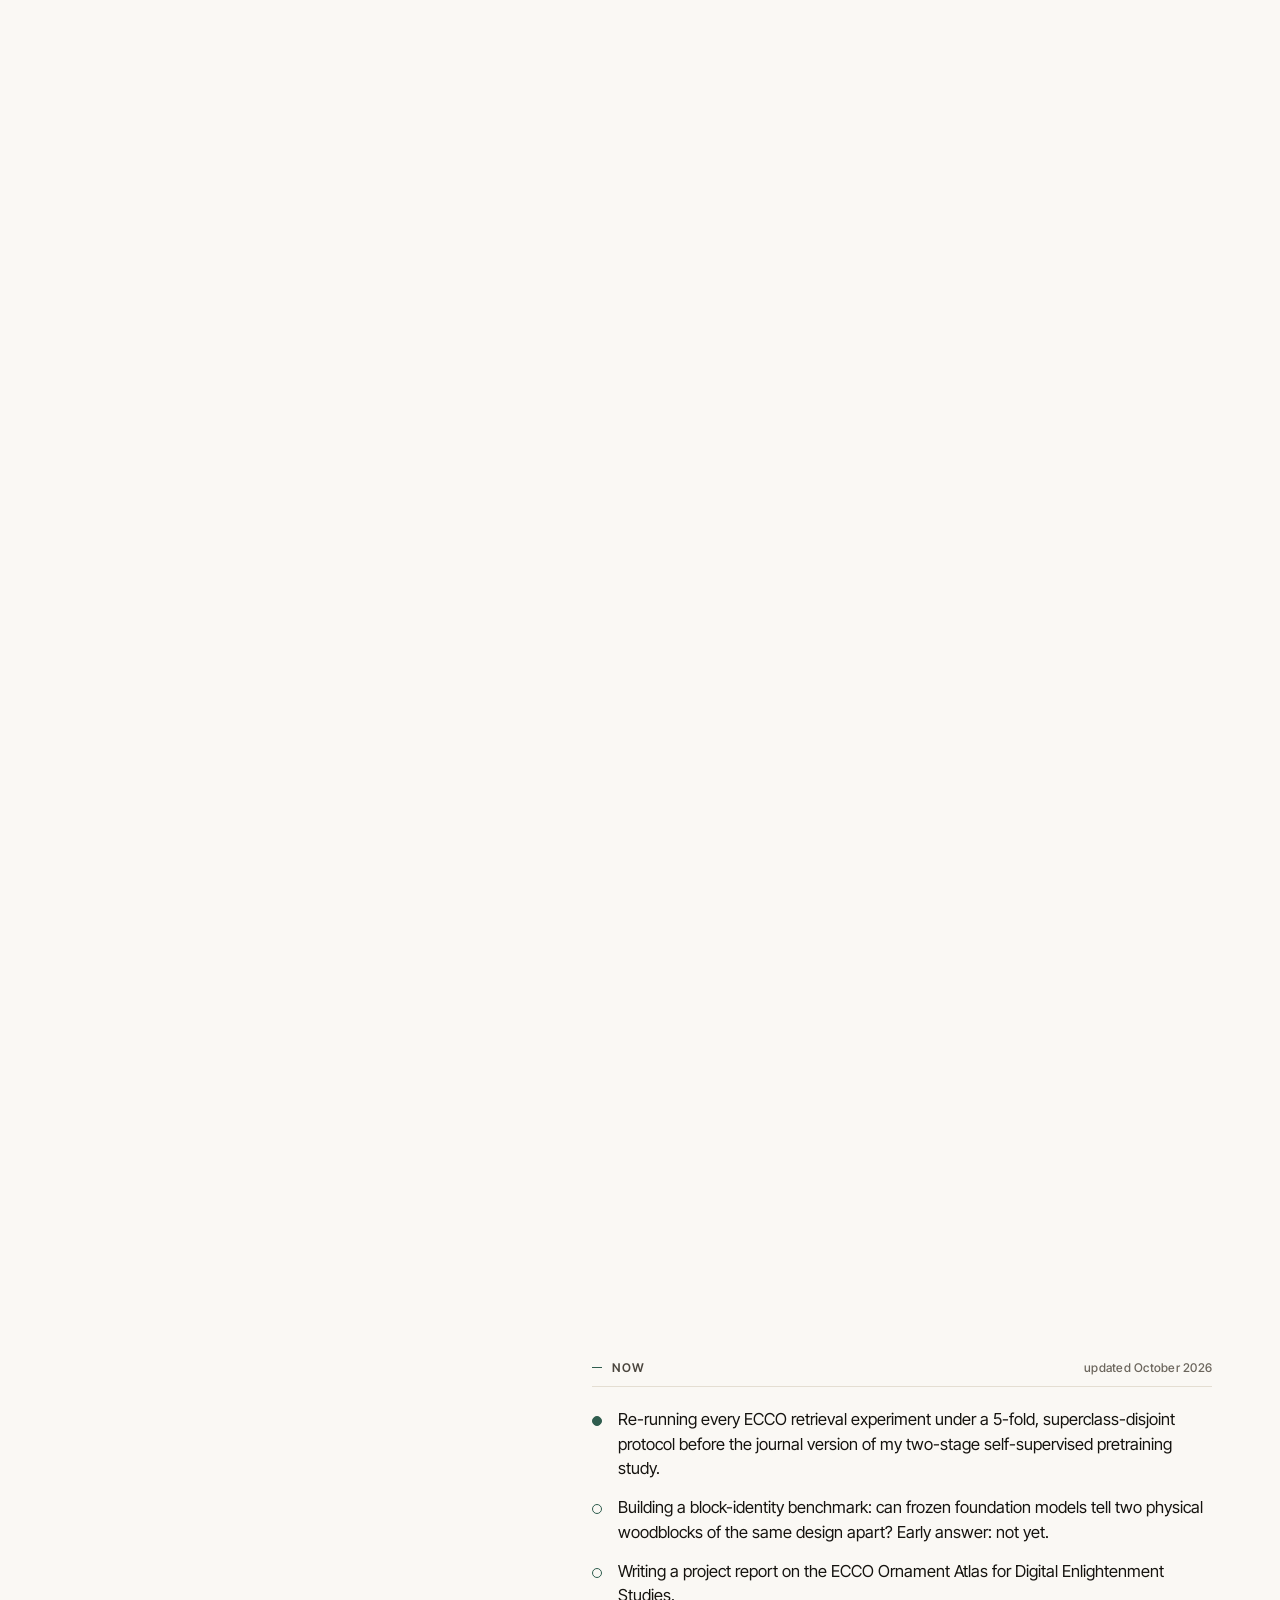
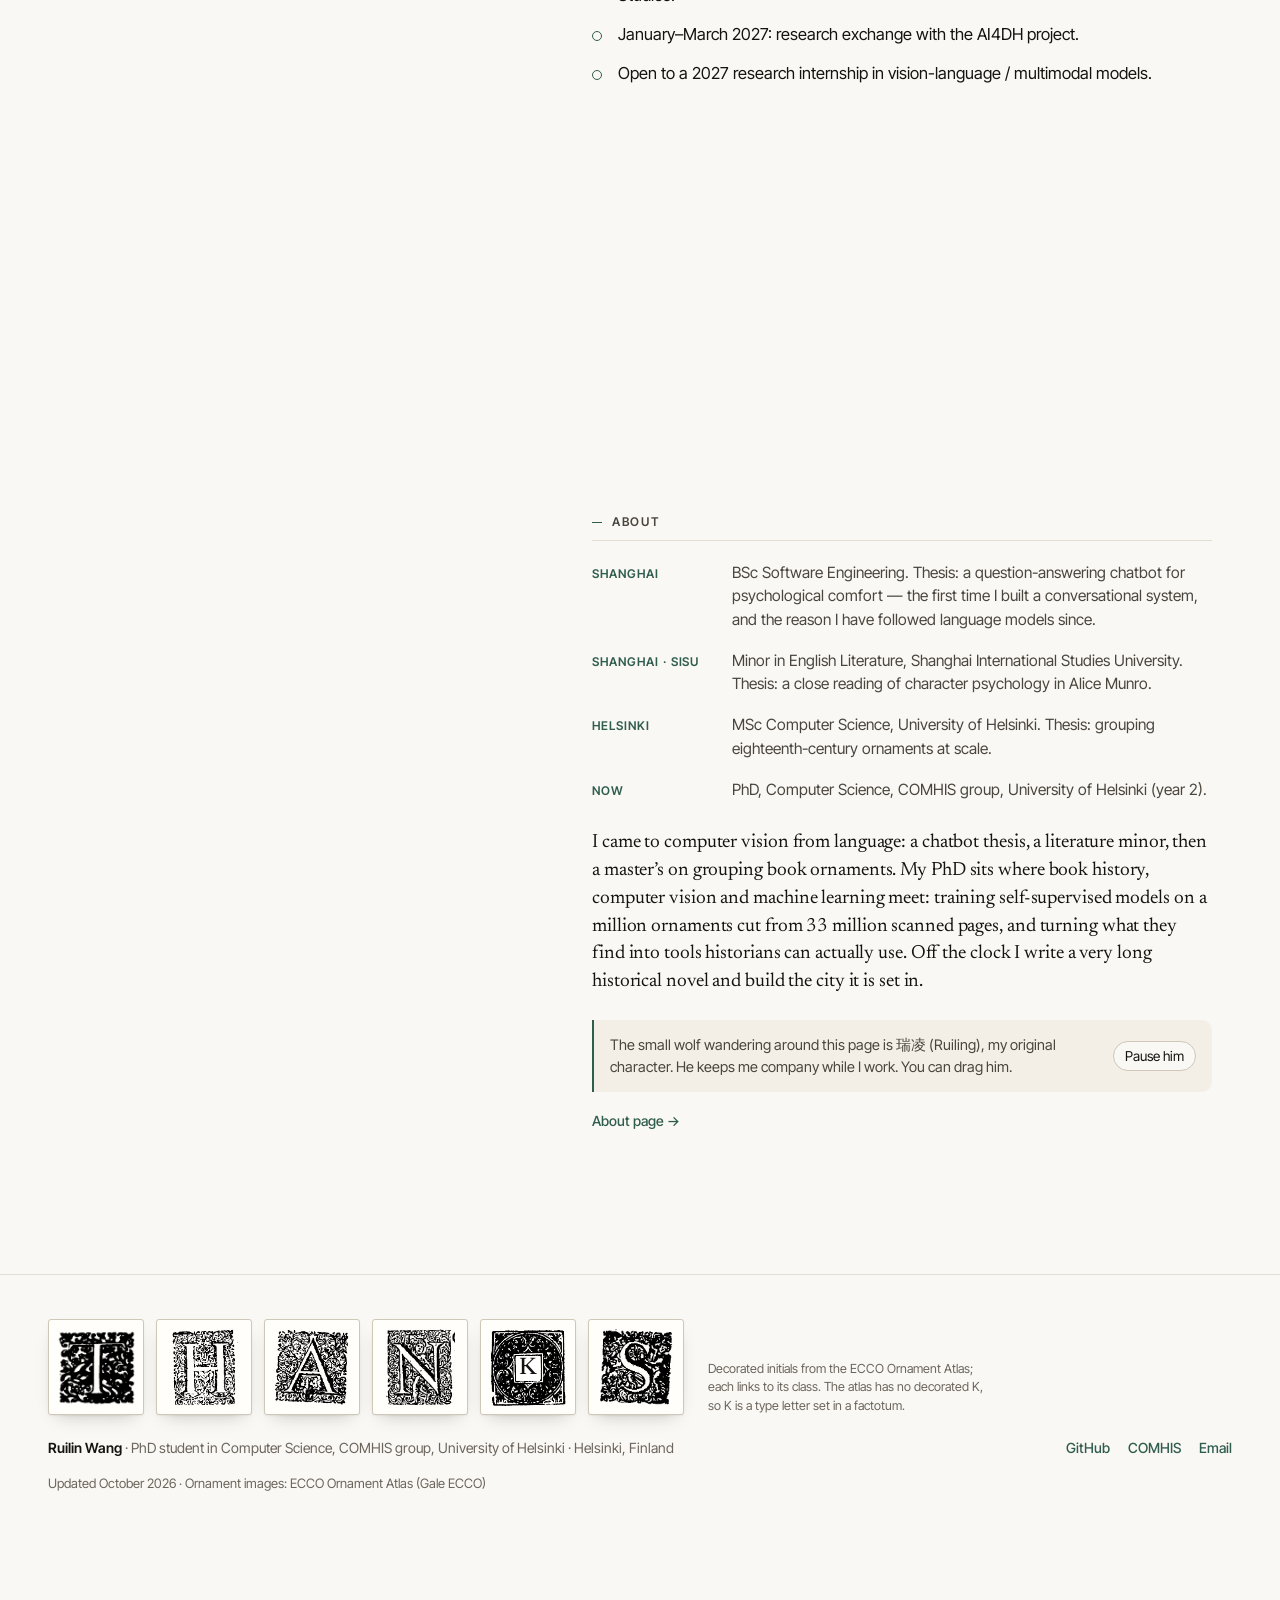
==== commit d3237b03: "Built projects alternate sides with a gradient slide; pet ignores hairline rules as platforms Co-Aut" ====
--- a/index.html
+++ b/index.html
@@ -16,9 +16,9 @@
 <link rel="preconnect" href="https://fonts.googleapis.com">
 <link rel="preconnect" href="https://fonts.gstatic.com" crossorigin>
 <link href="https://fonts.googleapis.com/css2?family=Inter+Tight:wght@400;500;600&family=Newsreader:ital,opsz,wght@0,6..72,400;0,6..72,500;1,6..72,400&display=swap" rel="stylesheet">
-<link rel="stylesheet" href="styles.css?v=787e5bee">
+<link rel="stylesheet" href="styles.css?v=07e850c9">
 <script src="data.js?v=ba5af09f"></script>
-<script src="site.js?v=faa14452"></script>
+<script src="site.js?v=b8eacb52"></script>
 </head>
 <body class="pj">
 
@@ -162,6 +162,6 @@
   </div>
 </footer>
 
-<script src="pet.js?v=ec75039f" defer></script>
+<script src="pet.js?v=8c076a58" defer></script>
 </body>
 </html>
--- a/styles.css
+++ b/styles.css
@@ -706,6 +706,17 @@
   html.bs-on .pj .bs__fig { position: absolute; left: 0; right: 0; top: 0; opacity: 0; transform: translateY(48px) scale(.985); transition: opacity .6s var(--ease-out), transform .7s var(--ease-out); }
   html.bs-on .pj .bs__fig.is-past { transform: translateY(-48px) scale(.985); }
   html.bs-on .pj .bs__fig.is-on { opacity: 1; transform: none; }
+  /* alternate sides: every second project puts the image left, text right; the swap slides the image across through a cream wash */
+  html.bs-on .pj .bs__proj--flip { grid-template-columns: minmax(0, 60fr) minmax(0, 40fr); }
+  html.bs-on .pj .bs__proj--flip .bs__figs { order: -1; }
+  html.bs-on .pj .bs__proj--flip .bs__text { justify-self: start; }
+  html.bs-on .pj .bs__proj { transition: visibility 0s linear .6s; }
+  html.bs-on .pj .bs__proj.is-on { transition-delay: 0s; z-index: 1; }
+  html.bs-on .pj .bs__figs { opacity: 0; transition: opacity .6s var(--ease-out); }
+  html.bs-on .pj .bs__proj.is-on .bs__figs { opacity: 1; animation: bsInR .6s var(--ease-out) both; }
+  html.bs-on .pj .bs__proj--flip.is-on .bs__figs { animation-name: bsInL; }
+  html.bs-on .pj .bs__figs::after { content: ""; position: absolute; inset: -2px; pointer-events: none; background: linear-gradient(90deg, transparent, var(--cream) 50%, transparent); opacity: 0; z-index: 2; }
+  html.bs-on .pj .bs__proj.is-on .bs__figs::after { animation: bsWash .6s var(--ease-out) both; }
   .pj .bs__count { position: absolute; right: clamp(24px, 3vw, 48px); bottom: 22px; margin: 0; font-size: 12px; letter-spacing: .14em; color: var(--mute); font-variant-numeric: tabular-nums; }
 }
 .pj .bs__count { display: none; }
@@ -715,6 +726,11 @@
   html.bs-on .pj .bs__figs { height: calc(60vh + 34px); }
   html.bs-on .pj .proj__bullets li { font-size: 14px; }
 }
+
+@keyframes bsInR { from { transform: translateX(-38%); opacity: 0; } to { transform: none; opacity: 1; } }
+@keyframes bsInL { from { transform: translateX(38%); opacity: 0; } to { transform: none; opacity: 1; } }
+@keyframes bsWash { 0% { opacity: .9; } 100% { opacity: 0; } }
+@media (prefers-reduced-motion: reduce) { .pj .bs__figs, .pj .bs__figs::after { animation: none !important; } }
 
 /* ---------- Now panel: the atlas home page in a browser window ---------- */
 .pj .layer--browser { padding: 0 0 64px; }
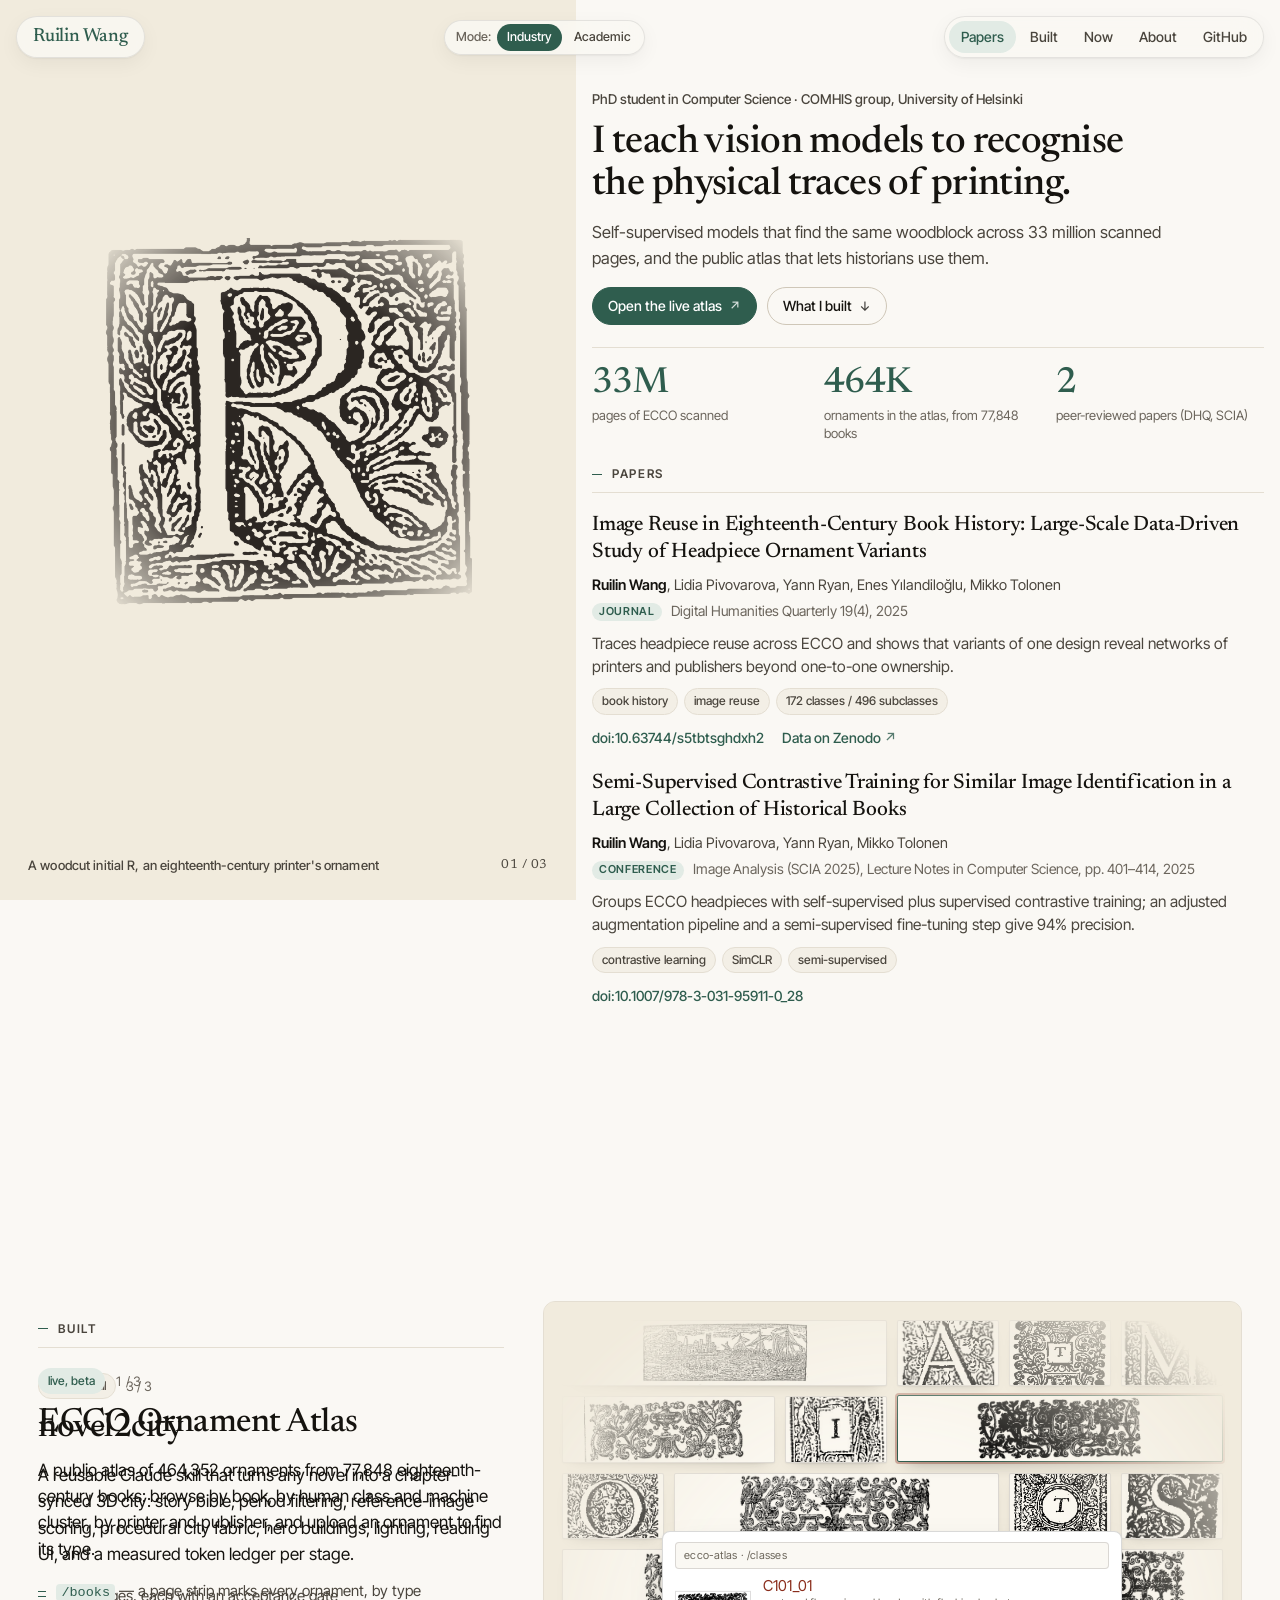
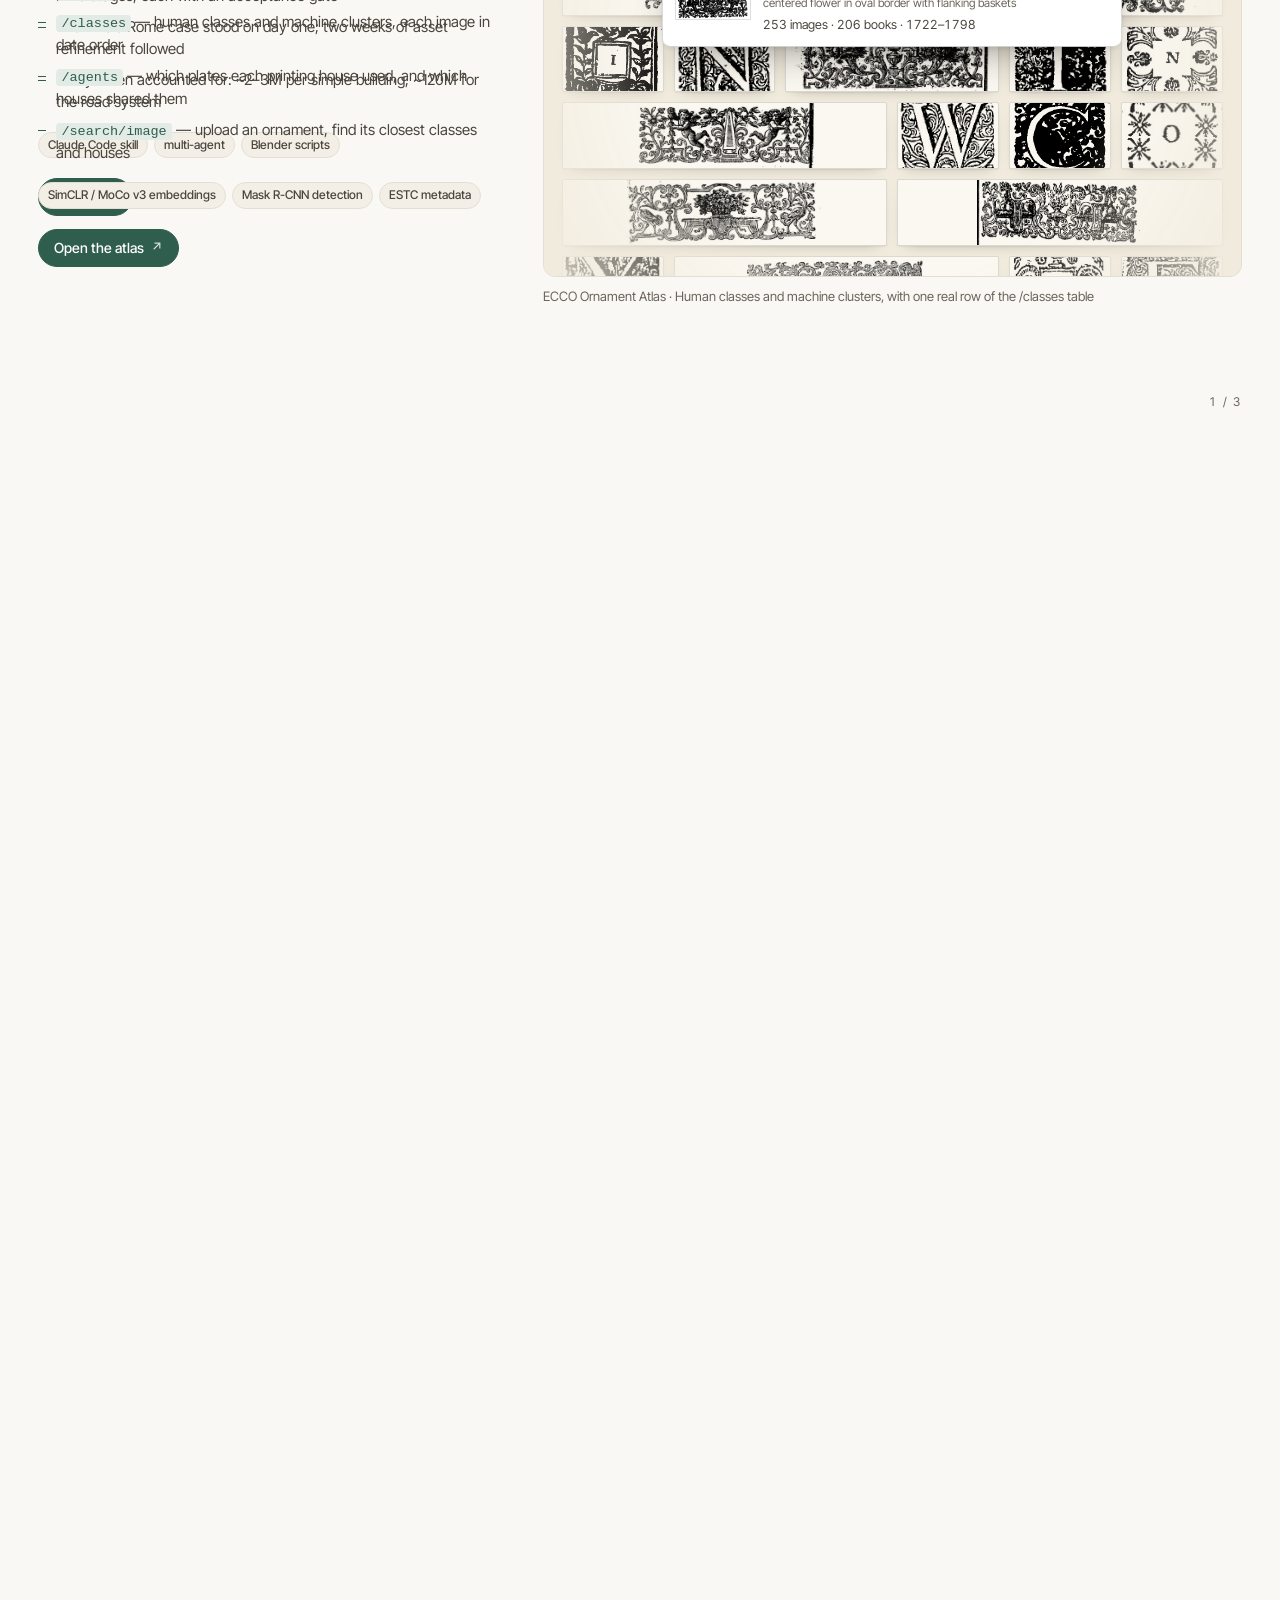
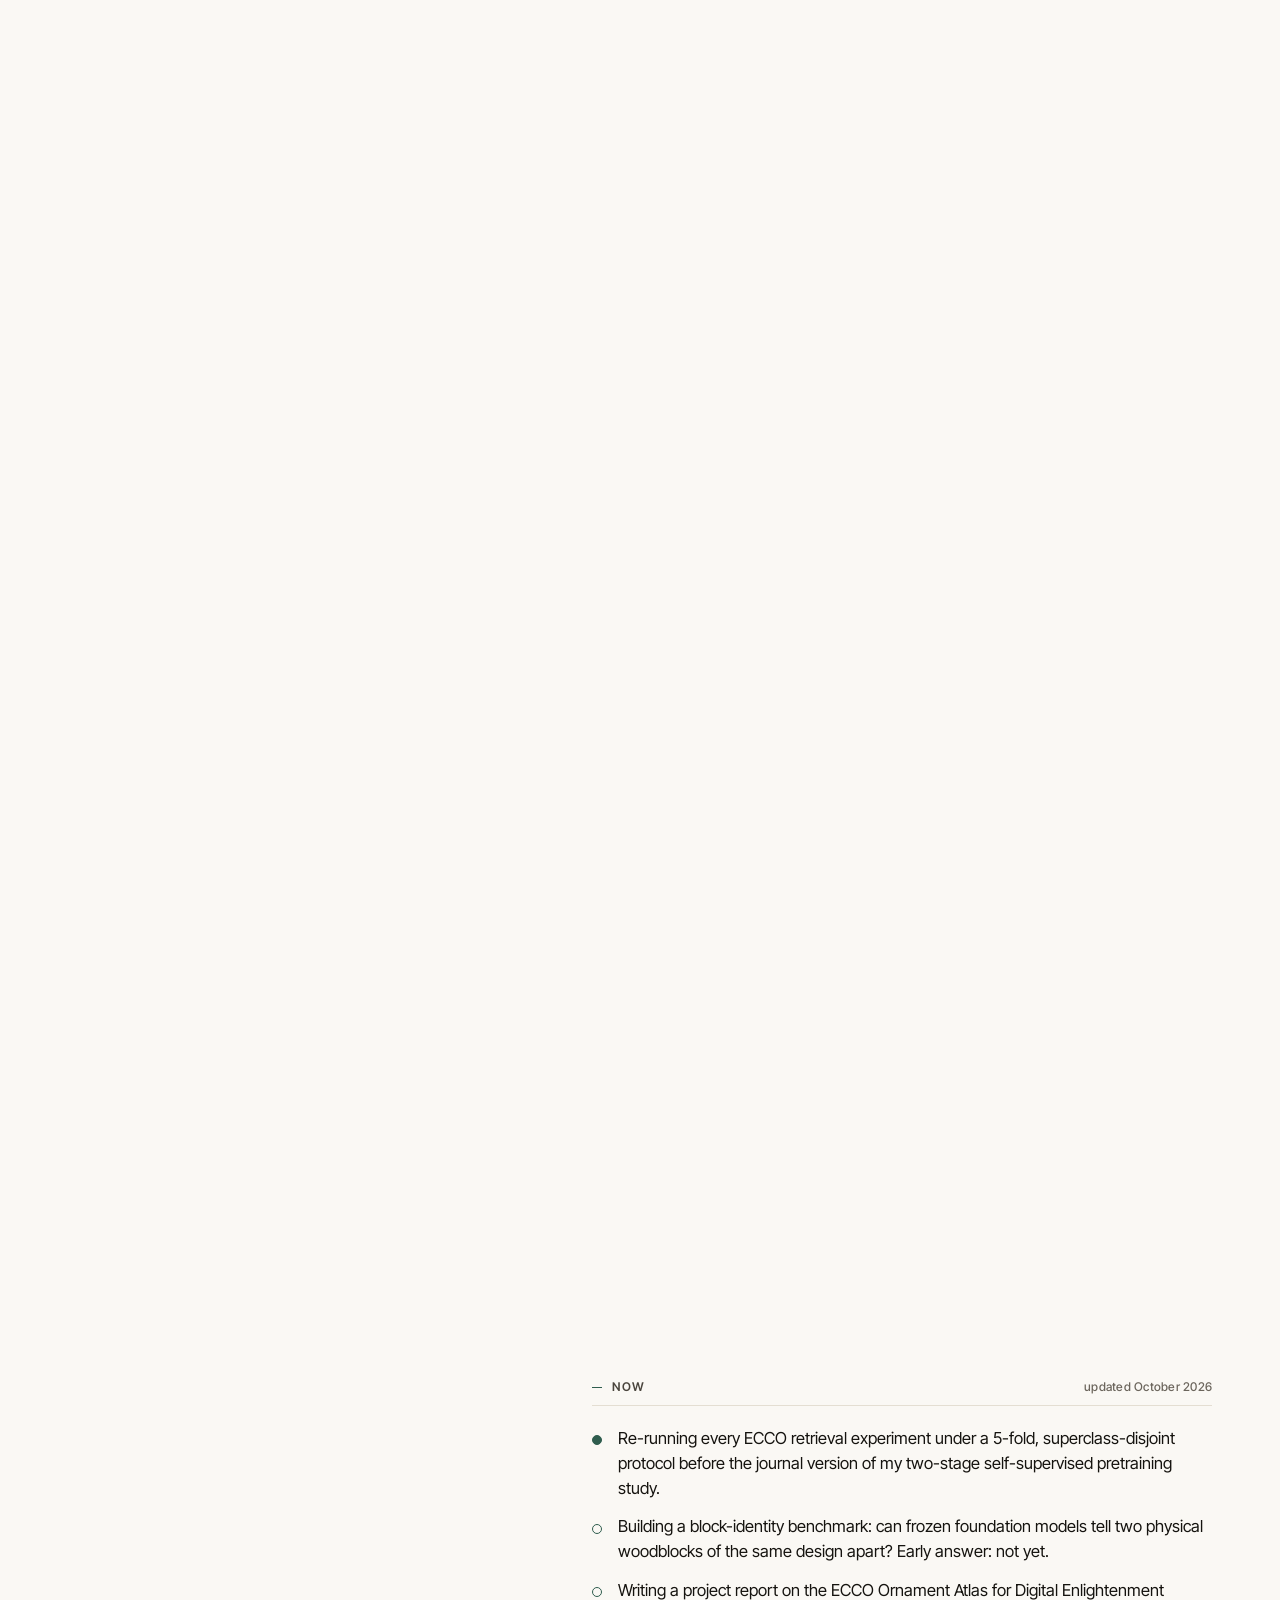
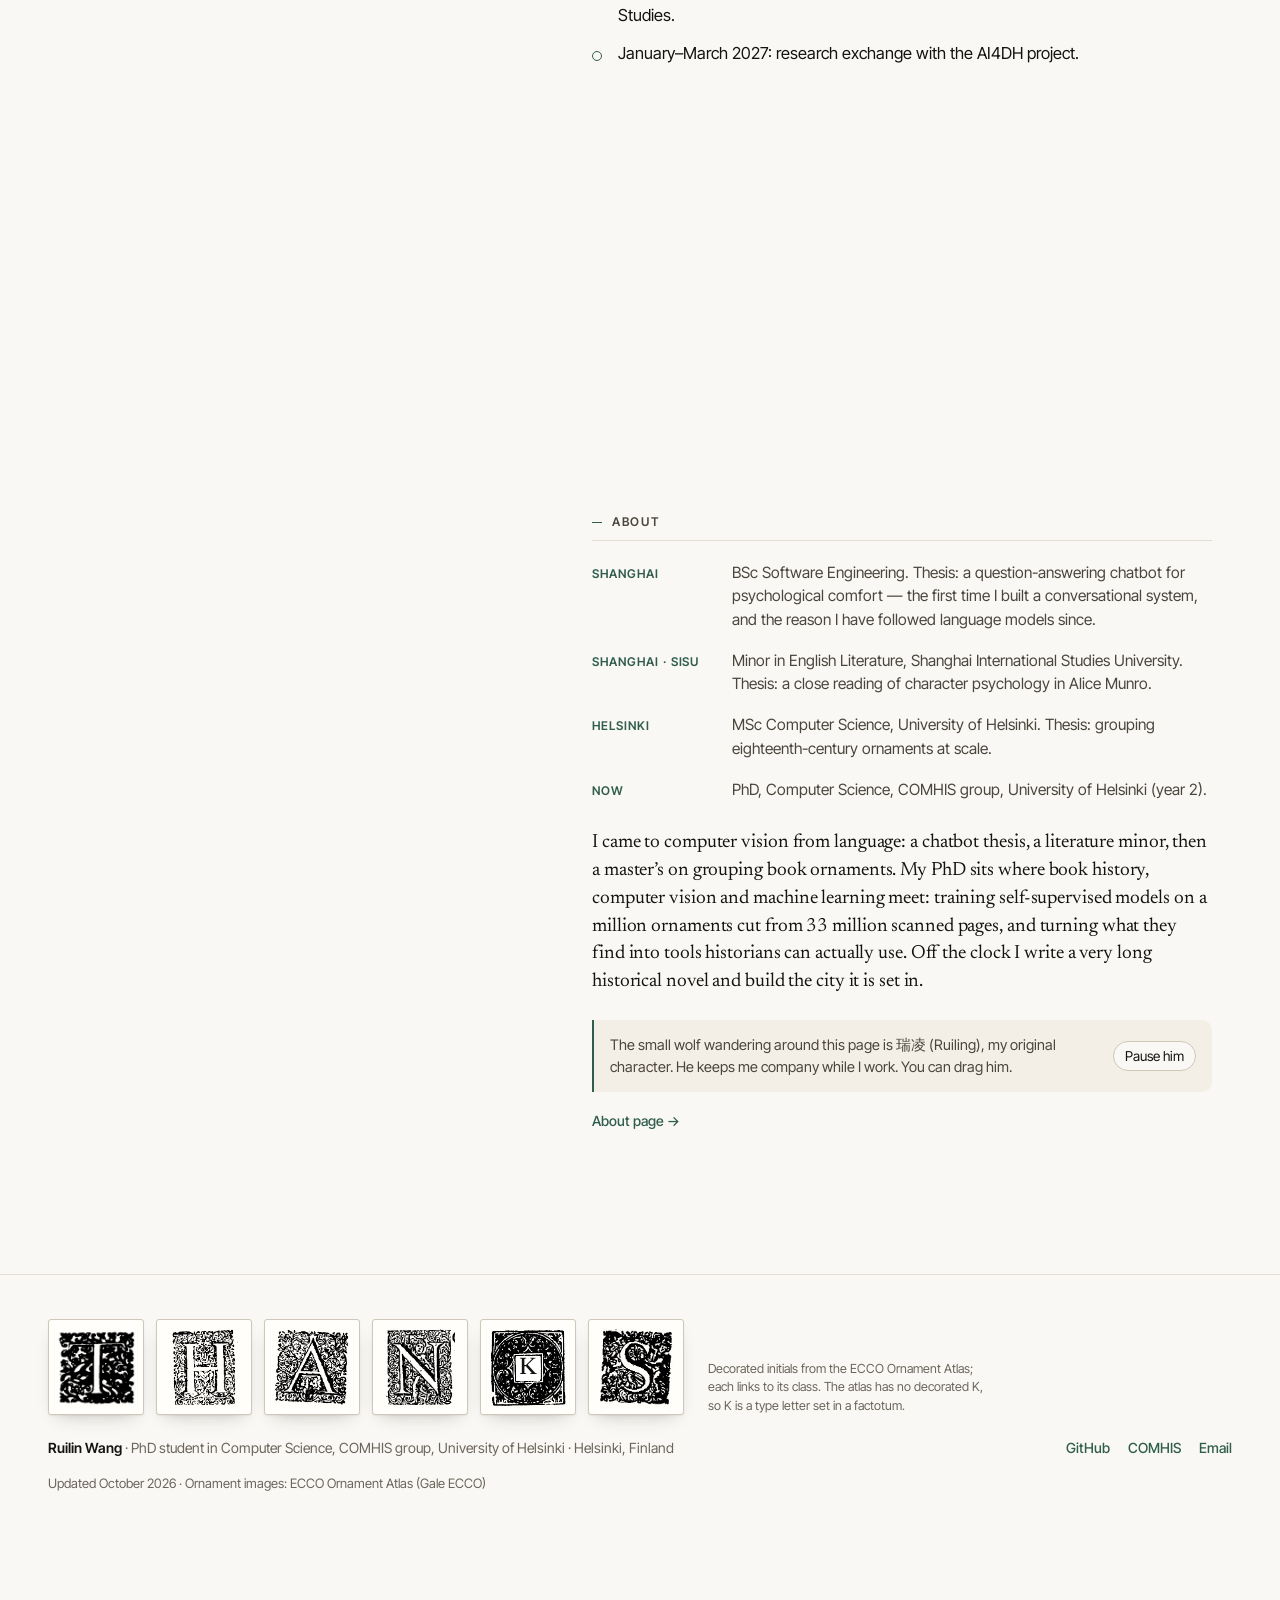
==== commit ea4673ec: "Remove the internship line from Now Co-Authored-By: Claude Fable 5.1 <noreply@anthropic.com>" ====
--- a/index.html
+++ b/index.html
@@ -17,7 +17,7 @@
 <link rel="preconnect" href="https://fonts.gstatic.com" crossorigin>
 <link href="https://fonts.googleapis.com/css2?family=Inter+Tight:wght@400;500;600&family=Newsreader:ital,opsz,wght@0,6..72,400;0,6..72,500;1,6..72,400&display=swap" rel="stylesheet">
 <link rel="stylesheet" href="styles.css?v=07e850c9">
-<script src="data.js?v=ba5af09f"></script>
+<script src="data.js?v=31667af7"></script>
 <script src="site.js?v=b8eacb52"></script>
 </head>
 <body class="pj">
@@ -123,7 +123,7 @@
       <div class="sec__inner">
         <div class="sec__label reveal"><h2 class="sec__h">Now</h2> <span class="sec__meta" data-render="now-updated" data-prefix="updated "></span></div>
         <ul class="now" data-render="now-job"></ul>
-        <!--ns:now--><noscript><ul class="ns-list"><li>Re-running every ECCO retrieval experiment under a 5-fold, superclass-disjoint protocol before the journal version of my two-stage self-supervised pretraining study.</li><li>Building a block-identity benchmark: can frozen foundation models tell two physical woodblocks of the same design apart? Early answer: not yet.</li><li>Writing a project report on the ECCO Ornament Atlas for Digital Enlightenment Studies.</li><li>January–March 2027: research exchange with the AI4DH project.</li><li>Open to a 2027 research internship in vision-language / multimodal models.</li></ul></noscript><!--/ns-->
+        <!--ns:now--><noscript><ul class="ns-list"><li>Re-running every ECCO retrieval experiment under a 5-fold, superclass-disjoint protocol before the journal version of my two-stage self-supervised pretraining study.</li><li>Building a block-identity benchmark: can frozen foundation models tell two physical woodblocks of the same design apart? Early answer: not yet.</li><li>Writing a project report on the ECCO Ornament Atlas for Digital Enlightenment Studies.</li><li>January–March 2027: research exchange with the AI4DH project.</li></ul></noscript><!--/ns-->
       </div>
     </section>
 
